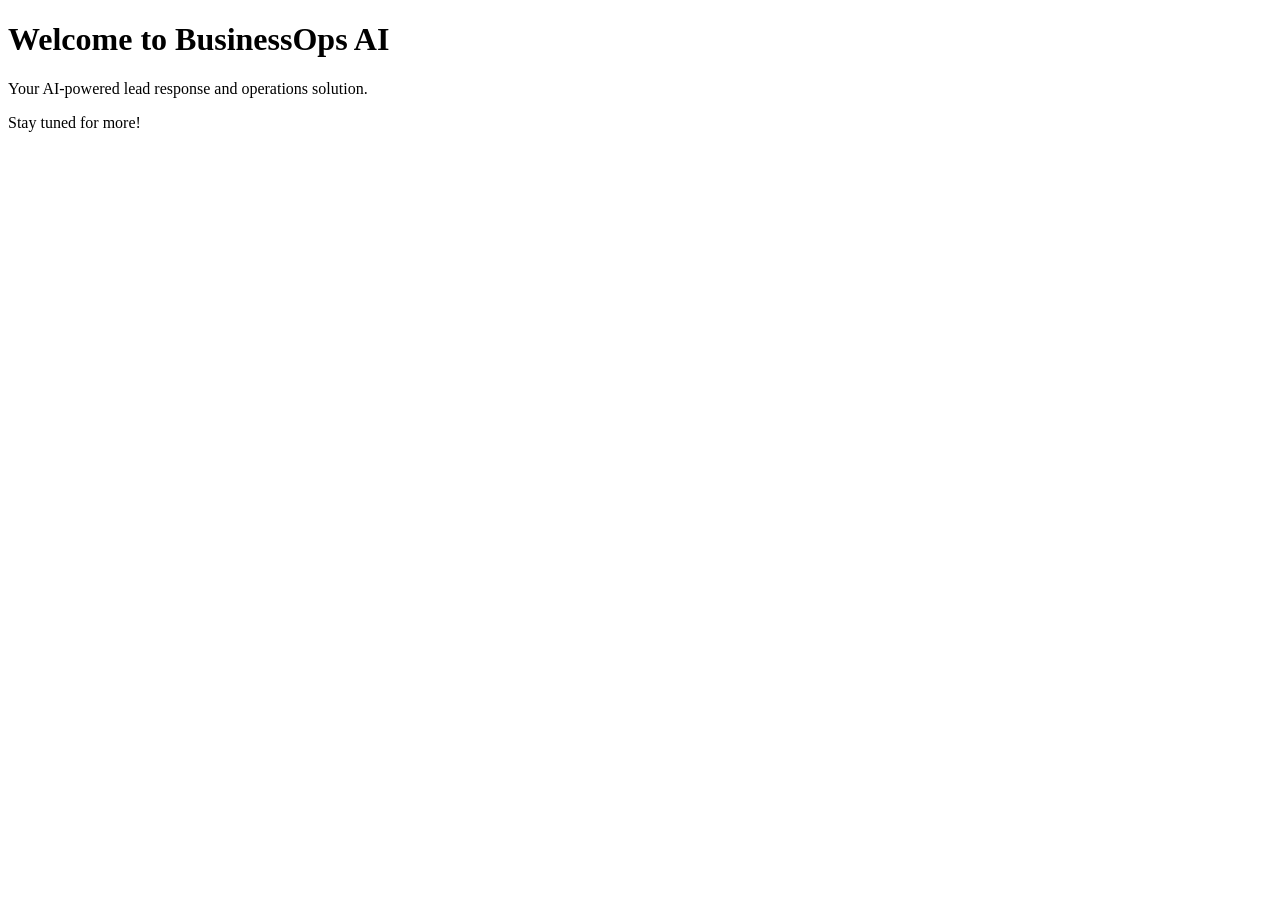
==== index.html @ fd1a95fb "Create index.html" ====
<!DOCTYPE html>
<html lang="en">
<head>
    <meta charset="UTF-8">
    <meta name="viewport" content="width=device-width, initial-scale=1.0">
    <title>BusinessOps AI</title>
</head>
<body>
    <h1>Welcome to BusinessOps AI</h1>
    <p>Your AI-powered lead response and operations solution.</p>
    <p>Stay tuned for more!</p>
</body>
</html>
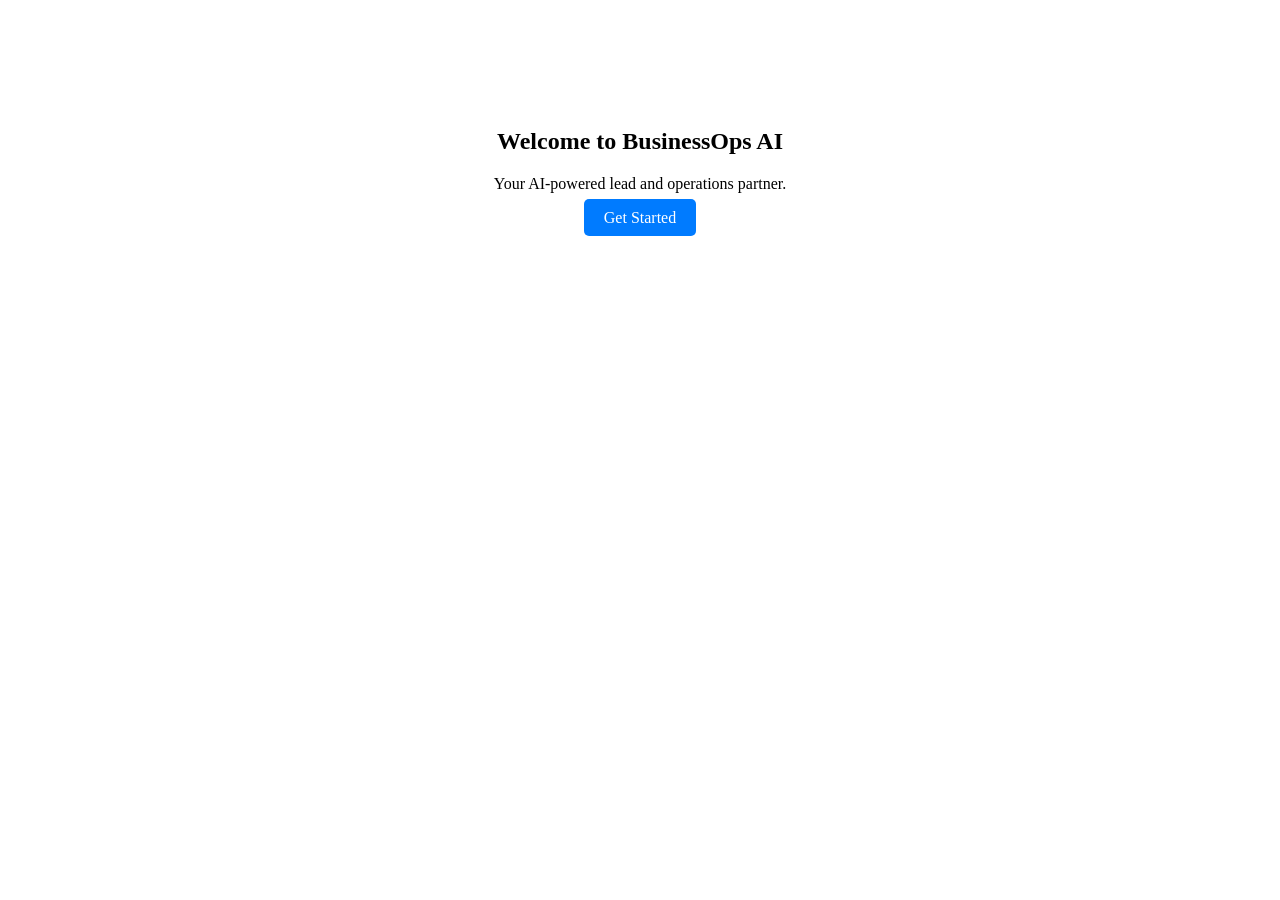
==== commit 65a1eb00: "Update index.html" ====
--- a/index.html
+++ b/index.html
@@ -6,8 +6,10 @@
     <title>BusinessOps AI</title>
 </head>
 <body>
-    <h1>Welcome to BusinessOps AI</h1>
-    <p>Your AI-powered lead response and operations solution.</p>
-    <p>Stay tuned for more!</p>
+<section style="text-align: center; padding: 100px 20px;">
+  <h1>Welcome to BusinessOps AI</h1>
+  <p>Your AI-powered lead and operations partner.</p>
+  <a href="#" style="padding: 10px 20px; background-color: #007BFF; color: #fff; text-decoration: none; border-radius: 5px;">Get Started</a>
+</section>    
 </body>
 </html>
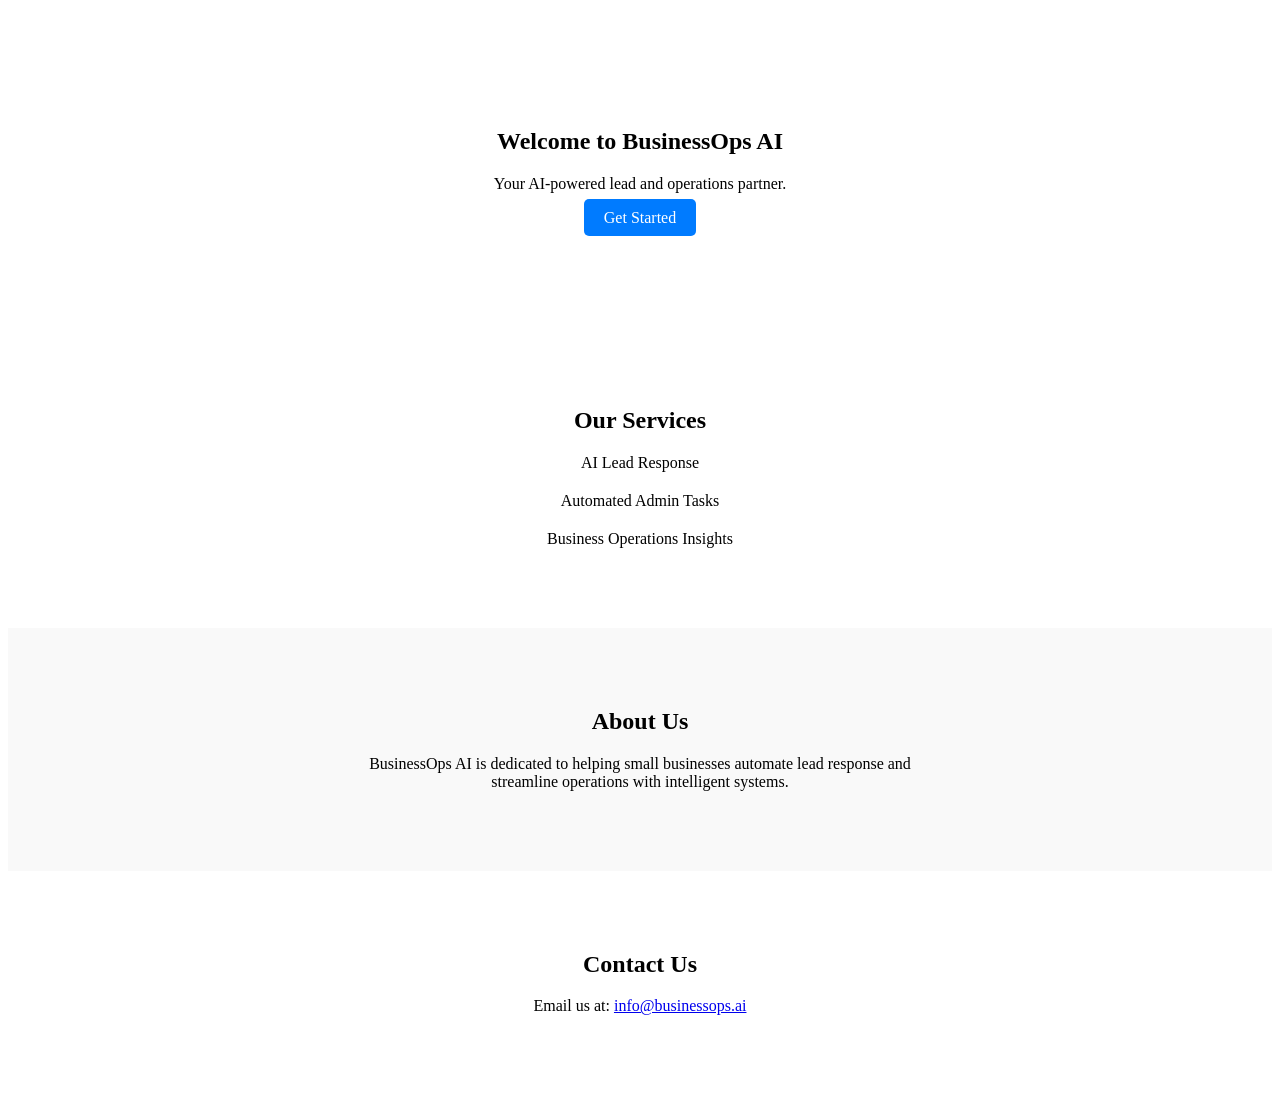
==== commit 9fcf5f99: "Update index.html" ====
--- a/index.html
+++ b/index.html
@@ -10,6 +10,24 @@
   <h1>Welcome to BusinessOps AI</h1>
   <p>Your AI-powered lead and operations partner.</p>
   <a href="#" style="padding: 10px 20px; background-color: #007BFF; color: #fff; text-decoration: none; border-radius: 5px;">Get Started</a>
-</section>    
+</section> 
+<section style="padding: 60px 20px;">
+  <h2 style="text-align: center;">Our Services</h2>
+  <ul style="list-style: none; padding: 0; text-align: center;">
+    <li style="margin: 20px 0;">AI Lead Response</li>
+    <li style="margin: 20px 0;">Automated Admin Tasks</li>
+    <li style="margin: 20px 0;">Business Operations Insights</li>
+  </ul>
+</section>
+<section style="padding: 60px 20px; background-color: #f9f9f9;">
+  <h2 style="text-align: center;">About Us</h2>
+  <p style="max-width: 600px; margin: 20px auto; text-align: center;">
+    BusinessOps AI is dedicated to helping small businesses automate lead response and streamline operations with intelligent systems.
+  </p>
+</section>
+<section style="padding: 60px 20px; text-align: center;">
+  <h2>Contact Us</h2>
+  <p>Email us at: <a href="mailto:info@businessops.ai">info@businessops.ai</a></p>
+</section>
 </body>
 </html>
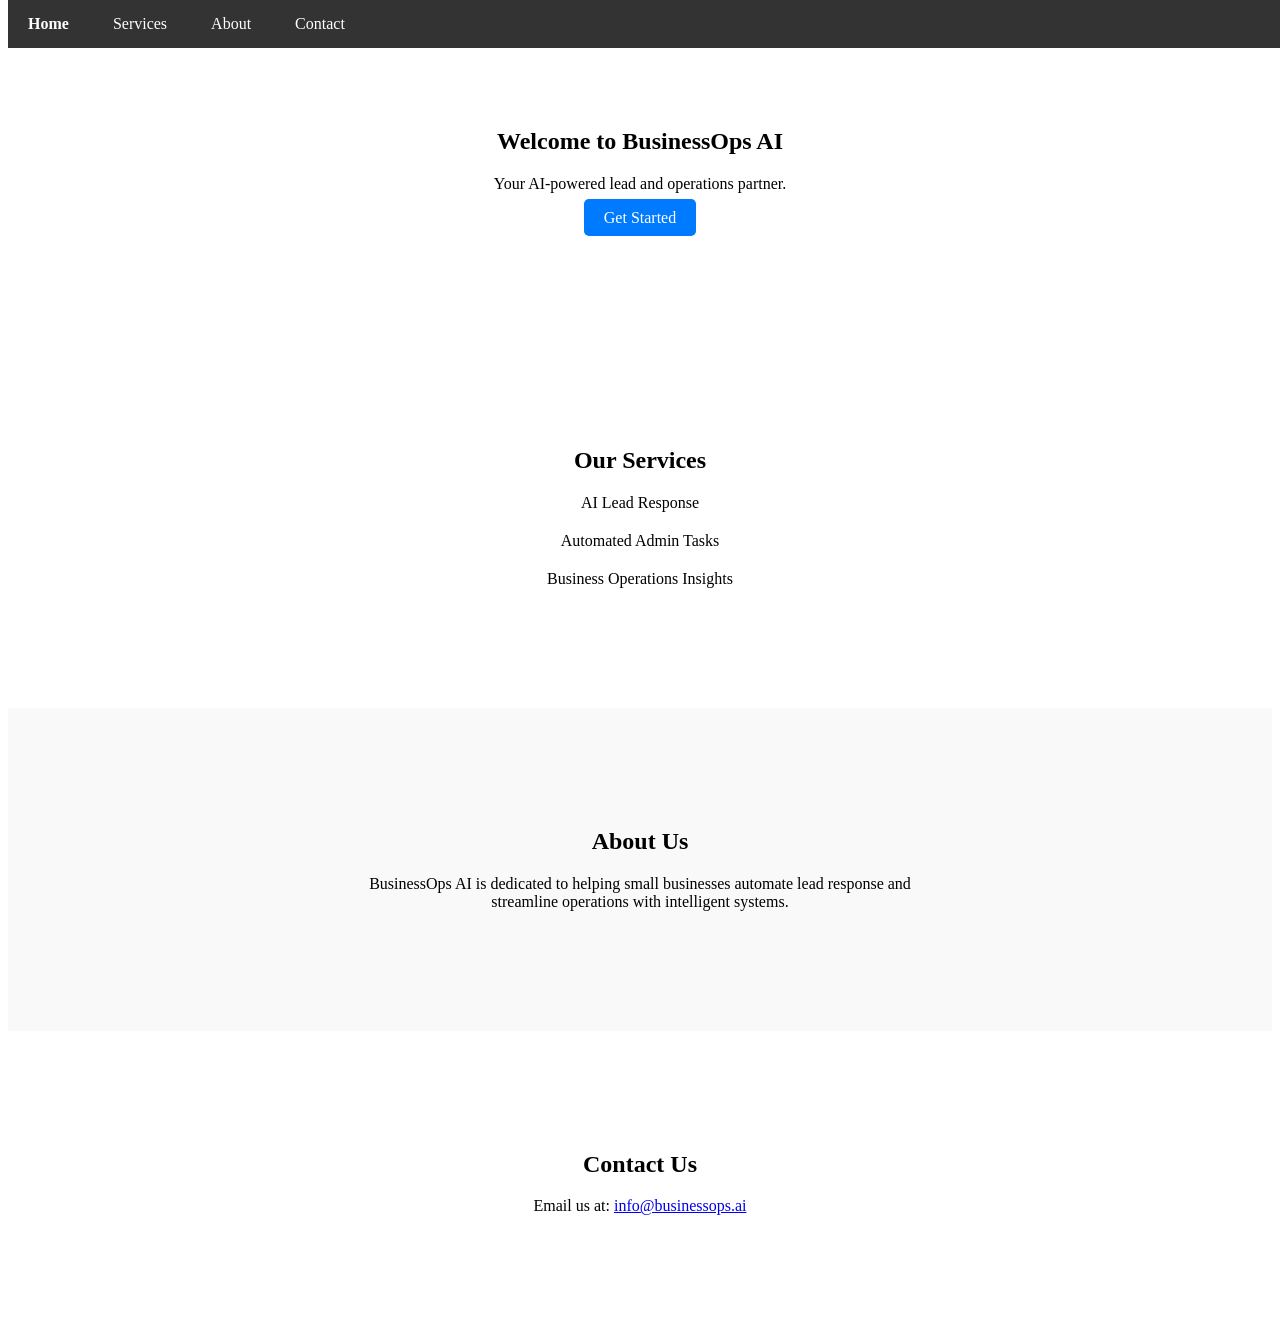
==== commit 4e56cbfb: "Update index.html" ====
--- a/index.html
+++ b/index.html
@@ -6,12 +6,18 @@
     <title>BusinessOps AI</title>
 </head>
 <body>
+<nav style="position: fixed; top: 0; width: 100%; background: #333; padding: 15px 0; z-index: 1000;">
+  <a href="#" style="color: white; margin: 0 20px; text-decoration: none; font-weight: bold;">Home</a>
+  <a href="#services" style="color: white; margin: 0 20px; text-decoration: none;">Services</a>
+  <a href="#about" style="color: white; margin: 0 20px; text-decoration: none;">About</a>
+  <a href="#contact" style="color: white; margin: 0 20px; text-decoration: none;">Contact</a>
+</nav>
 <section style="text-align: center; padding: 100px 20px;">
   <h1>Welcome to BusinessOps AI</h1>
   <p>Your AI-powered lead and operations partner.</p>
   <a href="#" style="padding: 10px 20px; background-color: #007BFF; color: #fff; text-decoration: none; border-radius: 5px;">Get Started</a>
 </section> 
-<section style="padding: 60px 20px;">
+<section id="services" style="padding: 100px 20px;">
   <h2 style="text-align: center;">Our Services</h2>
   <ul style="list-style: none; padding: 0; text-align: center;">
     <li style="margin: 20px 0;">AI Lead Response</li>
@@ -19,13 +25,13 @@
     <li style="margin: 20px 0;">Business Operations Insights</li>
   </ul>
 </section>
-<section style="padding: 60px 20px; background-color: #f9f9f9;">
+<section id="about" style="padding: 100px 20px; background-color: #f9f9f9;">
   <h2 style="text-align: center;">About Us</h2>
   <p style="max-width: 600px; margin: 20px auto; text-align: center;">
     BusinessOps AI is dedicated to helping small businesses automate lead response and streamline operations with intelligent systems.
   </p>
 </section>
-<section style="padding: 60px 20px; text-align: center;">
+<section id="contact" style="padding: 100px 20px; text-align: center;">
   <h2>Contact Us</h2>
   <p>Email us at: <a href="mailto:info@businessops.ai">info@businessops.ai</a></p>
 </section>
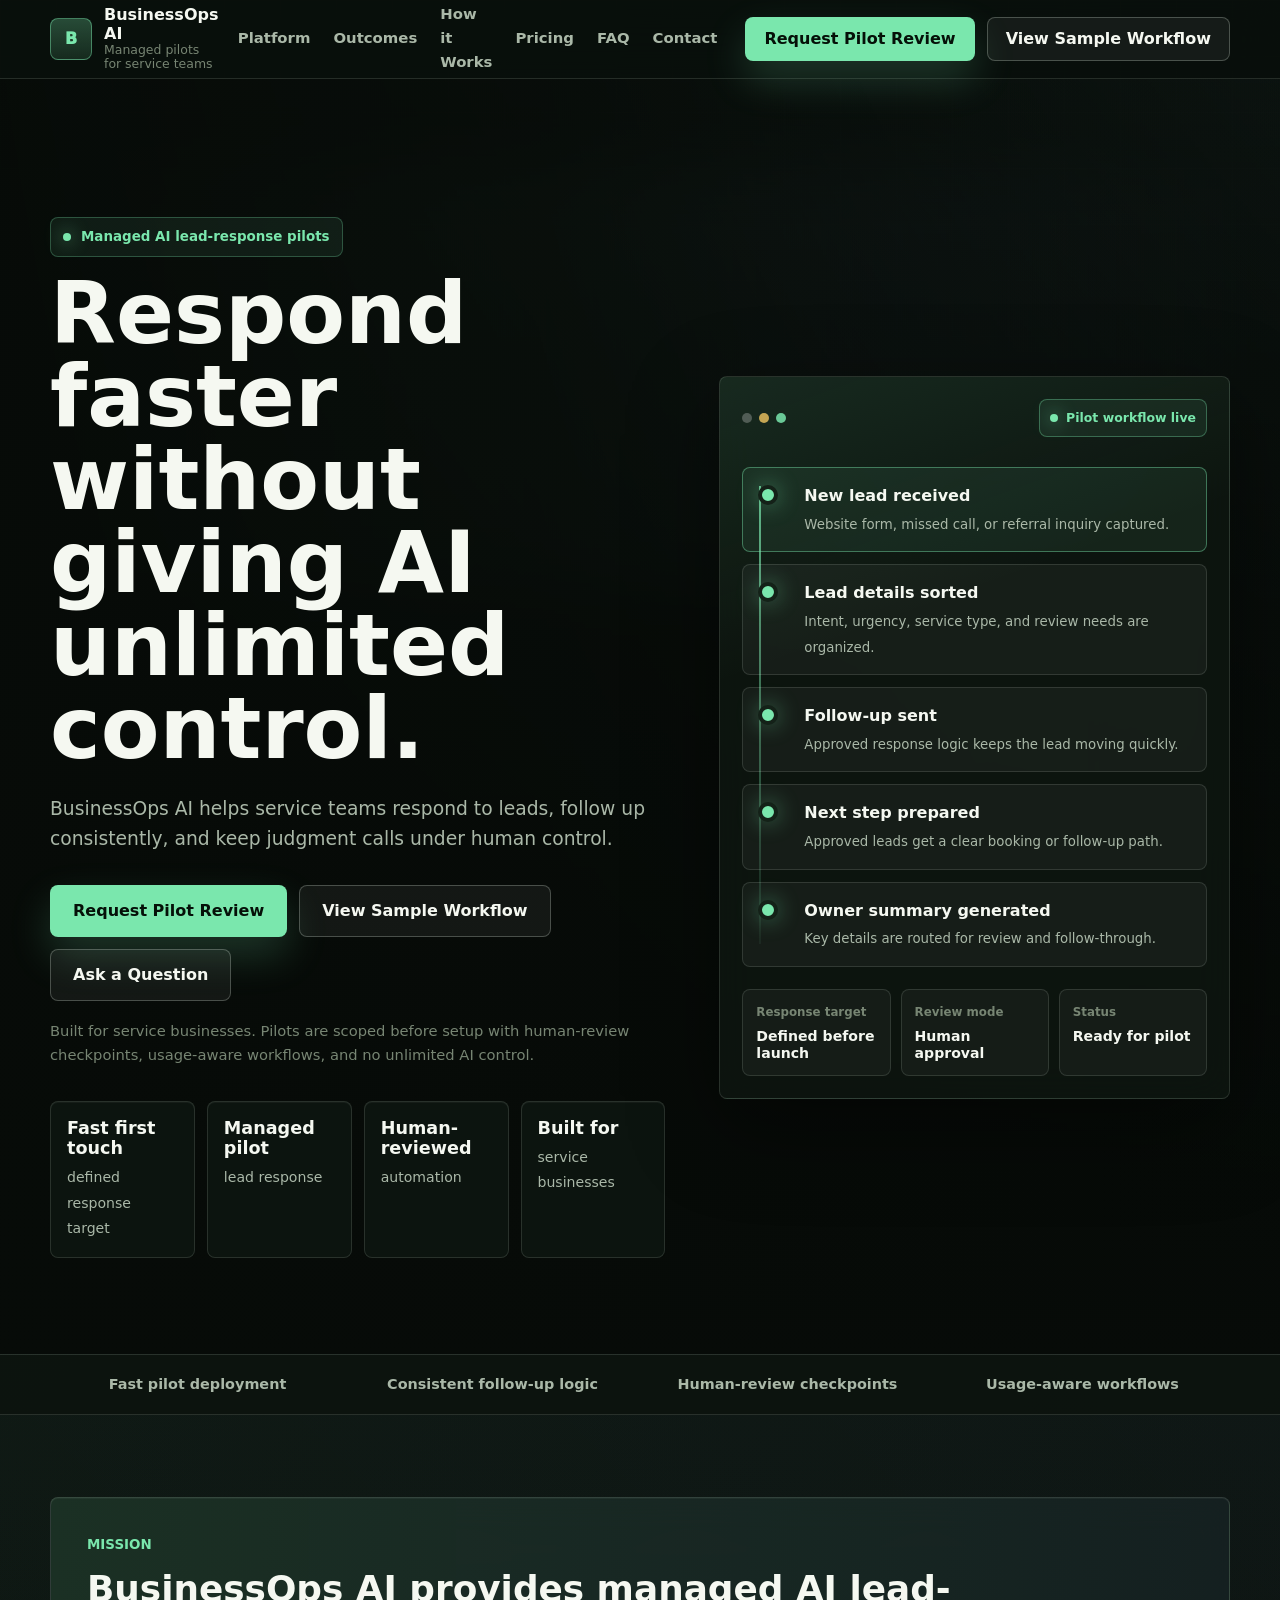
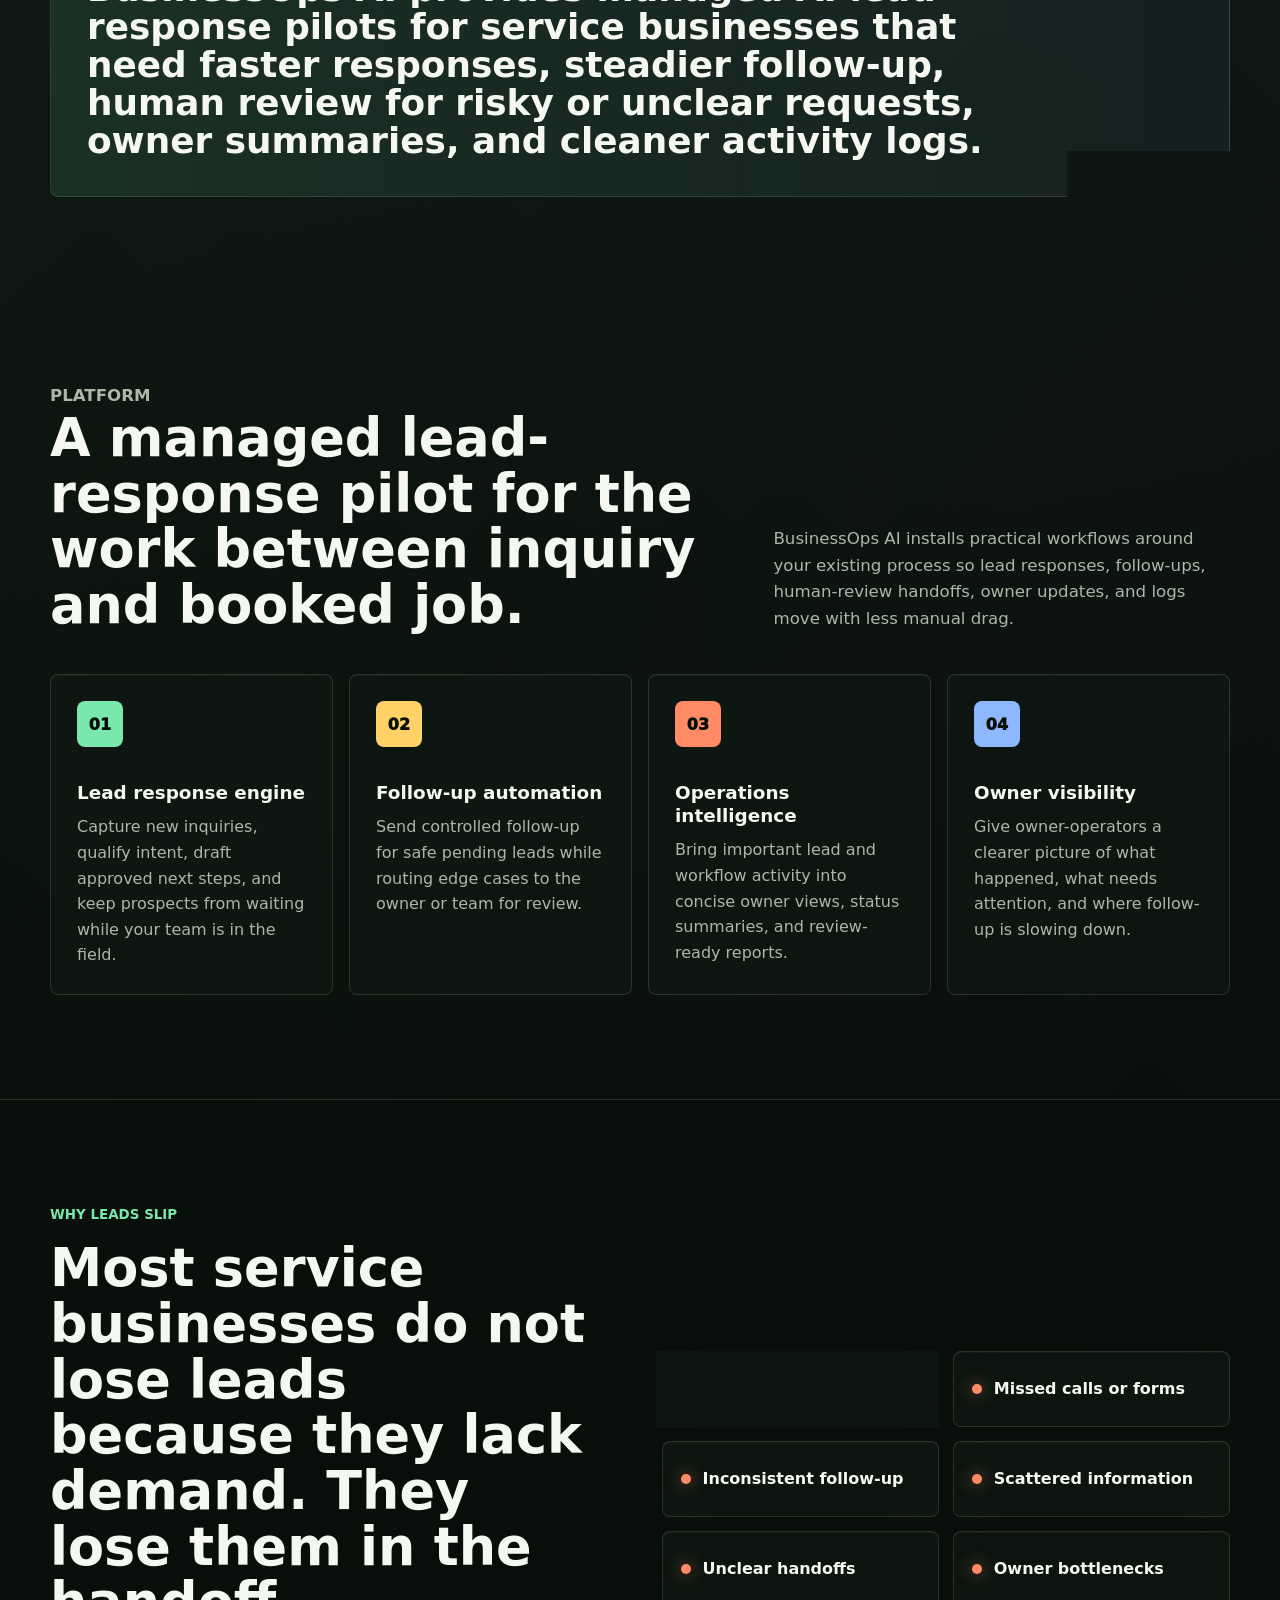
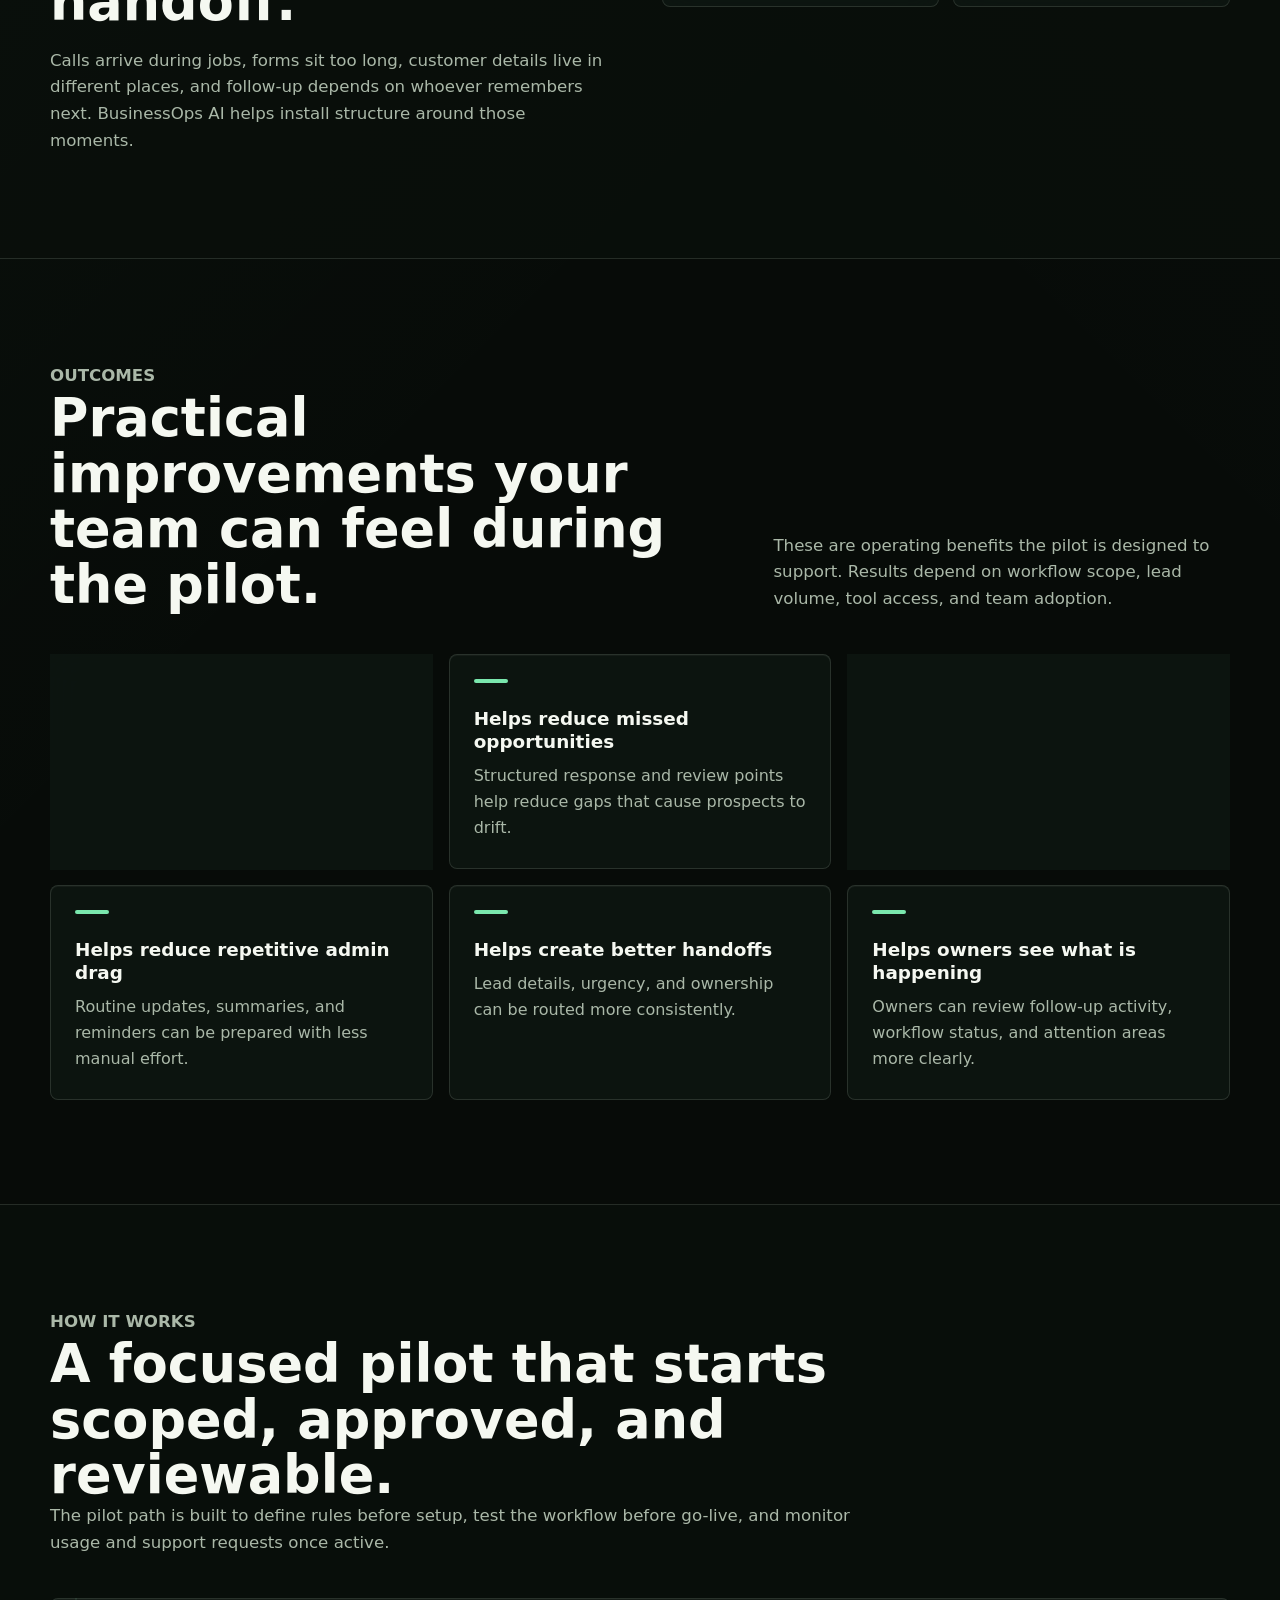
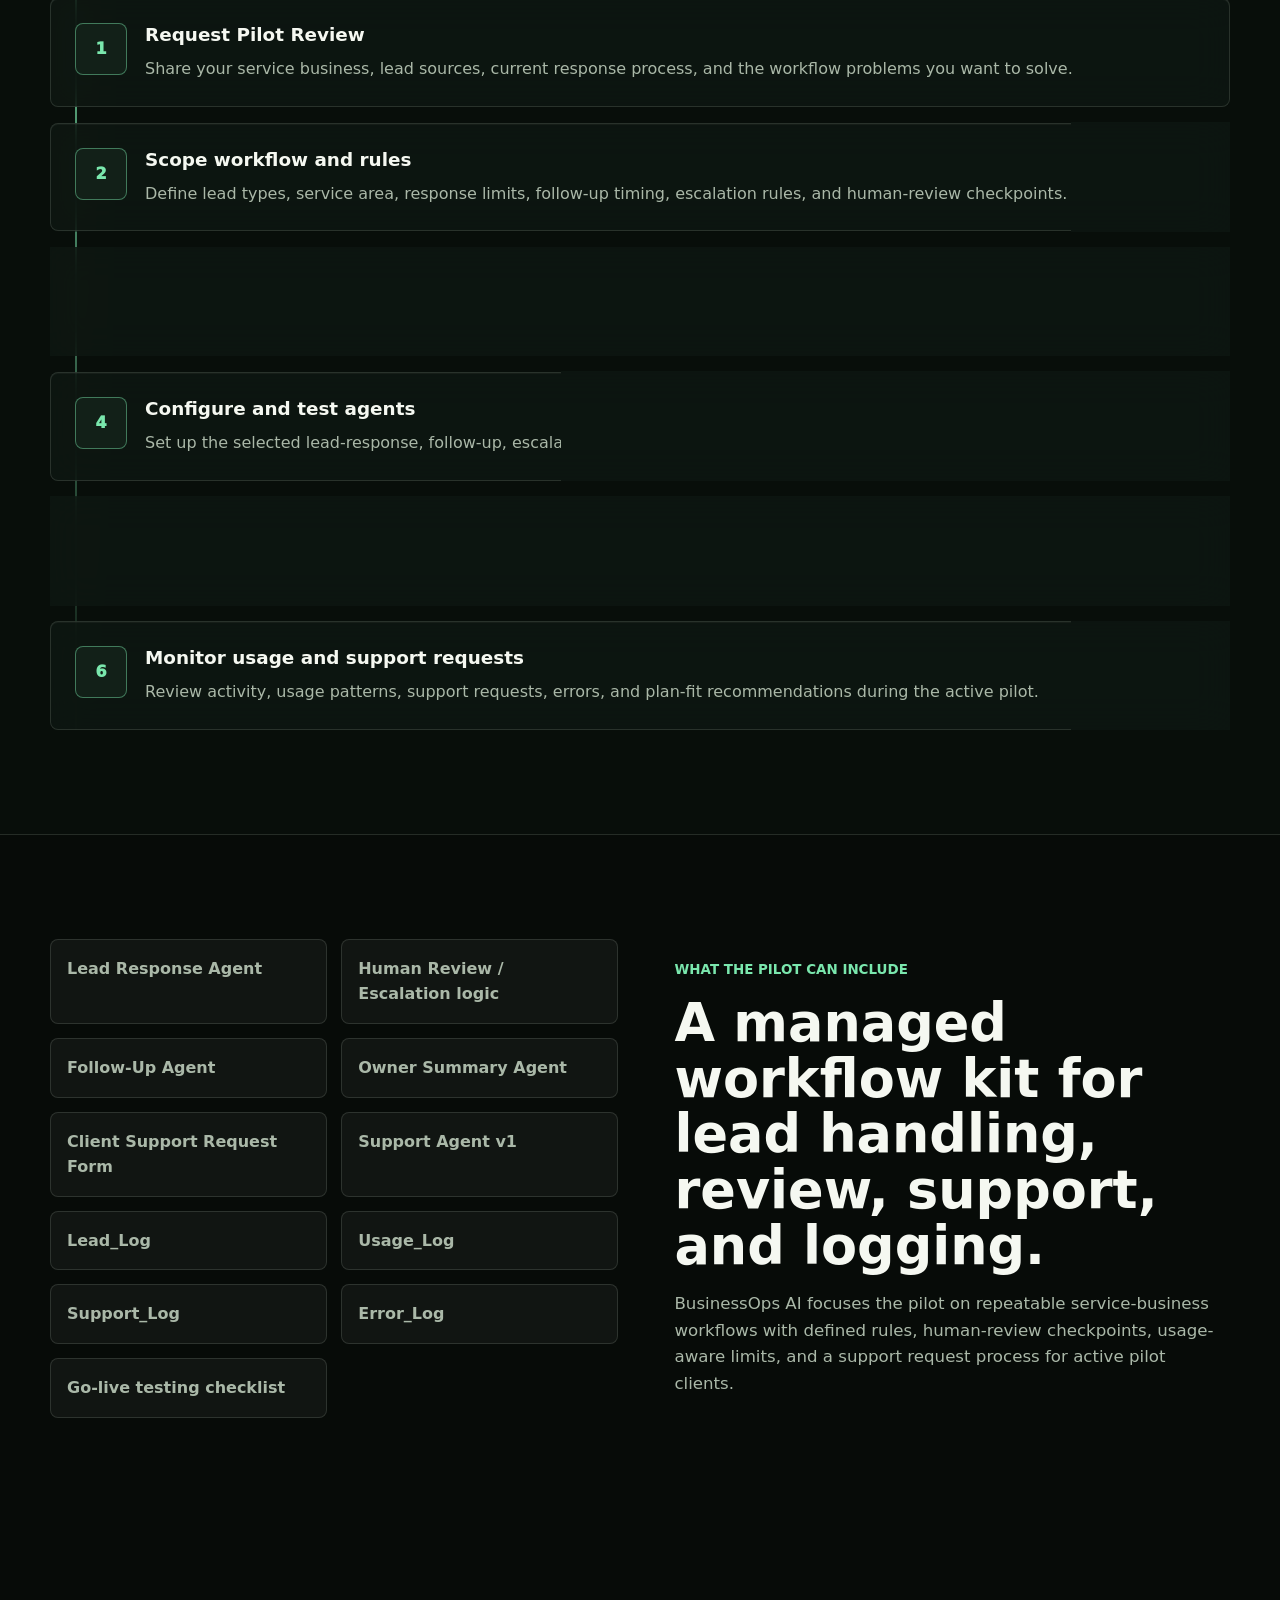
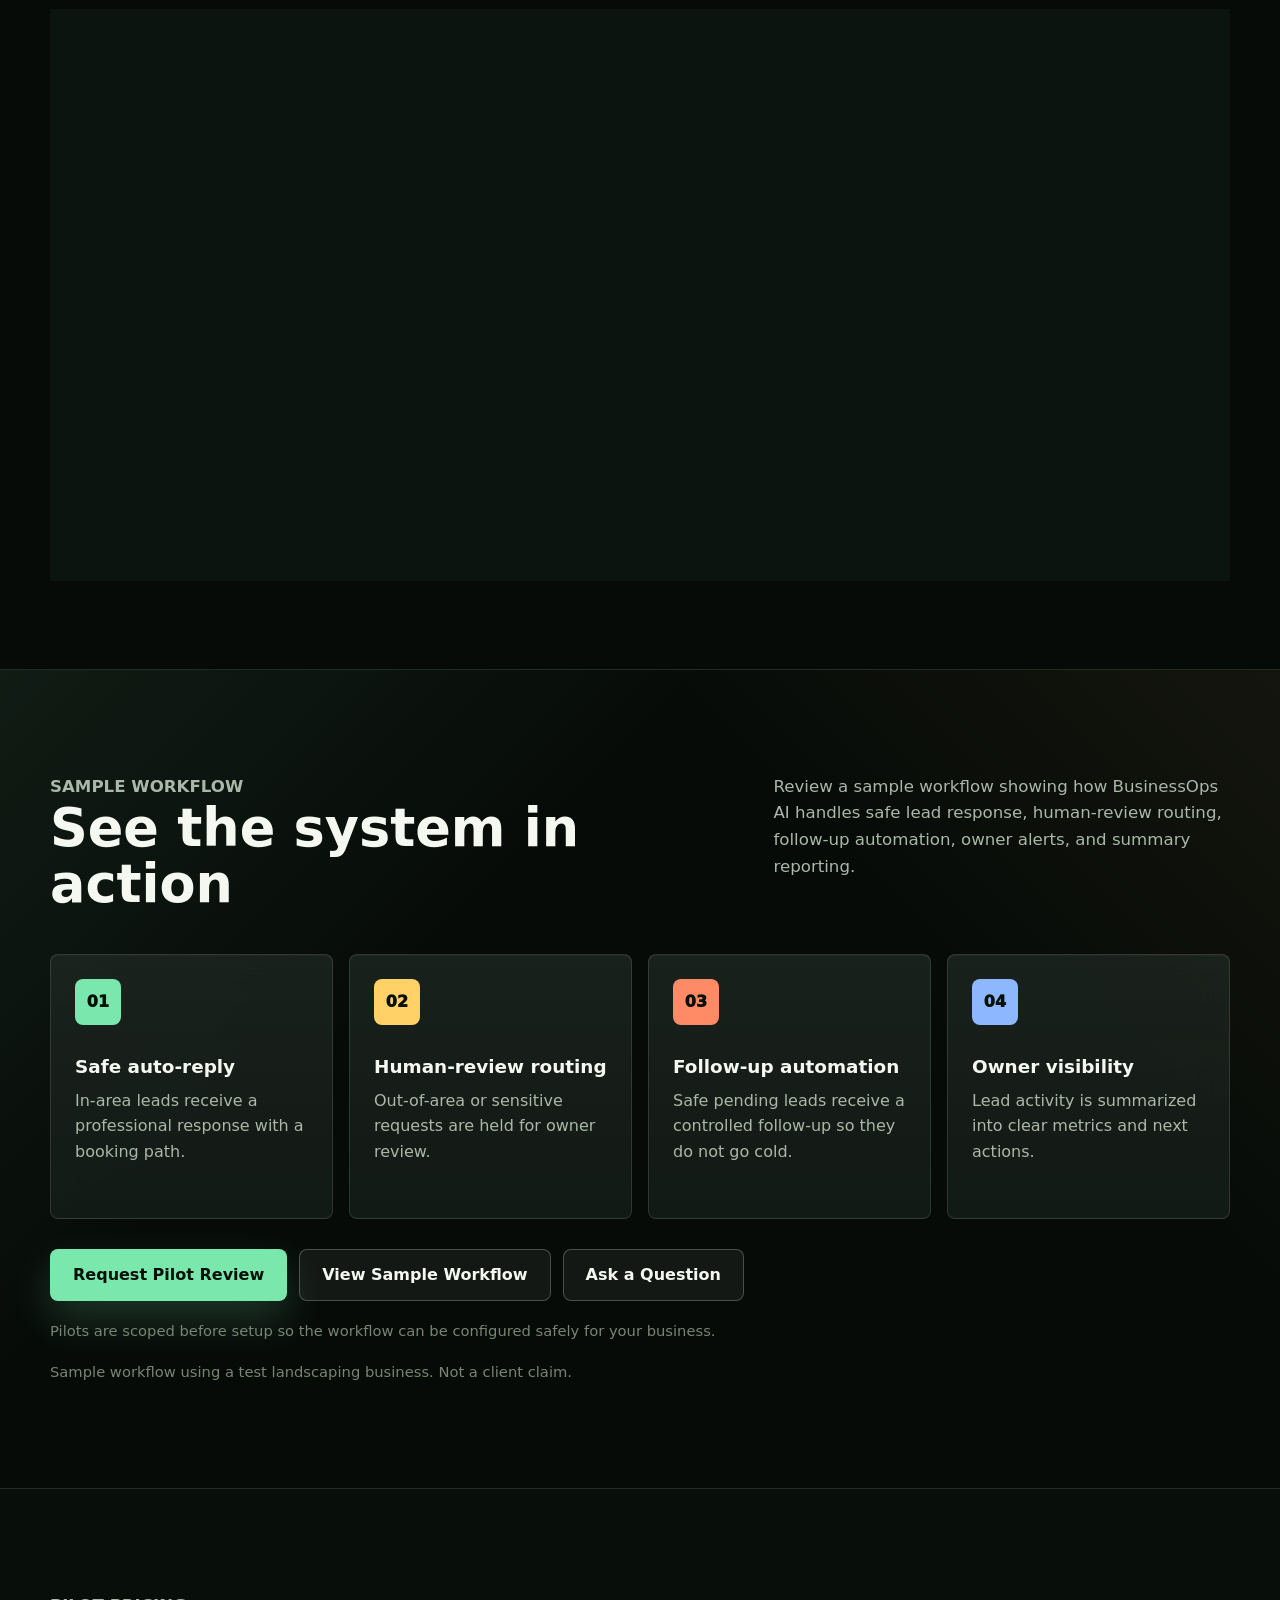
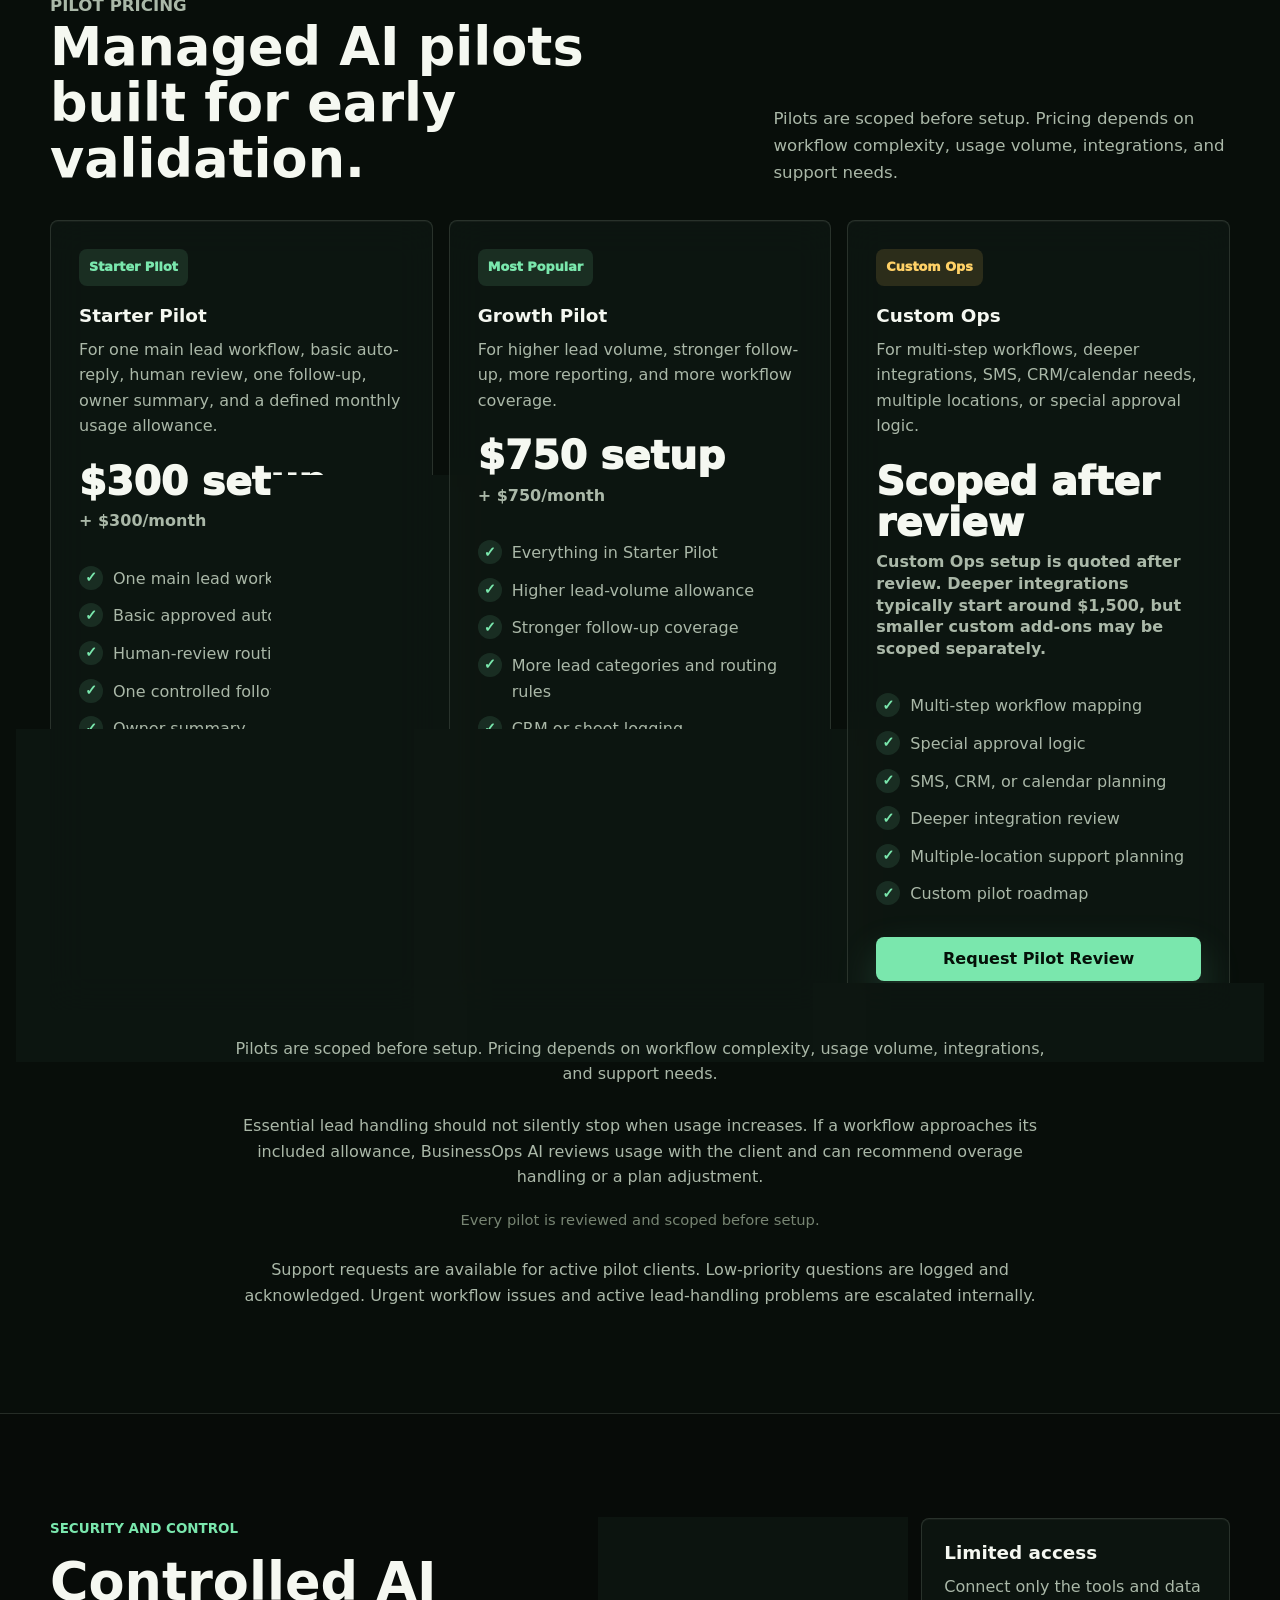
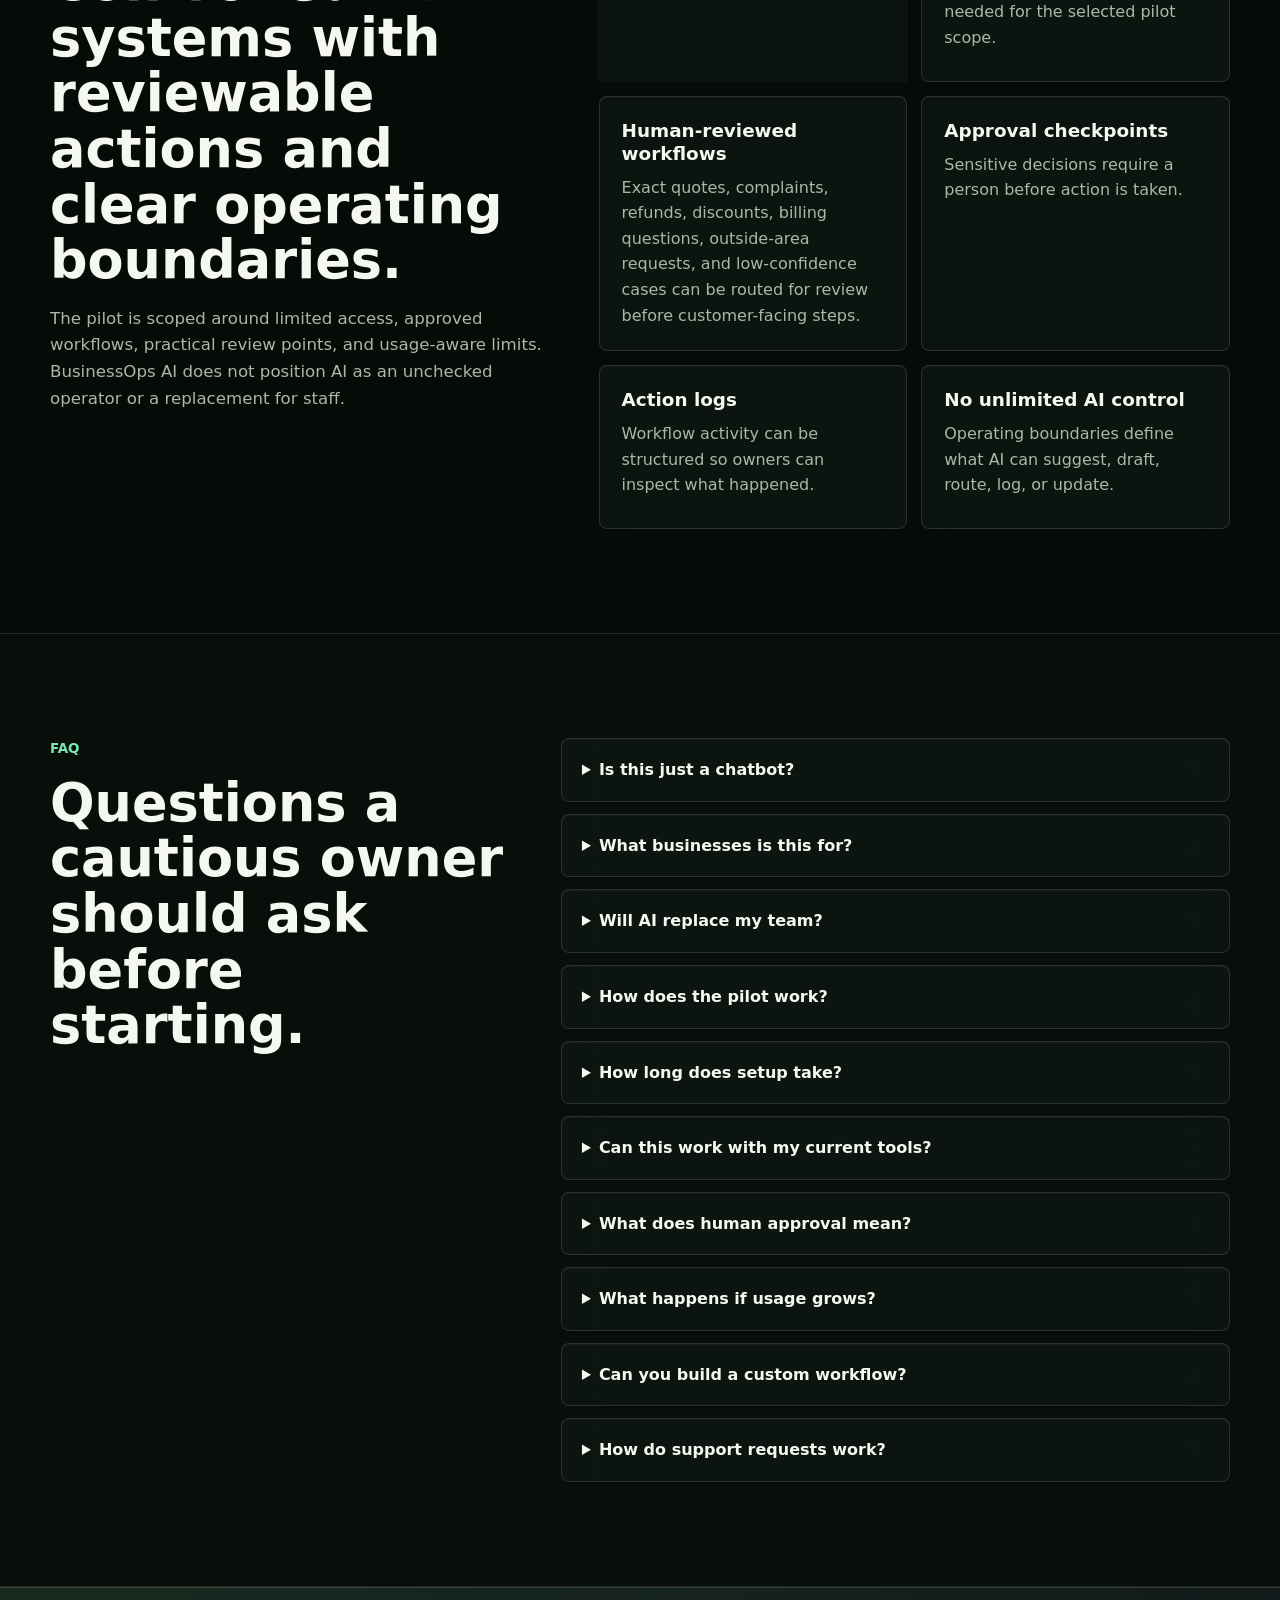
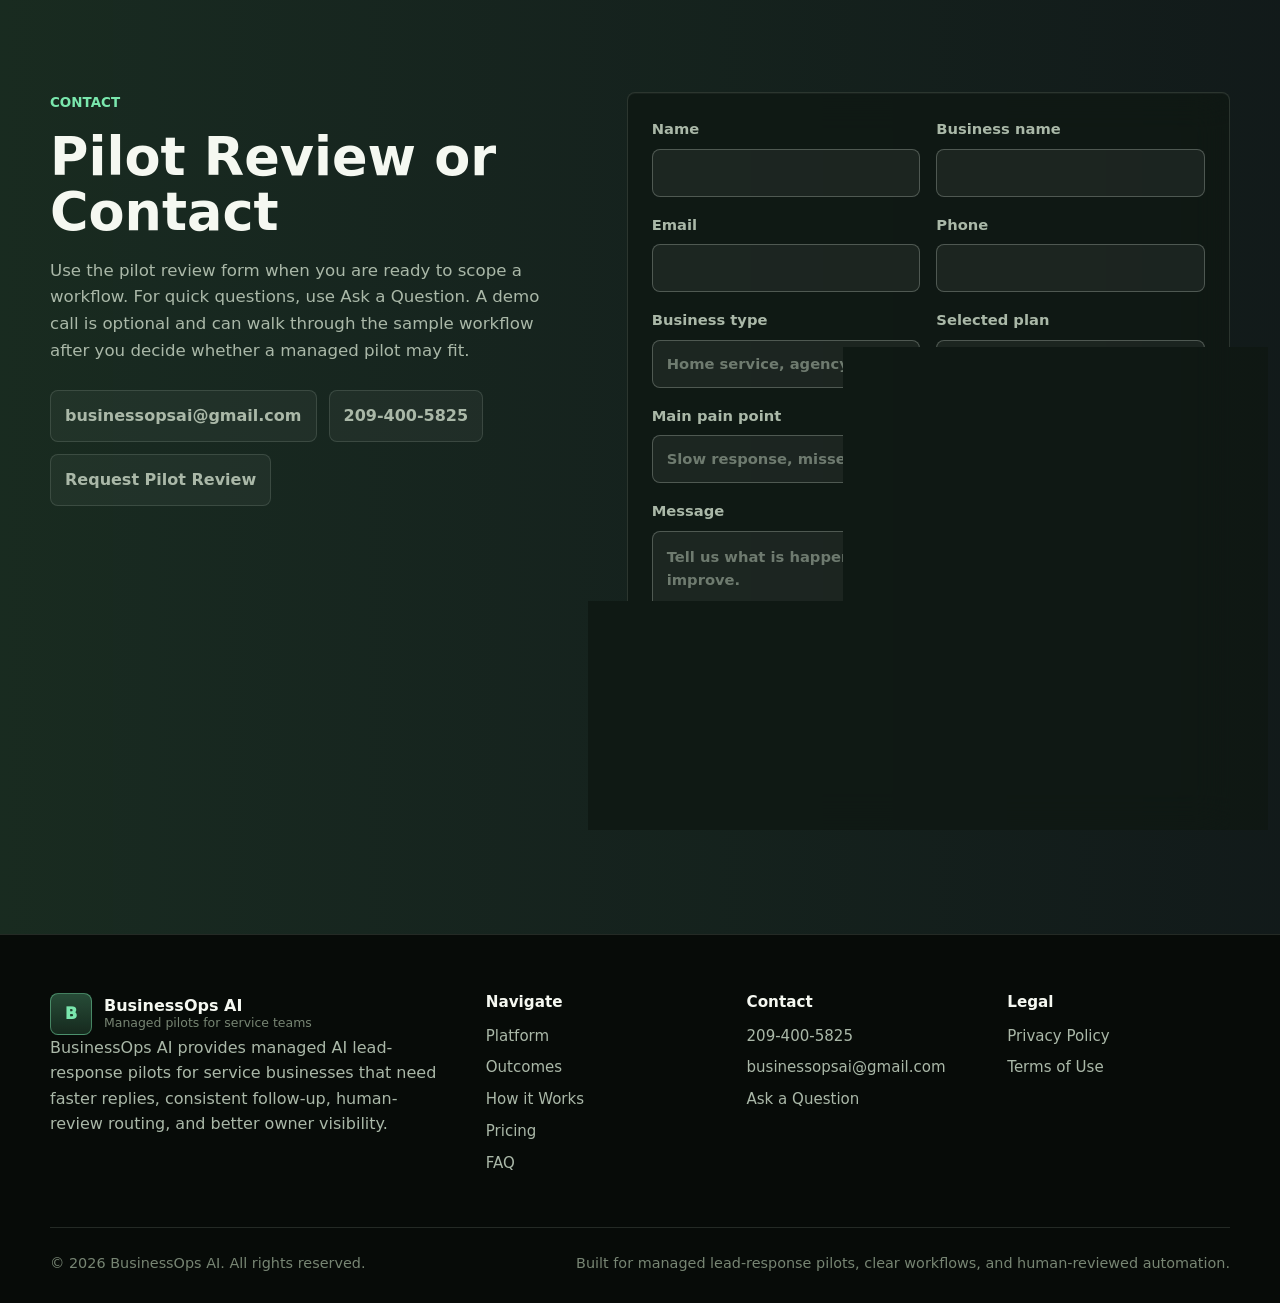
==== commit cb5f2879: "Update BusinessOps AI website for pilot launch" ====
--- a/index.html
+++ b/index.html
@@ -1,39 +1,682 @@
 <!DOCTYPE html>
 <html lang="en">
 <head>
-    <meta charset="UTF-8">
-    <meta name="viewport" content="width=device-width, initial-scale=1.0">
-    <title>BusinessOps AI</title>
+  <meta charset="UTF-8">
+  <meta name="viewport" content="width=device-width, initial-scale=1.0">
+  <meta name="description" content="BusinessOps AI provides managed AI lead-response pilots that help service businesses respond faster, follow up consistently, route sensitive cases to human review, and improve owner visibility.">
+  <meta name="theme-color" content="#070b08">
+  <title>BusinessOps AI | Managed AI Pilots for Service Teams</title>
+  <link rel="stylesheet" href="styles.css">
 </head>
 <body>
-<nav style="position: fixed; top: 0; width: 100%; background: #333; padding: 15px 0; z-index: 1000;">
-  <a href="#" style="color: white; margin: 0 20px; text-decoration: none; font-weight: bold;">Home</a>
-  <a href="#services" style="color: white; margin: 0 20px; text-decoration: none;">Services</a>
-  <a href="#about" style="color: white; margin: 0 20px; text-decoration: none;">About</a>
-  <a href="#contact" style="color: white; margin: 0 20px; text-decoration: none;">Contact</a>
-</nav>
-<section style="text-align: center; padding: 100px 20px;">
-  <h1>Welcome to BusinessOps AI</h1>
-  <p>Your AI-powered lead and operations partner.</p>
-  <a href="#" style="padding: 10px 20px; background-color: #007BFF; color: #fff; text-decoration: none; border-radius: 5px;">Get Started</a>
-</section> 
-<section id="services" style="padding: 100px 20px;">
-  <h2 style="text-align: center;">Our Services</h2>
-  <ul style="list-style: none; padding: 0; text-align: center;">
-    <li style="margin: 20px 0;">AI Lead Response</li>
-    <li style="margin: 20px 0;">Automated Admin Tasks</li>
-    <li style="margin: 20px 0;">Business Operations Insights</li>
-  </ul>
-</section>
-<section id="about" style="padding: 100px 20px; background-color: #f9f9f9;">
-  <h2 style="text-align: center;">About Us</h2>
-  <p style="max-width: 600px; margin: 20px auto; text-align: center;">
-    BusinessOps AI is dedicated to helping small businesses automate lead response and streamline operations with intelligent systems.
-  </p>
-</section>
-<section id="contact" style="padding: 100px 20px; text-align: center;">
-  <h2>Contact Us</h2>
-  <p>Email us at: <a href="mailto:info@businessops.ai">info@businessops.ai</a></p>
-</section>
+  <a class="skip-link" href="#main">Skip to content</a>
+
+  <header class="site-header" data-header>
+    <div class="container nav-shell">
+      <a class="brand" href="#top" aria-label="BusinessOps AI home">
+        <span class="brand-mark" aria-hidden="true">B</span>
+        <span class="brand-copy">
+          <strong>BusinessOps AI</strong>
+          <span>Managed pilots for service teams</span>
+        </span>
+      </a>
+
+      <button class="nav-toggle" type="button" aria-expanded="false" aria-controls="site-nav" data-nav-toggle>
+        <span></span>
+        <span></span>
+        <span></span>
+        <span class="sr-only">Toggle navigation</span>
+      </button>
+
+      <nav class="site-nav" id="site-nav" aria-label="Primary navigation" data-site-nav>
+        <a href="#platform">Platform</a>
+        <a href="#outcomes">Outcomes</a>
+        <a href="#how-it-works">How it Works</a>
+        <a href="#pricing">Pricing</a>
+        <a href="#faq">FAQ</a>
+        <a href="#contact">Contact</a>
+        <a class="mobile-nav-action" href="tel:2094005825">Call 209-400-5825</a>
+        <a class="mobile-nav-action" href="https://docs.google.com/forms/d/e/1FAIpQLSeqKImtUpdh73TtYJK3ei0pAv8Gd3QELmhtklItyLwb80i5EQ/viewform?usp=header" target="_blank" rel="noopener">Request Pilot Review</a>
+        <a class="mobile-nav-action" href="assets/businessops-ai-demo-proof-pack.pdf" target="_blank" rel="noopener">View Sample Workflow</a>
+      </nav>
+
+      <div class="nav-actions">
+        <a class="btn btn-primary" href="https://docs.google.com/forms/d/e/1FAIpQLSeqKImtUpdh73TtYJK3ei0pAv8Gd3QELmhtklItyLwb80i5EQ/viewform?usp=header" target="_blank" rel="noopener">Request Pilot Review</a>
+        <a class="btn btn-secondary" href="assets/businessops-ai-demo-proof-pack.pdf" target="_blank" rel="noopener">View Sample Workflow</a>
+      </div>
+    </div>
+  </header>
+
+  <main id="main">
+    <section class="hero" id="top" aria-labelledby="hero-title">
+      <div class="hero-glow" aria-hidden="true"></div>
+
+      <div class="container hero-grid">
+        <div class="hero-copy reveal">
+          <p class="eyebrow"><span></span>Managed AI lead-response pilots</p>
+          <h1 id="hero-title">Respond faster without giving AI unlimited control.</h1>
+          <p class="hero-subheadline">BusinessOps AI helps service teams respond to leads, follow up consistently, and keep judgment calls under human control.</p>
+
+          <div class="hero-actions">
+            <a class="btn btn-primary btn-large" href="https://docs.google.com/forms/d/e/1FAIpQLSeqKImtUpdh73TtYJK3ei0pAv8Gd3QELmhtklItyLwb80i5EQ/viewform?usp=header" target="_blank" rel="noopener">Request Pilot Review</a>
+            <a class="btn btn-secondary btn-large" href="assets/businessops-ai-demo-proof-pack.pdf" target="_blank" rel="noopener">View Sample Workflow</a>
+            <button class="btn btn-ghost btn-large" type="button" data-open-question>Ask a Question</button>
+          </div>
+          <p class="cta-note reveal">Built for service businesses. Pilots are scoped before setup with human-review checkpoints, usage-aware workflows, and no unlimited AI control.</p>
+
+          <div class="hero-stats" aria-label="BusinessOps AI pilot highlights">
+            <article>
+              <strong>Fast first touch</strong>
+              <span>defined response target</span>
+            </article>
+            <article>
+              <strong>Managed pilot</strong>
+              <span>lead response</span>
+            </article>
+            <article>
+              <strong>Human-reviewed</strong>
+              <span>automation</span>
+            </article>
+            <article>
+              <strong>Built for</strong>
+              <span>service businesses</span>
+            </article>
+          </div>
+        </div>
+
+        <div class="hero-visual reveal" aria-label="AI workflow preview">
+          <div class="dashboard-card">
+            <div class="dashboard-topbar">
+              <div class="window-dots" aria-hidden="true"><span></span><span></span><span></span></div>
+              <span class="live-pill"><span></span> Pilot workflow live</span>
+            </div>
+
+            <div class="workflow-preview">
+              <div class="workflow-track" aria-hidden="true"></div>
+              <article class="workflow-step active">
+                <span class="step-dot"></span>
+                <div>
+                  <p>New lead received</p>
+                  <small>Website form, missed call, or referral inquiry captured.</small>
+                </div>
+              </article>
+              <article class="workflow-step">
+                <span class="step-dot"></span>
+                <div>
+                  <p>Lead details sorted</p>
+                  <small>Intent, urgency, service type, and review needs are organized.</small>
+                </div>
+              </article>
+              <article class="workflow-step">
+                <span class="step-dot"></span>
+                <div>
+                  <p>Follow-up sent</p>
+                  <small>Approved response logic keeps the lead moving quickly.</small>
+                </div>
+              </article>
+              <article class="workflow-step">
+                <span class="step-dot"></span>
+                <div>
+                  <p>Next step prepared</p>
+                  <small>Approved leads get a clear booking or follow-up path.</small>
+                </div>
+              </article>
+              <article class="workflow-step">
+                <span class="step-dot"></span>
+                <div>
+                  <p>Owner summary generated</p>
+                  <small>Key details are routed for review and follow-through.</small>
+                </div>
+              </article>
+            </div>
+
+            <div class="dashboard-insights">
+              <div>
+                <span>Response target</span>
+                <strong>Defined before launch</strong>
+              </div>
+              <div>
+                <span>Review mode</span>
+                <strong>Human approval</strong>
+              </div>
+              <div>
+                <span>Status</span>
+                <strong>Ready for pilot</strong>
+              </div>
+            </div>
+          </div>
+        </div>
+      </div>
+    </section>
+
+    <section class="capability-strip" aria-label="BusinessOps AI operating strengths">
+      <div class="container capability-grid reveal">
+        <span>Fast pilot deployment</span>
+        <span>Consistent follow-up logic</span>
+        <span>Human-review checkpoints</span>
+        <span>Usage-aware workflows</span>
+      </div>
+    </section>
+
+    <section class="section mission-section" aria-labelledby="mission-title">
+      <div class="container mission-card reveal">
+        <p class="section-kicker">Mission</p>
+        <h2 id="mission-title">BusinessOps AI provides managed AI lead-response pilots for service businesses that need faster responses, steadier follow-up, human review for risky or unclear requests, owner summaries, and cleaner activity logs.</h2>
+      </div>
+    </section>
+
+    <section class="section" id="platform" aria-labelledby="platform-title">
+      <div class="container">
+        <div class="section-heading reveal">
+          <div>
+            <p class="section-kicker">Platform</p>
+            <h2 id="platform-title">A managed lead-response pilot for the work between inquiry and booked job.</h2>
+          </div>
+          <p>BusinessOps AI installs practical workflows around your existing process so lead responses, follow-ups, human-review handoffs, owner updates, and logs move with less manual drag.</p>
+        </div>
+
+        <div class="feature-grid">
+          <article class="feature-card reveal">
+            <span class="feature-icon">01</span>
+            <h3>Lead response engine</h3>
+            <p>Capture new inquiries, qualify intent, draft approved next steps, and keep prospects from waiting while your team is in the field.</p>
+          </article>
+          <article class="feature-card reveal">
+            <span class="feature-icon amber">02</span>
+            <h3>Follow-up automation</h3>
+            <p>Send controlled follow-up for safe pending leads while routing edge cases to the owner or team for review.</p>
+          </article>
+          <article class="feature-card reveal">
+            <span class="feature-icon coral">03</span>
+            <h3>Operations intelligence</h3>
+            <p>Bring important lead and workflow activity into concise owner views, status summaries, and review-ready reports.</p>
+          </article>
+          <article class="feature-card reveal">
+            <span class="feature-icon blue">04</span>
+            <h3>Owner visibility</h3>
+            <p>Give owner-operators a clearer picture of what happened, what needs attention, and where follow-up is slowing down.</p>
+          </article>
+        </div>
+      </div>
+    </section>
+
+    <section class="section section-contrast" id="lead-loss" aria-labelledby="lead-loss-title">
+      <div class="container split-layout">
+        <div class="reveal">
+          <p class="section-kicker">Why leads slip</p>
+          <h2 id="lead-loss-title">Most service businesses do not lose leads because they lack demand. They lose them in the handoff.</h2>
+          <p class="section-copy">Calls arrive during jobs, forms sit too long, customer details live in different places, and follow-up depends on whoever remembers next. BusinessOps AI helps install structure around those moments.</p>
+        </div>
+
+        <div class="problem-grid">
+          <article class="problem-card reveal"><span></span>Slow response</article>
+          <article class="problem-card reveal"><span></span>Missed calls or forms</article>
+          <article class="problem-card reveal"><span></span>Inconsistent follow-up</article>
+          <article class="problem-card reveal"><span></span>Scattered information</article>
+          <article class="problem-card reveal"><span></span>Unclear handoffs</article>
+          <article class="problem-card reveal"><span></span>Owner bottlenecks</article>
+        </div>
+      </div>
+    </section>
+
+    <section class="section" id="outcomes" aria-labelledby="outcomes-title">
+      <div class="container">
+        <div class="section-heading reveal">
+          <div>
+            <p class="section-kicker">Outcomes</p>
+            <h2 id="outcomes-title">Practical improvements your team can feel during the pilot.</h2>
+          </div>
+          <p>These are operating benefits the pilot is designed to support. Results depend on workflow scope, lead volume, tool access, and team adoption.</p>
+        </div>
+
+        <div class="outcome-grid">
+          <article class="outcome-card reveal">
+            <h3>Designed to improve response consistency</h3>
+            <p>New inquiries can follow a defined first-touch process instead of depending on whoever is available.</p>
+          </article>
+          <article class="outcome-card reveal">
+            <h3>Helps reduce missed opportunities</h3>
+            <p>Structured response and review points help reduce gaps that cause prospects to drift.</p>
+          </article>
+          <article class="outcome-card reveal">
+            <h3>Helps organize follow-up</h3>
+            <p>Approved sequences help reduce one-off messages, unclear next steps, and forgotten responses.</p>
+          </article>
+          <article class="outcome-card reveal">
+            <h3>Helps reduce repetitive admin drag</h3>
+            <p>Routine updates, summaries, and reminders can be prepared with less manual effort.</p>
+          </article>
+          <article class="outcome-card reveal">
+            <h3>Helps create better handoffs</h3>
+            <p>Lead details, urgency, and ownership can be routed more consistently.</p>
+          </article>
+          <article class="outcome-card reveal">
+            <h3>Helps owners see what is happening</h3>
+            <p>Owners can review follow-up activity, workflow status, and attention areas more clearly.</p>
+          </article>
+        </div>
+      </div>
+    </section>
+
+    <section class="section section-contrast" id="how-it-works" aria-labelledby="how-title">
+      <div class="container">
+        <div class="section-heading narrow reveal">
+          <p class="section-kicker">How it works</p>
+          <h2 id="how-title">A focused pilot that starts scoped, approved, and reviewable.</h2>
+          <p>The pilot path is built to define rules before setup, test the workflow before go-live, and monitor usage and support requests once active.</p>
+        </div>
+
+        <div class="timeline">
+          <article class="timeline-step reveal">
+            <span>1</span>
+            <div>
+              <h3>Request Pilot Review</h3>
+              <p>Share your service business, lead sources, current response process, and the workflow problems you want to solve.</p>
+            </div>
+          </article>
+          <article class="timeline-step reveal">
+            <span>2</span>
+            <div>
+              <h3>Scope workflow and rules</h3>
+              <p>Define lead types, service area, response limits, follow-up timing, escalation rules, and human-review checkpoints.</p>
+            </div>
+          </article>
+          <article class="timeline-step reveal">
+            <span>3</span>
+            <div>
+              <h3>Recommend pilot level</h3>
+              <p>Select the pilot level based on workflow complexity, expected usage volume, integrations, and support needs.</p>
+            </div>
+          </article>
+          <article class="timeline-step reveal">
+            <span>4</span>
+            <div>
+              <h3>Configure and test agents</h3>
+              <p>Set up the selected lead-response, follow-up, escalation, summary, support, and logging pieces for review.</p>
+            </div>
+          </article>
+          <article class="timeline-step reveal">
+            <span>5</span>
+            <div>
+              <h3>Go-live after approval</h3>
+              <p>Launch only after the workflow, response boundaries, support process, and testing checklist are approved.</p>
+            </div>
+          </article>
+          <article class="timeline-step reveal">
+            <span>6</span>
+            <div>
+              <h3>Monitor usage and support requests</h3>
+              <p>Review activity, usage patterns, support requests, errors, and plan-fit recommendations during the active pilot.</p>
+            </div>
+          </article>
+        </div>
+      </div>
+    </section>
+
+    <section class="section" id="ai-handles" aria-labelledby="handles-title">
+      <div class="container split-layout reverse">
+        <div class="reveal">
+          <p class="section-kicker">What the pilot can include</p>
+          <h2 id="handles-title">A managed workflow kit for lead handling, review, support, and logging.</h2>
+          <p class="section-copy">BusinessOps AI focuses the pilot on repeatable service-business workflows with defined rules, human-review checkpoints, usage-aware limits, and a support request process for active pilot clients.</p>
+        </div>
+
+        <div class="task-grid">
+          <span class="reveal">Lead Response Agent</span>
+          <span class="reveal">Human Review / Escalation logic</span>
+          <span class="reveal">Follow-Up Agent</span>
+          <span class="reveal">Owner Summary Agent</span>
+          <span class="reveal">Client Support Request Form</span>
+          <span class="reveal">Support Agent v1</span>
+          <span class="reveal">Lead_Log</span>
+          <span class="reveal">Usage_Log</span>
+          <span class="reveal">Support_Log</span>
+          <span class="reveal">Error_Log</span>
+          <span class="reveal">Go-live testing checklist</span>
+        </div>
+      </div>
+    </section>
+
+    <section class="section approval-section" id="approval" aria-labelledby="approval-title">
+      <div class="container approval-card reveal">
+        <div>
+          <p class="section-kicker">Human review</p>
+          <h2 id="approval-title">Risky, unclear, or sensitive requests stay inside clear review boundaries.</h2>
+          <p>The pilot can draft, sort, summarize, and route routine lead activity. It should route exact quote requests, services not offered, outside service area, refunds, discounts, billing questions, complaints, angry customers, damage, injury, legal issues, and low-confidence responses to human review.</p>
+        </div>
+        <div class="approval-list">
+          <span>Exact quote requests</span>
+          <span>Services not offered</span>
+          <span>Outside service area</span>
+          <span>Refunds, discounts, or billing questions</span>
+          <span>Complaints or angry customers</span>
+          <span>Damage, injury, or legal issues</span>
+          <span>Low-confidence responses</span>
+        </div>
+      </div>
+    </section>
+
+    <section class="section sample-workflow-section" id="sample-workflow" aria-labelledby="sample-workflow-title">
+      <div class="container">
+        <div class="section-heading sample-workflow-heading reveal">
+          <div>
+            <p class="section-kicker">Sample Workflow</p>
+            <h2 id="sample-workflow-title">See the system in action</h2>
+          </div>
+          <p>Review a sample workflow showing how BusinessOps AI handles safe lead response, human-review routing, follow-up automation, owner alerts, and summary reporting.</p>
+        </div>
+
+        <div class="proof-grid">
+          <article class="proof-card reveal">
+            <span class="proof-step">01</span>
+            <h3>Safe auto-reply</h3>
+            <p>In-area leads receive a professional response with a booking path.</p>
+          </article>
+          <article class="proof-card reveal">
+            <span class="proof-step amber">02</span>
+            <h3>Human-review routing</h3>
+            <p>Out-of-area or sensitive requests are held for owner review.</p>
+          </article>
+          <article class="proof-card reveal">
+            <span class="proof-step coral">03</span>
+            <h3>Follow-up automation</h3>
+            <p>Safe pending leads receive a controlled follow-up so they do not go cold.</p>
+          </article>
+          <article class="proof-card reveal">
+            <span class="proof-step blue">04</span>
+            <h3>Owner visibility</h3>
+            <p>Lead activity is summarized into clear metrics and next actions.</p>
+          </article>
+        </div>
+
+        <div class="sample-workflow-actions reveal">
+          <a class="btn btn-primary btn-large" href="https://docs.google.com/forms/d/e/1FAIpQLSeqKImtUpdh73TtYJK3ei0pAv8Gd3QELmhtklItyLwb80i5EQ/viewform?usp=header" target="_blank" rel="noopener">Request Pilot Review</a>
+          <a class="btn btn-secondary btn-large" href="assets/businessops-ai-demo-proof-pack.pdf" target="_blank" rel="noopener">View Sample Workflow</a>
+          <button class="btn btn-ghost btn-large" type="button" data-open-question>Ask a Question</button>
+        </div>
+
+        <p class="cta-note sample-cta-note reveal">Pilots are scoped before setup so the workflow can be configured safely for your business.</p>
+        <p class="sample-workflow-note reveal">Sample workflow using a test landscaping business. Not a client claim.</p>
+      </div>
+    </section>
+
+    <section class="section section-contrast" id="pricing" aria-labelledby="pricing-title">
+      <div class="container">
+        <div class="section-heading pricing-heading reveal">
+          <div>
+            <p class="section-kicker">Pilot pricing</p>
+            <h2 id="pricing-title">Managed AI pilots built for early validation.</h2>
+          </div>
+          <p>Pilots are scoped before setup. Pricing depends on workflow complexity, usage volume, integrations, and support needs.</p>
+        </div>
+
+        <div class="pricing-grid">
+          <article class="pricing-card reveal">
+            <span class="plan-badge">Starter Pilot</span>
+            <h3>Starter Pilot</h3>
+            <p>For one main lead workflow, basic auto-reply, human review, one follow-up, owner summary, and a defined monthly usage allowance.</p>
+            <div class="plan-price">$300 setup <small>+ $300/month</small></div>
+            <ul class="plan-list">
+              <li><span class="check" aria-hidden="true">&check;</span>One main lead workflow</li>
+              <li><span class="check" aria-hidden="true">&check;</span>Basic approved auto-reply</li>
+              <li><span class="check" aria-hidden="true">&check;</span>Human-review routing</li>
+              <li><span class="check" aria-hidden="true">&check;</span>One controlled follow-up</li>
+              <li><span class="check" aria-hidden="true">&check;</span>Owner summary</li>
+              <li><span class="check" aria-hidden="true">&check;</span>Defined monthly usage allowance</li>
+            </ul>
+            <a class="btn btn-primary" href="https://docs.google.com/forms/d/e/1FAIpQLSeqKImtUpdh73TtYJK3ei0pAv8Gd3QELmhtklItyLwb80i5EQ/viewform?usp=header" target="_blank" rel="noopener">Request Pilot Review</a>
+          </article>
+
+          <article class="pricing-card reveal">
+            <span class="plan-badge">Most Popular</span>
+            <h3>Growth Pilot</h3>
+            <p>For higher lead volume, stronger follow-up, more reporting, and more workflow coverage.</p>
+            <div class="plan-price">$750 setup <small>+ $750/month</small></div>
+            <ul class="plan-list">
+              <li><span class="check" aria-hidden="true">&check;</span>Everything in Starter Pilot</li>
+              <li><span class="check" aria-hidden="true">&check;</span>Higher lead-volume allowance</li>
+              <li><span class="check" aria-hidden="true">&check;</span>Stronger follow-up coverage</li>
+              <li><span class="check" aria-hidden="true">&check;</span>More lead categories and routing rules</li>
+              <li><span class="check" aria-hidden="true">&check;</span>CRM or sheet logging</li>
+              <li><span class="check" aria-hidden="true">&check;</span>Expanded owner reporting</li>
+              <li><span class="check" aria-hidden="true">&check;</span>Usage and workflow review</li>
+            </ul>
+            <a class="btn btn-primary" href="https://docs.google.com/forms/d/e/1FAIpQLSeqKImtUpdh73TtYJK3ei0pAv8Gd3QELmhtklItyLwb80i5EQ/viewform?usp=header" target="_blank" rel="noopener">Request Pilot Review</a>
+          </article>
+
+          <article class="pricing-card reveal">
+            <span class="plan-badge warm">Custom Ops</span>
+            <h3>Custom Ops</h3>
+            <p>For multi-step workflows, deeper integrations, SMS, CRM/calendar needs, multiple locations, or special approval logic.</p>
+            <div class="plan-price">Scoped after review <small>Custom Ops setup is quoted after review. Deeper integrations typically start around $1,500, but smaller custom add-ons may be scoped separately.</small></div>
+            <ul class="plan-list">
+              <li><span class="check" aria-hidden="true">&check;</span>Multi-step workflow mapping</li>
+              <li><span class="check" aria-hidden="true">&check;</span>Special approval logic</li>
+              <li><span class="check" aria-hidden="true">&check;</span>SMS, CRM, or calendar planning</li>
+              <li><span class="check" aria-hidden="true">&check;</span>Deeper integration review</li>
+              <li><span class="check" aria-hidden="true">&check;</span>Multiple-location support planning</li>
+              <li><span class="check" aria-hidden="true">&check;</span>Custom pilot roadmap</li>
+            </ul>
+            <a class="btn btn-primary" href="https://docs.google.com/forms/d/e/1FAIpQLSeqKImtUpdh73TtYJK3ei0pAv8Gd3QELmhtklItyLwb80i5EQ/viewform?usp=header" target="_blank" rel="noopener">Request Pilot Review</a>
+          </article>
+        </div>
+
+        <p class="pricing-note reveal">Pilots are scoped before setup. Pricing depends on workflow complexity, usage volume, integrations, and support needs.</p>
+        <p class="pricing-note reveal">Essential lead handling should not silently stop when usage increases. If a workflow approaches its included allowance, BusinessOps AI reviews usage with the client and can recommend overage handling or a plan adjustment.</p>
+        <p class="cta-note pricing-cta-note reveal">Every pilot is reviewed and scoped before setup.</p>
+        <p class="pricing-note reveal">Support requests are available for active pilot clients. Low-priority questions are logged and acknowledged. Urgent workflow issues and active lead-handling problems are escalated internally.</p>
+      </div>
+    </section>
+
+    <section class="section" id="security" aria-labelledby="security-title">
+      <div class="container security-layout">
+        <div class="reveal">
+          <p class="section-kicker">Security and control</p>
+          <h2 id="security-title">Controlled AI systems with reviewable actions and clear operating boundaries.</h2>
+          <p class="section-copy">The pilot is scoped around limited access, approved workflows, practical review points, and usage-aware limits. BusinessOps AI does not position AI as an unchecked operator or a replacement for staff.</p>
+        </div>
+        <div class="security-grid">
+          <article class="security-card reveal"><h3>Controlled rollout</h3><p>Start with a narrow workflow and expand only after review.</p></article>
+          <article class="security-card reveal"><h3>Limited access</h3><p>Connect only the tools and data needed for the selected pilot scope.</p></article>
+          <article class="security-card reveal"><h3>Human-reviewed workflows</h3><p>Exact quotes, complaints, refunds, discounts, billing questions, outside-area requests, and low-confidence cases can be routed for review before customer-facing steps.</p></article>
+          <article class="security-card reveal"><h3>Approval checkpoints</h3><p>Sensitive decisions require a person before action is taken.</p></article>
+          <article class="security-card reveal"><h3>Action logs</h3><p>Workflow activity can be structured so owners can inspect what happened.</p></article>
+          <article class="security-card reveal"><h3>No unlimited AI control</h3><p>Operating boundaries define what AI can suggest, draft, route, log, or update.</p></article>
+        </div>
+      </div>
+    </section>
+
+    <section class="section section-contrast" id="faq" aria-labelledby="faq-title">
+      <div class="container faq-layout">
+        <div class="reveal">
+          <p class="section-kicker">FAQ</p>
+          <h2 id="faq-title">Questions a cautious owner should ask before starting.</h2>
+        </div>
+
+        <div class="faq-list">
+          <details class="reveal">
+            <summary>Is this just a chatbot?</summary>
+            <p>No. BusinessOps AI focuses on managed lead-response pilots around first replies, follow-up, human-review routing, owner summaries, and operational visibility. Chat can be one part of the system, but the value is in the workflow design and oversight.</p>
+          </details>
+          <details class="reveal">
+            <summary>What businesses is this for?</summary>
+            <p>It is built for local service businesses, home service teams, field service teams, agencies, owner-operators, and small teams that miss leads or struggle with follow-up.</p>
+          </details>
+          <details class="reveal">
+            <summary>Will AI replace my team?</summary>
+            <p>No. The pilot is designed to support your team by handling repetitive lead-response work, preparing information, and routing sensitive cases for review. Human judgment remains important for exact quote requests, services not offered, outside-service-area requests, refunds, discounts, billing questions, complaints, angry customers, damage, injury, legal issues, and low-confidence responses.</p>
+          </details>
+          <details class="reveal">
+            <summary>How does the pilot work?</summary>
+            <p>BusinessOps AI starts with a pilot review, scopes workflow rules, recommends the pilot level, configures and tests agents, launches after approval, then monitors usage and support requests.</p>
+          </details>
+          <details class="reveal">
+            <summary>How long does setup take?</summary>
+            <p>Setup timing depends on workflow scope, lead sources, tool access, and integration complexity. Simple pilots are designed to move quickly after discovery and access are complete.</p>
+          </details>
+          <details class="reveal">
+            <summary>Can this work with my current tools?</summary>
+            <p>In many cases, yes. The pilot can be scoped around common tools such as email, forms, calendars, CRMs, spreadsheets, and task systems, depending on access and workflow requirements.</p>
+          </details>
+          <details class="reveal">
+            <summary>What does human approval mean?</summary>
+            <p>Human approval means certain actions are drafted, routed, or flagged for a person to review before they are finalized, especially exact quote requests, services not offered, outside service area, refunds, discounts, billing questions, complaints, angry customers, damage, injury, legal issues, and low-confidence responses.</p>
+          </details>
+          <details class="reveal">
+            <summary>What happens if usage grows?</summary>
+            <p>Plans include monthly usage allowances. Essential lead handling should not silently stop when usage increases; BusinessOps AI reviews usage with the client and can recommend overage handling or a plan adjustment.</p>
+          </details>
+          <details class="reveal">
+            <summary>Can you build a custom workflow?</summary>
+            <p>Yes. Custom Ops work is scoped after review. Deeper integrations typically start around $1,500, but smaller custom add-ons may be scoped separately.</p>
+          </details>
+          <details class="reveal">
+            <summary>How do support requests work?</summary>
+            <p>Support requests are available for active pilot clients. Low-priority questions are logged and acknowledged. Urgent workflow issues and active lead-handling problems are escalated internally.</p>
+          </details>
+        </div>
+      </div>
+    </section>
+
+    <section class="section contact-section" id="contact" aria-labelledby="contact-title">
+      <div class="container contact-layout">
+        <div class="contact-copy reveal">
+          <p class="section-kicker">Contact</p>
+          <h2 id="contact-title">Pilot Review or Contact</h2>
+          <p class="section-copy">Use the pilot review form when you are ready to scope a workflow. For quick questions, use Ask a Question. A demo call is optional and can walk through the sample workflow after you decide whether a managed pilot may fit.</p>
+          <div class="contact-methods">
+            <a href="mailto:businessopsai@gmail.com">businessopsai@gmail.com</a>
+            <a href="tel:2094005825">209-400-5825</a>
+            <a href="https://docs.google.com/forms/d/e/1FAIpQLSeqKImtUpdh73TtYJK3ei0pAv8Gd3QELmhtklItyLwb80i5EQ/viewform?usp=header" target="_blank" rel="noopener">Request Pilot Review</a>
+          </div>
+        </div>
+
+        <form class="contact-form reveal" id="pilot-form" novalidate>
+          <div class="form-grid">
+            <label>
+              Name
+              <input type="text" name="name" autocomplete="name" required>
+            </label>
+            <label>
+              Business name
+              <input type="text" name="businessName" autocomplete="organization" required>
+            </label>
+            <label>
+              Email
+              <input type="email" name="email" autocomplete="email" required>
+            </label>
+            <label>
+              Phone
+              <input type="tel" name="phone" autocomplete="tel" required>
+            </label>
+            <label>
+              Business type
+              <input type="text" name="businessType" placeholder="Home service, agency, field team..." required>
+            </label>
+            <label>
+              Selected plan
+              <select name="selectedPlan" required>
+                <option value="">Choose a plan</option>
+                <option>Starter Pilot</option>
+                <option>Growth Pilot</option>
+                <option>Custom Ops</option>
+                <option>Not sure yet</option>
+              </select>
+            </label>
+          </div>
+          <label>
+            Main pain point
+            <input type="text" name="painPoint" placeholder="Slow response, missed leads, admin follow-up..." required>
+          </label>
+          <label>
+            Message
+            <textarea name="message" rows="5" placeholder="Tell us what is happening today and what you want to improve."></textarea>
+          </label>
+          <button class="btn btn-primary btn-large" type="submit">Send Message</button>
+          <p class="form-note" id="pilot-form-note" role="status">Required fields are marked by the form labels. Your email app will open before anything is sent.</p>
+          <div class="fallback-message" id="pilot-fallback" hidden>
+            <div class="fallback-header">
+              <strong>Copyable request</strong>
+              <button type="button" class="copy-button" data-copy-target="pilot-fallback-text">Copy message</button>
+            </div>
+            <textarea id="pilot-fallback-text" rows="9" readonly aria-label="Copyable pilot request message"></textarea>
+          </div>
+        </form>
+      </div>
+    </section>
+  </main>
+
+  <div class="question-modal" id="question-modal" aria-hidden="true" inert>
+    <div class="modal-backdrop" data-close-question></div>
+    <section class="modal-panel" role="dialog" aria-modal="true" aria-labelledby="question-title" aria-describedby="question-description">
+      <button class="modal-close" type="button" aria-label="Close question form" data-close-question>&times;</button>
+      <p class="section-kicker">Ask a question</p>
+      <h2 id="question-title">Get a direct answer about your workflow.</h2>
+      <p id="question-description">Send the question you want answered before requesting a pilot.</p>
+      <form class="question-form" id="question-form" novalidate>
+        <label>
+          Name
+          <input type="text" name="questionName" autocomplete="name" required>
+        </label>
+        <label>
+          Email
+          <input type="email" name="questionEmail" autocomplete="email" required>
+        </label>
+        <label>
+          Question
+          <textarea name="question" rows="5" required></textarea>
+        </label>
+        <button class="btn btn-primary" type="submit">Send Question</button>
+        <p class="form-note" id="question-form-note" role="status">This opens your email app with a prepared question.</p>
+        <div class="fallback-message" id="question-fallback" hidden>
+          <div class="fallback-header">
+            <strong>Copyable question</strong>
+            <button type="button" class="copy-button" data-copy-target="question-fallback-text">Copy message</button>
+          </div>
+          <textarea id="question-fallback-text" rows="8" readonly aria-label="Copyable question message"></textarea>
+        </div>
+      </form>
+    </section>
+  </div>
+
+  <footer class="site-footer">
+    <div class="container footer-grid">
+      <div>
+        <a class="brand" href="#top" aria-label="BusinessOps AI home">
+          <span class="brand-mark" aria-hidden="true">B</span>
+          <span class="brand-copy">
+            <strong>BusinessOps AI</strong>
+            <span>Managed pilots for service teams</span>
+          </span>
+        </a>
+        <p>BusinessOps AI provides managed AI lead-response pilots for service businesses that need faster replies, consistent follow-up, human-review routing, and better owner visibility.</p>
+      </div>
+      <nav aria-label="Footer navigation">
+        <h3>Navigate</h3>
+        <a href="#platform">Platform</a>
+        <a href="#outcomes">Outcomes</a>
+        <a href="#how-it-works">How it Works</a>
+        <a href="#pricing">Pricing</a>
+        <a href="#faq">FAQ</a>
+      </nav>
+      <nav aria-label="Footer contact links">
+        <h3>Contact</h3>
+        <a href="tel:2094005825">209-400-5825</a>
+        <a href="mailto:businessopsai@gmail.com">businessopsai@gmail.com</a>
+        <button type="button" data-open-question>Ask a Question</button>
+      </nav>
+      <nav aria-label="Footer legal links">
+        <h3>Legal</h3>
+        <a href="privacy.html">Privacy Policy</a>
+        <a href="terms.html">Terms of Use</a>
+      </nav>
+    </div>
+    <div class="container footer-bottom">
+      <span>&copy; 2026 BusinessOps AI. All rights reserved.</span>
+      <span>Built for managed lead-response pilots, clear workflows, and human-reviewed automation.</span>
+    </div>
+  </footer>
+
+  <script src="app.js" defer></script>
 </body>
 </html>
--- a/styles.css
+++ b/styles.css
@@ -0,0 +1,1710 @@
+:root {
+  color-scheme: dark;
+  --bg: #070b08;
+  --bg-2: #0b110d;
+  --surface: rgba(15, 24, 18, 0.78);
+  --surface-solid: #101913;
+  --surface-strong: #16231a;
+  --glass: rgba(255, 255, 255, 0.055);
+  --line: rgba(231, 241, 232, 0.13);
+  --line-strong: rgba(231, 241, 232, 0.25);
+  --text: #f5f8f1;
+  --muted: #aab8a8;
+  --subtle: #778573;
+  --brand: #7ae7ad;
+  --brand-strong: #36c879;
+  --amber: #ffd166;
+  --coral: #ff8a65;
+  --blue: #8db7ff;
+  --ink: #051008;
+  --danger: #ff7a7a;
+  --radius: 8px;
+  --shadow: 0 28px 90px rgba(0, 0, 0, 0.44);
+  --container: 1180px;
+}
+
+* {
+  box-sizing: border-box;
+}
+
+html {
+  scroll-behavior: smooth;
+  scroll-padding-top: 92px;
+  overflow-x: hidden;
+}
+
+body {
+  margin: 0;
+  overflow-x: hidden;
+  background:
+    linear-gradient(135deg, rgba(122, 231, 173, 0.08), transparent 30%),
+    linear-gradient(225deg, rgba(141, 183, 255, 0.06), transparent 28%),
+    var(--bg);
+  color: var(--text);
+  font-family: Inter, ui-sans-serif, system-ui, -apple-system, BlinkMacSystemFont, "Segoe UI", sans-serif;
+  font-size: 16px;
+  line-height: 1.6;
+  letter-spacing: 0;
+  text-rendering: optimizeLegibility;
+}
+
+body::before {
+  content: "";
+  position: fixed;
+  inset: 0;
+  pointer-events: none;
+  z-index: -1;
+  background:
+    linear-gradient(rgba(255, 255, 255, 0.026) 1px, transparent 1px),
+    linear-gradient(90deg, rgba(255, 255, 255, 0.026) 1px, transparent 1px);
+  background-size: 56px 56px;
+  mask-image: linear-gradient(to bottom, rgba(0, 0, 0, 0.7), transparent 76%);
+}
+
+body.modal-open {
+  overflow: hidden;
+}
+
+a {
+  color: inherit;
+  text-decoration: none;
+}
+
+button,
+input,
+select,
+textarea {
+  font: inherit;
+}
+
+button {
+  color: inherit;
+}
+
+[hidden] {
+  display: none !important;
+}
+
+.container {
+  width: min(var(--container), calc(100% - 40px));
+  margin: 0 auto;
+}
+
+.skip-link {
+  position: fixed;
+  top: 14px;
+  left: 14px;
+  z-index: 120;
+  padding: 10px 14px;
+  border-radius: var(--radius);
+  background: var(--brand);
+  color: var(--ink);
+  font-weight: 850;
+  transform: translateY(-150%);
+}
+
+.skip-link:focus {
+  transform: translateY(0);
+}
+
+.sr-only {
+  position: absolute;
+  width: 1px;
+  height: 1px;
+  padding: 0;
+  margin: -1px;
+  overflow: hidden;
+  clip: rect(0, 0, 0, 0);
+  white-space: nowrap;
+  border: 0;
+}
+
+.site-header {
+  position: sticky;
+  top: 0;
+  z-index: 80;
+  border-bottom: 1px solid var(--line);
+  background: rgba(7, 11, 8, 0.82);
+  backdrop-filter: blur(18px);
+}
+
+.site-header.is-scrolled {
+  box-shadow: 0 16px 50px rgba(0, 0, 0, 0.22);
+}
+
+.nav-shell {
+  display: grid;
+  grid-template-columns: auto 1fr auto;
+  align-items: center;
+  gap: 28px;
+  min-height: 78px;
+}
+
+.brand {
+  display: inline-flex;
+  align-items: center;
+  gap: 12px;
+  min-width: 0;
+}
+
+.brand-mark {
+  display: grid;
+  place-items: center;
+  width: 42px;
+  height: 42px;
+  flex: 0 0 42px;
+  border: 1px solid rgba(122, 231, 173, 0.45);
+  border-radius: var(--radius);
+  background:
+    linear-gradient(180deg, rgba(122, 231, 173, 0.24), rgba(122, 231, 173, 0.08)),
+    #0d1a12;
+  color: var(--brand);
+  font-weight: 950;
+}
+
+.brand-copy {
+  display: grid;
+  line-height: 1.15;
+}
+
+.brand-copy strong {
+  font-size: 1rem;
+  font-weight: 900;
+}
+
+.brand-copy span {
+  color: var(--subtle);
+  font-size: 0.78rem;
+}
+
+.site-nav {
+  display: flex;
+  justify-content: center;
+  align-items: center;
+  gap: 23px;
+  color: var(--muted);
+  font-size: 0.93rem;
+  font-weight: 700;
+}
+
+.site-nav a,
+.site-footer a,
+.contact-methods a {
+  transition: color 180ms ease, border-color 180ms ease, background 180ms ease;
+}
+
+.site-nav a:hover,
+.site-footer a:hover,
+.contact-methods a:hover {
+  color: var(--text);
+}
+
+.site-footer a,
+.contact-methods a,
+.legal-card a {
+  overflow-wrap: anywhere;
+}
+
+.mobile-nav-action {
+  display: none;
+}
+
+.nav-actions,
+.hero-actions,
+.sample-workflow-actions,
+.contact-methods {
+  display: flex;
+  align-items: center;
+  gap: 12px;
+}
+
+.nav-toggle {
+  display: none;
+  width: 44px;
+  height: 44px;
+  padding: 0;
+  border: 1px solid var(--line-strong);
+  border-radius: var(--radius);
+  background: var(--glass);
+  cursor: pointer;
+}
+
+.nav-toggle span:not(.sr-only) {
+  display: block;
+  width: 18px;
+  height: 2px;
+  margin: 4px auto;
+  border-radius: 99px;
+  background: var(--text);
+}
+
+.btn {
+  display: inline-flex;
+  align-items: center;
+  justify-content: center;
+  min-height: 44px;
+  padding: 0 18px;
+  border: 1px solid transparent;
+  border-radius: var(--radius);
+  cursor: pointer;
+  font-weight: 850;
+  line-height: 1;
+  letter-spacing: 0;
+  text-align: center;
+  white-space: nowrap;
+  transition: transform 180ms ease, border-color 180ms ease, background 180ms ease, box-shadow 180ms ease;
+}
+
+.btn:hover {
+  transform: translateY(-2px);
+}
+
+.btn:focus-visible,
+a:focus-visible,
+button:focus-visible,
+input:focus-visible,
+select:focus-visible,
+textarea:focus-visible,
+summary:focus-visible {
+  outline: 3px solid rgba(122, 231, 173, 0.45);
+  outline-offset: 3px;
+}
+
+.btn-primary {
+  background: var(--brand);
+  color: var(--ink);
+  box-shadow: 0 18px 42px rgba(122, 231, 173, 0.2);
+}
+
+.btn-primary:hover {
+  background: #9bf0c2;
+  box-shadow: 0 20px 54px rgba(122, 231, 173, 0.26);
+}
+
+.btn-secondary,
+.btn-ghost {
+  border-color: var(--line-strong);
+  background: rgba(255, 255, 255, 0.055);
+  color: var(--text);
+}
+
+.btn-secondary:hover,
+.btn-ghost:hover {
+  border-color: rgba(122, 231, 173, 0.52);
+  background: rgba(122, 231, 173, 0.09);
+}
+
+.btn-large {
+  min-height: 52px;
+  padding: 0 22px;
+}
+
+.hero {
+  position: relative;
+  min-height: 850px;
+  display: grid;
+  align-items: center;
+  overflow: hidden;
+  border-bottom: 1px solid var(--line);
+  background: linear-gradient(180deg, rgba(8, 14, 10, 0.4), var(--bg) 95%);
+}
+
+.hero::before {
+  content: "";
+  position: absolute;
+  inset: 0;
+  background:
+    linear-gradient(90deg, rgba(7, 11, 8, 0.96) 0%, rgba(7, 11, 8, 0.84) 42%, rgba(7, 11, 8, 0.38) 100%),
+    linear-gradient(180deg, rgba(7, 11, 8, 0.08), rgba(7, 11, 8, 1) 100%);
+  z-index: 1;
+}
+
+.hero-glow {
+  position: absolute;
+  inset: 7% 0 auto;
+  height: 420px;
+  background:
+    linear-gradient(90deg, transparent, rgba(122, 231, 173, 0.14), rgba(141, 183, 255, 0.08), transparent);
+  filter: blur(32px);
+  opacity: 0.8;
+}
+
+.hero-grid {
+  position: relative;
+  z-index: 2;
+  display: grid;
+  grid-template-columns: minmax(0, 0.94fr) minmax(420px, 0.78fr);
+  gap: 54px;
+  align-items: center;
+  padding: 138px 0 96px;
+}
+
+.eyebrow,
+.section-kicker {
+  margin: 0 0 15px;
+  color: var(--brand);
+  font-size: 0.84rem;
+  font-weight: 900;
+  letter-spacing: 0;
+  text-transform: uppercase;
+}
+
+.eyebrow {
+  display: inline-flex;
+  align-items: center;
+  gap: 10px;
+  padding: 8px 12px;
+  border: 1px solid rgba(122, 231, 173, 0.28);
+  border-radius: var(--radius);
+  background: rgba(122, 231, 173, 0.08);
+  text-transform: none;
+}
+
+.eyebrow span,
+.live-pill span {
+  width: 8px;
+  height: 8px;
+  border-radius: 50%;
+  background: var(--brand);
+  box-shadow: 0 0 18px rgba(122, 231, 173, 0.85);
+  animation: pulse 1.8s ease-in-out infinite;
+}
+
+h1,
+h2,
+h3,
+p {
+  margin-top: 0;
+}
+
+h1 {
+  max-width: 780px;
+  margin-bottom: 24px;
+  font-size: 5.35rem;
+  line-height: 0.97;
+  letter-spacing: 0;
+}
+
+h2 {
+  margin-bottom: 18px;
+  font-size: 3.28rem;
+  line-height: 1.06;
+  letter-spacing: 0;
+}
+
+h3 {
+  margin-bottom: 10px;
+  font-size: 1.15rem;
+  line-height: 1.25;
+}
+
+.hero-subheadline {
+  max-width: 700px;
+  margin-bottom: 32px;
+  color: var(--muted);
+  font-size: 1.17rem;
+}
+
+.hero-actions {
+  flex-wrap: wrap;
+  margin-bottom: 40px;
+}
+
+.cta-note {
+  max-width: 680px;
+  margin: -22px 0 34px;
+  color: var(--subtle);
+  font-size: 0.92rem;
+}
+
+.hero-stats {
+  display: grid;
+  grid-template-columns: repeat(4, minmax(0, 1fr));
+  gap: 12px;
+  max-width: 780px;
+}
+
+.hero-stats article,
+.dashboard-card,
+.feature-card,
+.problem-card,
+.outcome-card,
+.proof-card,
+.timeline-step,
+.pricing-card,
+.security-card,
+.mission-card,
+.approval-card,
+.contact-form,
+.modal-panel,
+.faq-list details {
+  border: 1px solid var(--line);
+  border-radius: var(--radius);
+  background: var(--surface);
+  backdrop-filter: blur(18px);
+  box-shadow: 0 1px 0 rgba(255, 255, 255, 0.04) inset;
+}
+
+.hero-stats article {
+  min-height: 114px;
+  padding: 16px;
+}
+
+.hero-stats strong {
+  display: block;
+  margin-bottom: 6px;
+  font-size: 1.1rem;
+  line-height: 1.15;
+}
+
+.hero-stats span {
+  color: var(--muted);
+  font-size: 0.88rem;
+}
+
+.hero-visual {
+  position: relative;
+}
+
+.dashboard-card {
+  position: relative;
+  overflow: hidden;
+  padding: 22px;
+  background:
+    linear-gradient(160deg, rgba(122, 231, 173, 0.1), transparent 34%),
+    rgba(14, 23, 17, 0.82);
+  box-shadow: var(--shadow);
+}
+
+.dashboard-card::before {
+  content: "";
+  position: absolute;
+  inset: 0;
+  pointer-events: none;
+  border-radius: inherit;
+  background: linear-gradient(120deg, transparent, rgba(255, 255, 255, 0.11), transparent);
+  transform: translateX(-120%);
+  animation: sheen 7s ease-in-out infinite;
+}
+
+.dashboard-topbar {
+  display: flex;
+  justify-content: space-between;
+  gap: 16px;
+  align-items: center;
+  margin-bottom: 22px;
+}
+
+.window-dots {
+  display: flex;
+  gap: 7px;
+}
+
+.window-dots span {
+  width: 10px;
+  height: 10px;
+  border-radius: 50%;
+  background: rgba(255, 255, 255, 0.25);
+}
+
+.window-dots span:nth-child(2) {
+  background: rgba(255, 209, 102, 0.75);
+}
+
+.window-dots span:nth-child(3) {
+  background: rgba(122, 231, 173, 0.85);
+}
+
+.live-pill {
+  display: inline-flex;
+  align-items: center;
+  gap: 8px;
+  padding: 8px 10px;
+  border: 1px solid rgba(122, 231, 173, 0.34);
+  border-radius: var(--radius);
+  background: rgba(122, 231, 173, 0.08);
+  color: var(--brand);
+  font-size: 0.78rem;
+  font-weight: 900;
+}
+
+.workflow-preview {
+  position: relative;
+  display: grid;
+  gap: 12px;
+  padding: 8px 0 4px;
+}
+
+.workflow-track {
+  position: absolute;
+  top: 27px;
+  bottom: 27px;
+  left: 17px;
+  width: 2px;
+  background: linear-gradient(180deg, rgba(122, 231, 173, 0.75), rgba(122, 231, 173, 0.06));
+}
+
+.workflow-step {
+  position: relative;
+  display: grid;
+  grid-template-columns: 34px 1fr;
+  gap: 12px;
+  align-items: start;
+  padding: 15px;
+  border: 1px solid var(--line);
+  border-radius: var(--radius);
+  background: rgba(255, 255, 255, 0.045);
+  animation: liftStep 10s ease-in-out infinite;
+}
+
+.workflow-step:nth-child(3) {
+  animation-delay: 1s;
+}
+
+.workflow-step:nth-child(4) {
+  animation-delay: 2s;
+}
+
+.workflow-step:nth-child(5) {
+  animation-delay: 3s;
+}
+
+.workflow-step:nth-child(6) {
+  animation-delay: 4s;
+}
+
+.workflow-step.active {
+  border-color: rgba(122, 231, 173, 0.42);
+  background: rgba(122, 231, 173, 0.08);
+}
+
+.step-dot {
+  position: relative;
+  z-index: 1;
+  display: grid;
+  place-items: center;
+  width: 20px;
+  height: 20px;
+  margin-top: 2px;
+  border: 4px solid #142118;
+  border-radius: 50%;
+  background: var(--brand);
+  box-shadow: 0 0 22px rgba(122, 231, 173, 0.45);
+}
+
+.workflow-step p {
+  margin-bottom: 2px;
+  font-weight: 900;
+}
+
+.workflow-step small {
+  color: var(--muted);
+}
+
+.dashboard-insights {
+  display: grid;
+  grid-template-columns: repeat(3, 1fr);
+  gap: 10px;
+  margin-top: 18px;
+}
+
+.dashboard-insights div {
+  padding: 13px;
+  border: 1px solid var(--line);
+  border-radius: var(--radius);
+  background: rgba(255, 255, 255, 0.04);
+}
+
+.dashboard-insights span {
+  display: block;
+  margin-bottom: 6px;
+  color: var(--subtle);
+  font-size: 0.74rem;
+  font-weight: 800;
+}
+
+.dashboard-insights strong {
+  display: block;
+  font-size: 0.88rem;
+  line-height: 1.2;
+}
+
+.capability-strip {
+  border-bottom: 1px solid var(--line);
+  background: rgba(12, 18, 14, 0.78);
+}
+
+.capability-grid {
+  display: grid;
+  grid-template-columns: repeat(4, 1fr);
+}
+
+.capability-grid span {
+  padding: 18px 14px;
+  color: var(--muted);
+  text-align: center;
+  font-size: 0.9rem;
+  font-weight: 850;
+}
+
+.section {
+  position: relative;
+  padding: 104px 0;
+}
+
+.section-contrast {
+  border-top: 1px solid var(--line);
+  border-bottom: 1px solid var(--line);
+  background: rgba(10, 16, 12, 0.72);
+}
+
+.section-heading {
+  display: grid;
+  grid-template-columns: minmax(0, 0.92fr) minmax(320px, 0.62fr);
+  gap: 46px;
+  align-items: end;
+  margin-bottom: 42px;
+}
+
+.section-heading.narrow {
+  display: block;
+  max-width: 820px;
+}
+
+.section-heading h2 {
+  margin-bottom: 0;
+}
+
+.section-heading p,
+.section-copy {
+  margin-bottom: 0;
+  color: var(--muted);
+  font-size: 1.04rem;
+}
+
+.mission-section {
+  padding: 82px 0;
+}
+
+.mission-card {
+  padding: 36px;
+  background:
+    linear-gradient(90deg, rgba(122, 231, 173, 0.12), rgba(141, 183, 255, 0.06)),
+    var(--surface);
+}
+
+.mission-card h2 {
+  max-width: 980px;
+  margin-bottom: 0;
+  font-size: 2.24rem;
+}
+
+.feature-grid {
+  display: grid;
+  grid-template-columns: repeat(4, 1fr);
+  gap: 16px;
+}
+
+.feature-card {
+  min-height: 315px;
+  padding: 26px;
+  transition: transform 180ms ease, border-color 180ms ease, background 180ms ease;
+}
+
+.feature-card:hover,
+.outcome-card:hover,
+.proof-card:hover,
+.pricing-card:hover,
+.security-card:hover,
+.problem-card:hover {
+  transform: translateY(-4px);
+  border-color: rgba(122, 231, 173, 0.35);
+  background: rgba(20, 32, 24, 0.88);
+}
+
+.feature-icon {
+  display: grid;
+  place-items: center;
+  width: 46px;
+  height: 46px;
+  margin-bottom: 34px;
+  border-radius: var(--radius);
+  background: var(--brand);
+  color: var(--ink);
+  font-weight: 950;
+}
+
+.feature-icon.amber {
+  background: var(--amber);
+}
+
+.feature-icon.coral {
+  background: var(--coral);
+}
+
+.feature-icon.blue {
+  background: var(--blue);
+}
+
+.feature-card p,
+.outcome-card p,
+.timeline-step p,
+.pricing-card p,
+.security-card p,
+.faq-list p,
+.site-footer p,
+.modal-panel p,
+.approval-card p {
+  margin-bottom: 0;
+  color: var(--muted);
+}
+
+.split-layout {
+  display: grid;
+  grid-template-columns: minmax(0, 0.86fr) minmax(430px, 0.88fr);
+  gap: 56px;
+  align-items: center;
+}
+
+.split-layout.reverse {
+  grid-template-columns: minmax(430px, 0.88fr) minmax(0, 0.86fr);
+}
+
+.split-layout.reverse > div:first-child {
+  order: 2;
+}
+
+.problem-grid,
+.task-grid {
+  display: grid;
+  grid-template-columns: repeat(2, 1fr);
+  gap: 14px;
+}
+
+.problem-card {
+  display: flex;
+  align-items: center;
+  gap: 12px;
+  min-height: 76px;
+  padding: 18px;
+  color: var(--text);
+  font-weight: 850;
+}
+
+.problem-card span {
+  width: 10px;
+  height: 10px;
+  border-radius: 50%;
+  background: var(--coral);
+  box-shadow: 0 0 16px rgba(255, 138, 101, 0.6);
+}
+
+.outcome-grid {
+  display: grid;
+  grid-template-columns: repeat(3, 1fr);
+  gap: 16px;
+}
+
+.outcome-card {
+  min-height: 215px;
+  padding: 24px;
+  transition: transform 180ms ease, border-color 180ms ease, background 180ms ease;
+}
+
+.outcome-card h3::before {
+  content: "";
+  display: block;
+  width: 34px;
+  height: 4px;
+  margin-bottom: 24px;
+  border-radius: 999px;
+  background: var(--brand);
+}
+
+.timeline {
+  position: relative;
+  display: grid;
+  gap: 16px;
+  margin-top: 42px;
+}
+
+.timeline::before {
+  content: "";
+  position: absolute;
+  top: 0;
+  bottom: 0;
+  left: 25px;
+  width: 2px;
+  background: linear-gradient(180deg, rgba(122, 231, 173, 0.75), rgba(122, 231, 173, 0.05));
+}
+
+.timeline-step {
+  position: relative;
+  display: grid;
+  grid-template-columns: 52px 1fr;
+  gap: 18px;
+  padding: 24px;
+}
+
+.timeline-step span {
+  position: relative;
+  z-index: 1;
+  display: grid;
+  place-items: center;
+  width: 52px;
+  height: 52px;
+  border: 1px solid rgba(122, 231, 173, 0.45);
+  border-radius: var(--radius);
+  background: #122018;
+  color: var(--brand);
+  font-weight: 950;
+}
+
+.task-grid span {
+  min-height: 58px;
+  padding: 16px;
+  border: 1px solid var(--line);
+  border-radius: var(--radius);
+  background: rgba(255, 255, 255, 0.045);
+  color: var(--muted);
+  font-weight: 800;
+}
+
+.approval-section {
+  padding: 88px 0;
+}
+
+.approval-card {
+  display: grid;
+  grid-template-columns: minmax(0, 0.84fr) minmax(420px, 0.94fr);
+  gap: 42px;
+  align-items: center;
+  padding: 34px;
+  background:
+    linear-gradient(110deg, rgba(122, 231, 173, 0.1), rgba(255, 209, 102, 0.055)),
+    var(--surface);
+}
+
+.approval-list {
+  display: grid;
+  grid-template-columns: repeat(2, 1fr);
+  gap: 10px;
+}
+
+.approval-list span {
+  padding: 12px 13px;
+  border: 1px solid var(--line);
+  border-radius: var(--radius);
+  background: rgba(0, 0, 0, 0.16);
+  color: var(--muted);
+  font-weight: 780;
+}
+
+.sample-workflow-section {
+  overflow: hidden;
+  border-top: 1px solid var(--line);
+  background:
+    linear-gradient(135deg, rgba(122, 231, 173, 0.08), transparent 34%),
+    linear-gradient(225deg, rgba(255, 209, 102, 0.05), transparent 30%),
+    var(--bg);
+}
+
+.sample-workflow-heading {
+  align-items: start;
+}
+
+.proof-grid {
+  display: grid;
+  grid-template-columns: repeat(4, 1fr);
+  gap: 16px;
+}
+
+.proof-card {
+  min-height: 265px;
+  padding: 24px;
+  background:
+    linear-gradient(180deg, rgba(255, 255, 255, 0.055), rgba(255, 255, 255, 0.025)),
+    var(--surface);
+  transition: transform 180ms ease, border-color 180ms ease, background 180ms ease;
+}
+
+.proof-step {
+  display: grid;
+  place-items: center;
+  width: 46px;
+  height: 46px;
+  margin-bottom: 30px;
+  border-radius: var(--radius);
+  background: var(--brand);
+  color: var(--ink);
+  font-weight: 950;
+}
+
+.proof-step.amber {
+  background: var(--amber);
+}
+
+.proof-step.coral {
+  background: var(--coral);
+}
+
+.proof-step.blue {
+  background: var(--blue);
+}
+
+.proof-card p {
+  margin-bottom: 0;
+  color: var(--muted);
+}
+
+.sample-workflow-actions {
+  flex-wrap: wrap;
+  margin-top: 30px;
+}
+
+.sample-workflow-note {
+  max-width: 720px;
+  margin: 18px 0 0;
+  color: var(--subtle);
+  font-size: 0.92rem;
+}
+
+.sample-cta-note,
+.pricing-cta-note {
+  margin: 18px 0 0;
+}
+
+.pricing-cta-note {
+  max-width: 840px;
+  margin-right: auto;
+  margin-left: auto;
+  text-align: center;
+}
+
+.pricing-heading {
+  margin-bottom: 34px;
+}
+
+.pricing-grid {
+  display: grid;
+  grid-template-columns: repeat(3, 1fr);
+  gap: 16px;
+}
+
+.pricing-card {
+  display: flex;
+  flex-direction: column;
+  min-height: 625px;
+  padding: 28px;
+  transition: transform 180ms ease, border-color 180ms ease, background 180ms ease;
+}
+
+.plan-badge {
+  align-self: flex-start;
+  margin-bottom: 18px;
+  padding: 8px 10px;
+  border-radius: var(--radius);
+  background: rgba(122, 231, 173, 0.12);
+  color: var(--brand);
+  font-size: 0.8rem;
+  font-weight: 950;
+}
+
+.plan-badge.warm {
+  background: rgba(255, 209, 102, 0.13);
+  color: var(--amber);
+}
+
+.plan-price {
+  margin: 22px 0 8px;
+  font-size: 2.45rem;
+  line-height: 1.05;
+  font-weight: 950;
+}
+
+.plan-price small {
+  display: block;
+  margin-top: 8px;
+  color: var(--muted);
+  font-size: 1rem;
+  line-height: 1.35;
+  font-weight: 800;
+}
+
+.plan-list {
+  display: grid;
+  gap: 12px;
+  margin: 26px 0 30px;
+  padding: 0;
+  color: var(--muted);
+  list-style: none;
+}
+
+.plan-list li {
+  display: grid;
+  grid-template-columns: 24px 1fr;
+  gap: 10px;
+  align-items: start;
+}
+
+.check {
+  display: inline-grid;
+  place-items: center;
+  width: 24px;
+  height: 24px;
+  border-radius: 50%;
+  background: rgba(122, 231, 173, 0.12);
+  color: var(--brand);
+  font-size: 0.9rem;
+  font-weight: 950;
+}
+
+.pricing-card .btn {
+  width: 100%;
+  margin-top: auto;
+}
+
+.pricing-note {
+  max-width: 840px;
+  margin: 26px auto 0;
+  color: var(--muted);
+  text-align: center;
+}
+
+.security-layout {
+  display: grid;
+  grid-template-columns: minmax(0, 0.78fr) minmax(480px, 1fr);
+  gap: 56px;
+  align-items: start;
+}
+
+.security-grid {
+  display: grid;
+  grid-template-columns: repeat(2, 1fr);
+  gap: 14px;
+}
+
+.security-card {
+  min-height: 164px;
+  padding: 22px;
+  transition: transform 180ms ease, border-color 180ms ease, background 180ms ease;
+}
+
+.faq-layout {
+  display: grid;
+  grid-template-columns: minmax(0, 0.68fr) minmax(520px, 1fr);
+  gap: 56px;
+  align-items: start;
+}
+
+.faq-list {
+  display: grid;
+  gap: 12px;
+}
+
+.faq-list details {
+  padding: 18px 20px;
+}
+
+.faq-list summary {
+  cursor: pointer;
+  color: var(--text);
+  font-weight: 900;
+}
+
+.faq-list p {
+  padding-top: 14px;
+}
+
+.contact-section {
+  background:
+    linear-gradient(90deg, rgba(122, 231, 173, 0.12), rgba(141, 183, 255, 0.055)),
+    var(--bg-2);
+  border-top: 1px solid var(--line);
+}
+
+.contact-layout {
+  display: grid;
+  grid-template-columns: minmax(0, 0.82fr) minmax(500px, 0.95fr);
+  gap: 56px;
+  align-items: start;
+}
+
+.contact-methods {
+  flex-wrap: wrap;
+  margin-top: 26px;
+}
+
+.contact-methods a {
+  padding: 12px 14px;
+  border: 1px solid var(--line);
+  border-radius: var(--radius);
+  background: rgba(255, 255, 255, 0.045);
+  color: var(--muted);
+  font-weight: 850;
+}
+
+.contact-form,
+.question-form {
+  display: grid;
+  gap: 16px;
+}
+
+.contact-form {
+  padding: 24px;
+}
+
+.form-grid {
+  display: grid;
+  grid-template-columns: repeat(2, 1fr);
+  gap: 16px;
+}
+
+label {
+  display: grid;
+  gap: 8px;
+  color: var(--muted);
+  font-size: 0.92rem;
+  font-weight: 850;
+}
+
+input,
+select,
+textarea {
+  width: 100%;
+  border: 1px solid var(--line-strong);
+  border-radius: var(--radius);
+  background: rgba(255, 255, 255, 0.055);
+  color: var(--text);
+  transition: border-color 160ms ease, background 160ms ease, box-shadow 160ms ease;
+}
+
+input,
+select {
+  min-height: 48px;
+  padding: 0 14px;
+}
+
+select {
+  color: var(--text);
+}
+
+select option {
+  background: #101913;
+  color: var(--text);
+}
+
+textarea {
+  min-height: 130px;
+  padding: 13px 14px;
+  resize: vertical;
+}
+
+input::placeholder,
+textarea::placeholder {
+  color: rgba(170, 184, 168, 0.58);
+}
+
+input.is-invalid,
+select.is-invalid,
+textarea.is-invalid {
+  border-color: rgba(255, 122, 122, 0.82);
+  box-shadow: 0 0 0 3px rgba(255, 122, 122, 0.12);
+}
+
+.form-note {
+  margin: -2px 0 0;
+  color: var(--subtle);
+  font-size: 0.9rem;
+}
+
+.form-note.error {
+  color: var(--danger);
+}
+
+.form-note.success {
+  color: var(--brand);
+}
+
+.fallback-message {
+  display: grid;
+  gap: 12px;
+  margin-top: 4px;
+  padding: 14px;
+  border: 1px solid rgba(122, 231, 173, 0.26);
+  border-radius: var(--radius);
+  background: rgba(122, 231, 173, 0.07);
+}
+
+.fallback-header {
+  display: flex;
+  justify-content: space-between;
+  gap: 12px;
+  align-items: center;
+}
+
+.fallback-header strong {
+  font-size: 0.92rem;
+}
+
+.copy-button {
+  min-height: 36px;
+  padding: 0 12px;
+  border: 1px solid var(--line-strong);
+  border-radius: var(--radius);
+  background: rgba(255, 255, 255, 0.06);
+  color: var(--text);
+  cursor: pointer;
+  font-weight: 850;
+}
+
+.copy-button:hover {
+  border-color: rgba(122, 231, 173, 0.46);
+}
+
+.fallback-message textarea {
+  min-height: 170px;
+  font-size: 0.9rem;
+}
+
+.question-modal {
+  position: fixed;
+  inset: 0;
+  z-index: 100;
+  display: grid;
+  place-items: center;
+  padding: 20px;
+  opacity: 0;
+  pointer-events: none;
+  transition: opacity 180ms ease;
+}
+
+.question-modal.is-open {
+  opacity: 1;
+  pointer-events: auto;
+}
+
+.modal-backdrop {
+  position: absolute;
+  inset: 0;
+  background: rgba(0, 0, 0, 0.68);
+  backdrop-filter: blur(8px);
+}
+
+.modal-panel {
+  position: relative;
+  width: min(560px, 100%);
+  max-height: calc(100vh - 40px);
+  overflow: auto;
+  padding: 28px;
+  background:
+    linear-gradient(150deg, rgba(122, 231, 173, 0.12), transparent 38%),
+    rgba(14, 23, 17, 0.96);
+  box-shadow: var(--shadow);
+  transform: translateY(14px) scale(0.98);
+  transition: transform 180ms ease;
+}
+
+.question-modal.is-open .modal-panel {
+  transform: translateY(0) scale(1);
+}
+
+.modal-close {
+  position: absolute;
+  top: 16px;
+  right: 16px;
+  display: grid;
+  place-items: center;
+  width: 38px;
+  height: 38px;
+  border: 1px solid var(--line);
+  border-radius: var(--radius);
+  background: rgba(255, 255, 255, 0.055);
+  cursor: pointer;
+  font-size: 1.5rem;
+  line-height: 1;
+}
+
+.modal-panel h2 {
+  max-width: 420px;
+  font-size: 2.2rem;
+}
+
+.question-form {
+  margin-top: 22px;
+}
+
+.site-footer {
+  padding: 58px 0 28px;
+  border-top: 1px solid var(--line);
+  background: var(--bg);
+}
+
+.footer-grid {
+  display: grid;
+  grid-template-columns: 1.25fr 0.7fr 0.7fr 0.7fr;
+  gap: 38px;
+  padding-bottom: 42px;
+  border-bottom: 1px solid var(--line);
+}
+
+.site-footer h3 {
+  margin-bottom: 14px;
+  font-size: 0.95rem;
+}
+
+.site-footer a:not(.brand),
+.site-footer button {
+  display: block;
+  margin: 0 0 10px;
+  padding: 0;
+  border: 0;
+  background: transparent;
+  color: var(--muted);
+  cursor: pointer;
+  font-size: 0.94rem;
+  line-height: 1.45;
+  text-align: left;
+}
+
+.site-footer button:hover {
+  color: var(--text);
+}
+
+.footer-bottom {
+  display: flex;
+  justify-content: space-between;
+  gap: 20px;
+  padding-top: 24px;
+  color: var(--subtle);
+  font-size: 0.9rem;
+}
+
+.legal-page {
+  padding: 88px 0 110px;
+}
+
+.legal-card {
+  max-width: 900px;
+  padding: 34px;
+  border: 1px solid var(--line);
+  border-radius: var(--radius);
+  background: var(--surface);
+  backdrop-filter: blur(18px);
+}
+
+.legal-card h1 {
+  font-size: 3.2rem;
+}
+
+.legal-card h2 {
+  margin-top: 30px;
+  font-size: 1.55rem;
+}
+
+.legal-card p,
+.legal-card li {
+  color: var(--muted);
+}
+
+.legal-card a {
+  color: var(--brand);
+}
+
+.reveal {
+  opacity: 0;
+  transform: translateY(18px);
+  transition: opacity 520ms ease, transform 520ms ease;
+}
+
+.reveal.is-visible {
+  opacity: 1;
+  transform: translateY(0);
+}
+
+@keyframes pulse {
+  0%,
+  100% {
+    opacity: 0.72;
+    transform: scale(1);
+  }
+  50% {
+    opacity: 1;
+    transform: scale(1.28);
+  }
+}
+
+@keyframes sheen {
+  0%,
+  55% {
+    transform: translateX(-120%);
+  }
+  78%,
+  100% {
+    transform: translateX(120%);
+  }
+}
+
+@keyframes liftStep {
+  0%,
+  100% {
+    transform: translateX(0);
+  }
+  50% {
+    transform: translateX(4px);
+  }
+}
+
+@media (max-width: 1120px) {
+  .nav-shell {
+    grid-template-columns: auto auto;
+  }
+
+  .nav-toggle {
+    display: block;
+    justify-self: end;
+  }
+
+  .site-nav {
+    position: absolute;
+    top: 78px;
+    left: 20px;
+    right: 20px;
+    display: none;
+    flex-direction: column;
+    align-items: stretch;
+    gap: 0;
+    padding: 10px;
+    border: 1px solid var(--line);
+    border-radius: var(--radius);
+    background: rgba(12, 18, 14, 0.98);
+    box-shadow: var(--shadow);
+  }
+
+  .site-nav.is-open {
+    display: flex;
+  }
+
+  .site-nav a {
+    padding: 14px;
+    border-radius: 6px;
+  }
+
+  .site-nav a:hover {
+    background: rgba(255, 255, 255, 0.04);
+  }
+
+  .mobile-nav-action {
+    display: block;
+    border: 1px solid var(--line);
+    background: rgba(122, 231, 173, 0.07);
+    color: var(--text);
+    font-weight: 900;
+  }
+
+  .nav-actions {
+    display: none;
+  }
+
+  .hero-grid,
+  .section-heading,
+  .split-layout,
+  .split-layout.reverse,
+  .approval-card,
+  .security-layout,
+  .faq-layout,
+  .contact-layout,
+  .footer-grid {
+    grid-template-columns: 1fr;
+  }
+
+  .split-layout.reverse > div:first-child {
+    order: 0;
+  }
+
+  .hero-grid {
+    padding-top: 120px;
+  }
+
+  h1 {
+    font-size: 4.35rem;
+  }
+
+  h2 {
+    font-size: 2.72rem;
+  }
+
+  .feature-grid,
+  .proof-grid,
+  .pricing-grid {
+    grid-template-columns: repeat(2, 1fr);
+  }
+
+  .pricing-card {
+    min-height: auto;
+  }
+}
+
+@media (max-width: 820px) {
+  html {
+    scroll-padding-top: 74px;
+  }
+
+  .container {
+    width: min(100% - 28px, var(--container));
+  }
+
+  .nav-shell {
+    min-height: 68px;
+  }
+
+  .site-nav {
+    top: 68px;
+    left: 14px;
+    right: 14px;
+  }
+
+  .brand-copy span {
+    display: none;
+  }
+
+  .hero {
+    min-height: auto;
+  }
+
+  .hero-grid {
+    gap: 34px;
+    padding: 96px 0 70px;
+  }
+
+  h1 {
+    font-size: 3.05rem;
+  }
+
+  h2,
+  .mission-card h2 {
+    font-size: 2.12rem;
+  }
+
+  .hero-subheadline,
+  .section-heading p,
+  .section-copy {
+    font-size: 1rem;
+  }
+
+  .hero-actions,
+  .sample-workflow-actions,
+  .contact-methods {
+    flex-direction: column;
+    align-items: stretch;
+  }
+
+  .btn {
+    width: 100%;
+    white-space: normal;
+  }
+
+  .hero-stats,
+  .capability-grid,
+  .feature-grid,
+  .problem-grid,
+  .outcome-grid,
+  .proof-grid,
+  .task-grid,
+  .approval-list,
+  .pricing-grid,
+  .security-grid,
+  .form-grid,
+  .dashboard-insights {
+    grid-template-columns: 1fr;
+  }
+
+  .section,
+  .mission-section,
+  .approval-section {
+    padding: 72px 0;
+  }
+
+  .dashboard-card,
+  .feature-card,
+  .proof-card,
+  .mission-card,
+  .approval-card,
+  .pricing-card,
+  .contact-form,
+  .modal-panel,
+  .legal-card {
+    padding: 22px;
+  }
+
+  .proof-card {
+    min-height: auto;
+  }
+
+  .timeline::before {
+    left: 21px;
+  }
+
+  .timeline-step {
+    grid-template-columns: 44px 1fr;
+    padding: 20px;
+  }
+
+  .timeline-step span {
+    width: 44px;
+    height: 44px;
+  }
+
+  .plan-price {
+    font-size: 2rem;
+  }
+
+  .footer-bottom {
+    flex-direction: column;
+  }
+
+  .fallback-header {
+    align-items: stretch;
+    flex-direction: column;
+  }
+
+  .copy-button {
+    width: 100%;
+  }
+
+  .legal-card h1 {
+    font-size: 2.45rem;
+  }
+}
+
+@media (max-width: 460px) {
+  h1 {
+    font-size: 2.55rem;
+  }
+
+  h2,
+  .mission-card h2,
+  .modal-panel h2 {
+    font-size: 1.85rem;
+  }
+
+  .workflow-step {
+    grid-template-columns: 26px 1fr;
+    padding: 13px;
+  }
+
+  .workflow-track {
+    left: 12px;
+  }
+}
+
+@media (prefers-reduced-motion: reduce) {
+  *,
+  *::before,
+  *::after {
+    scroll-behavior: auto !important;
+    transition-duration: 0.01ms !important;
+    animation-duration: 0.01ms !important;
+    animation-iteration-count: 1 !important;
+  }
+}
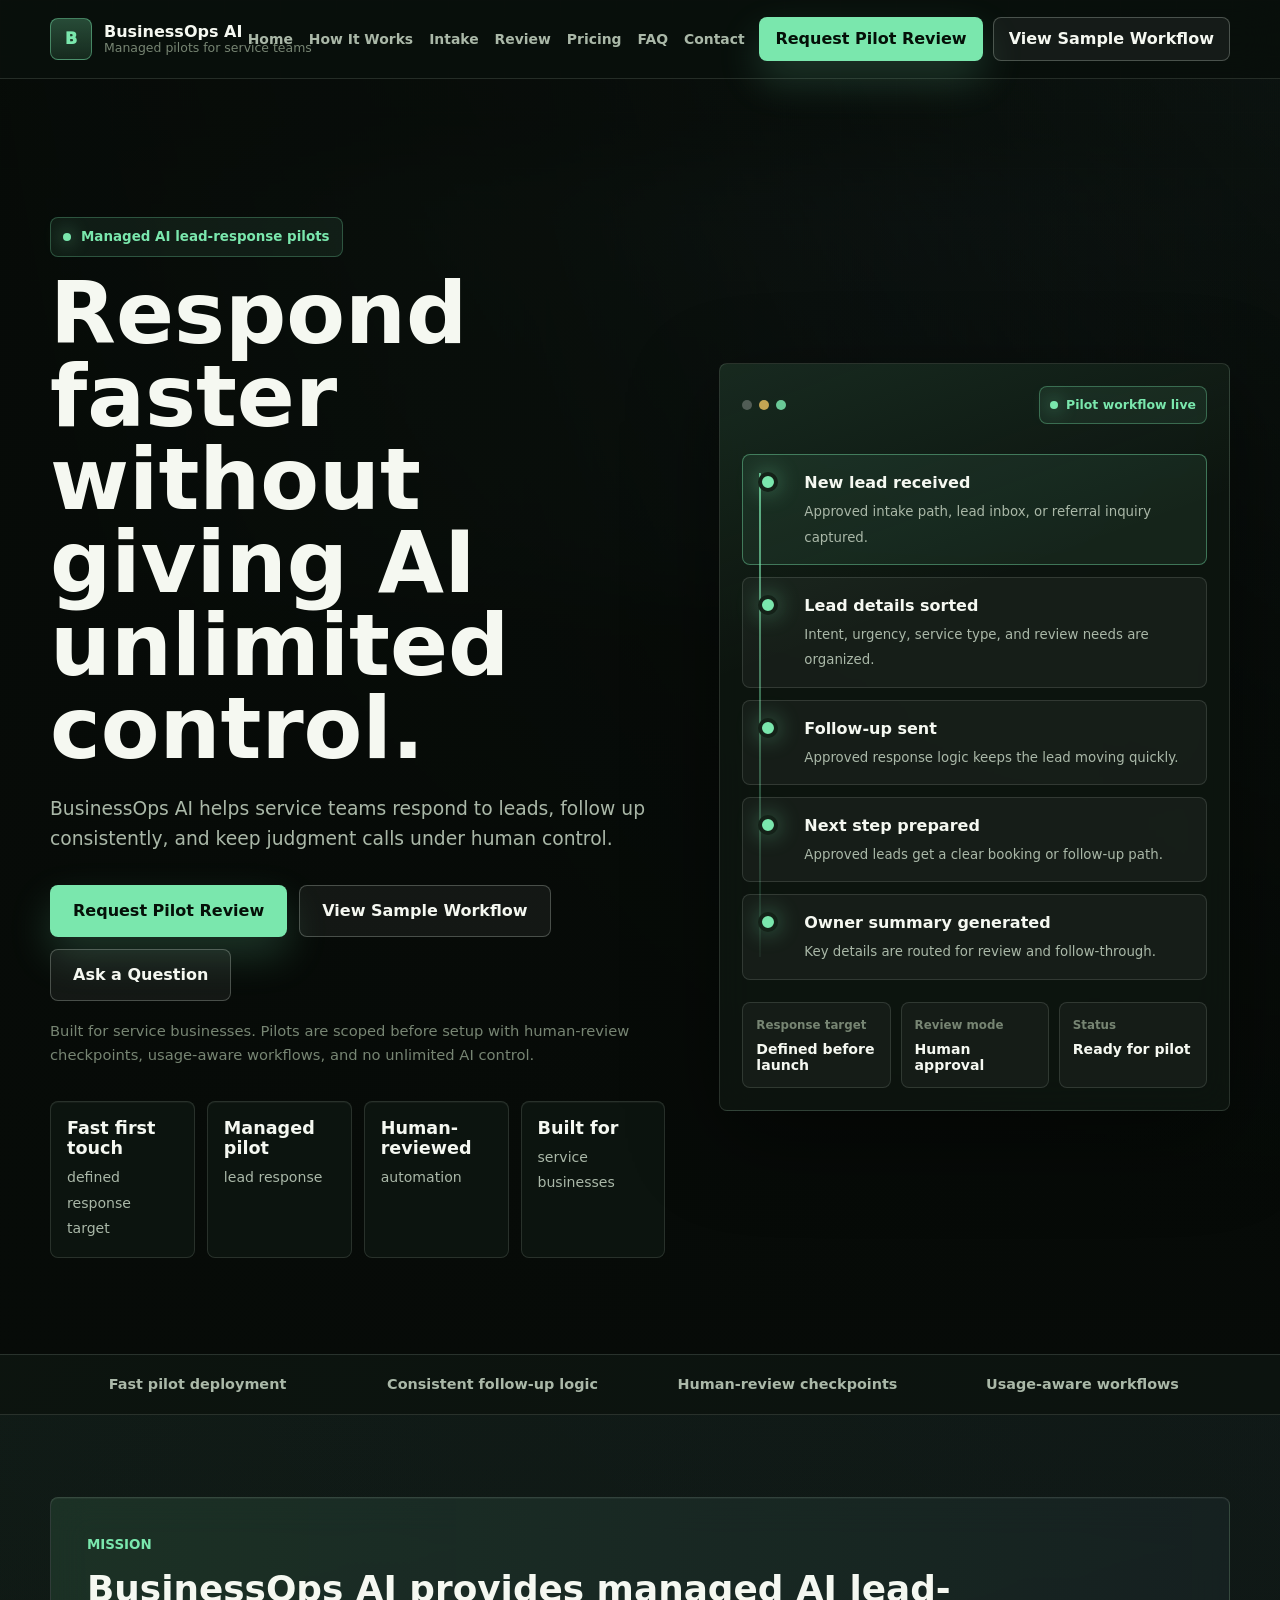
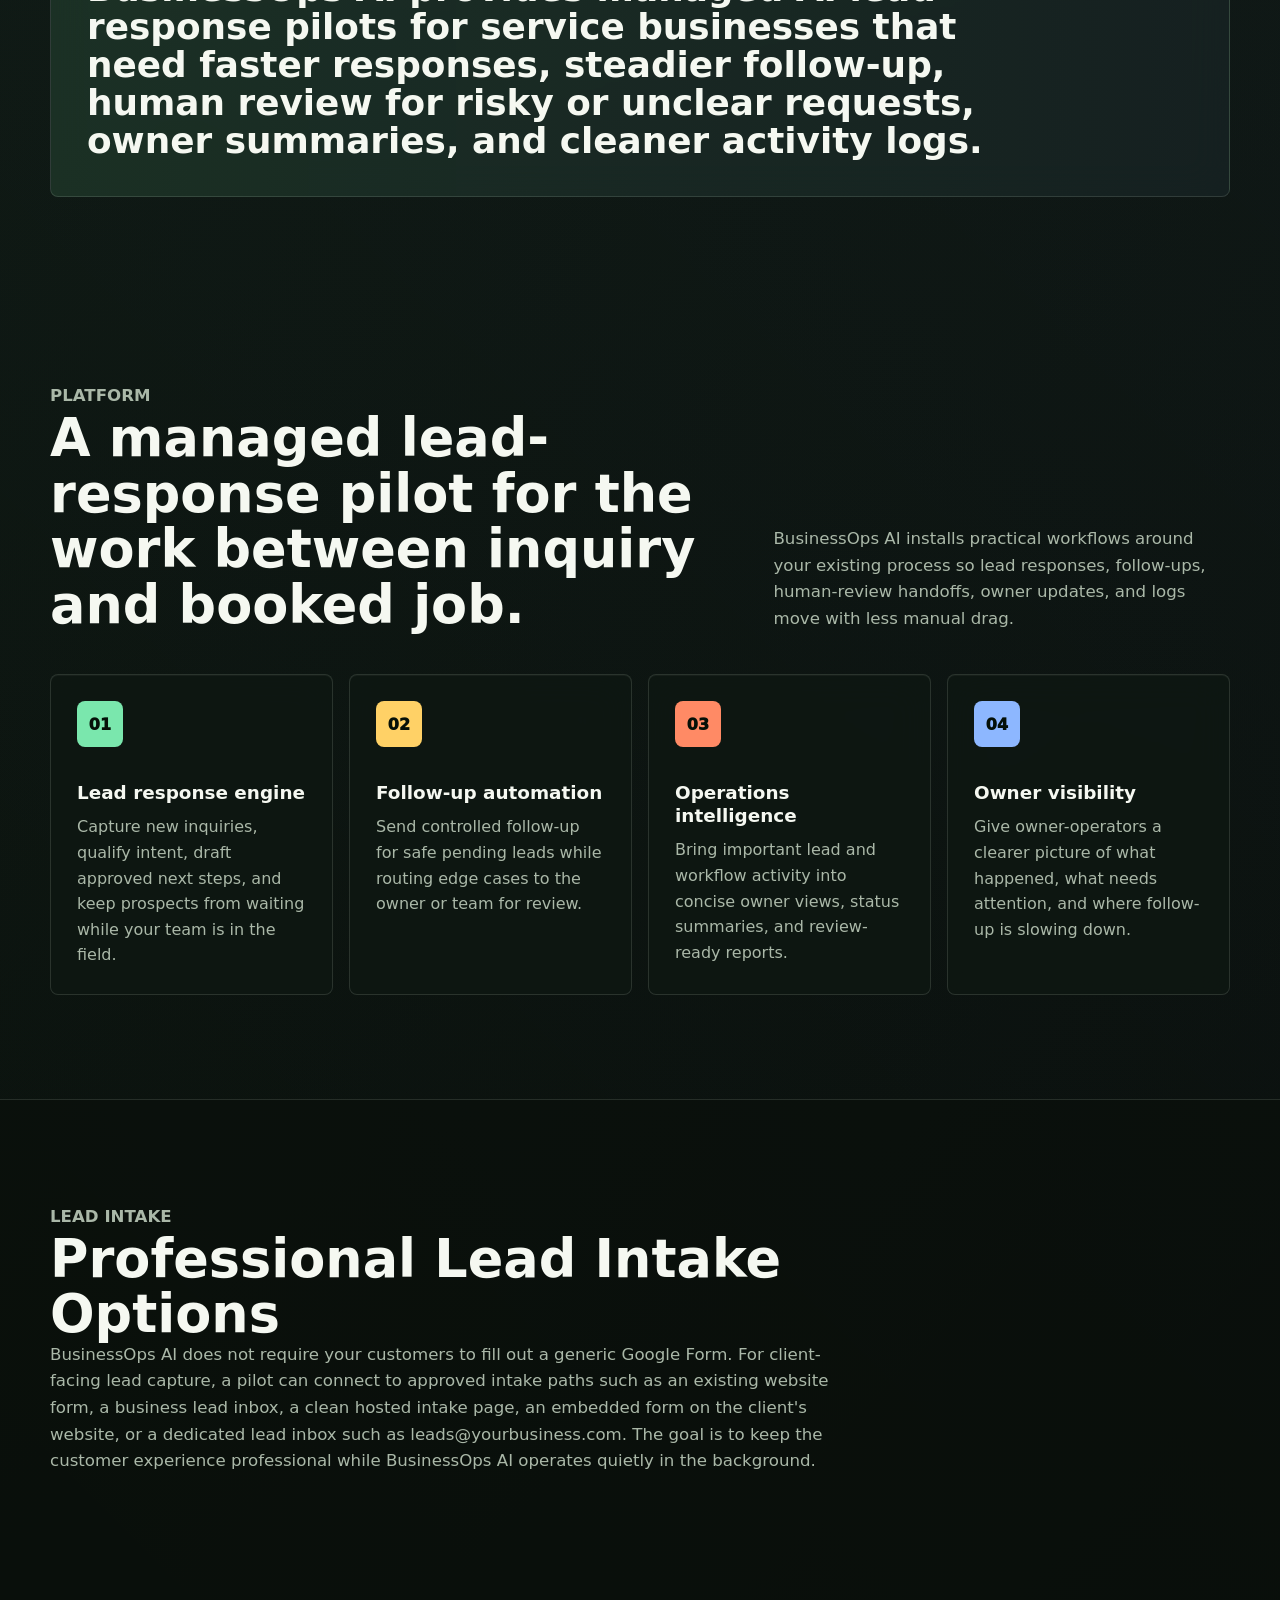
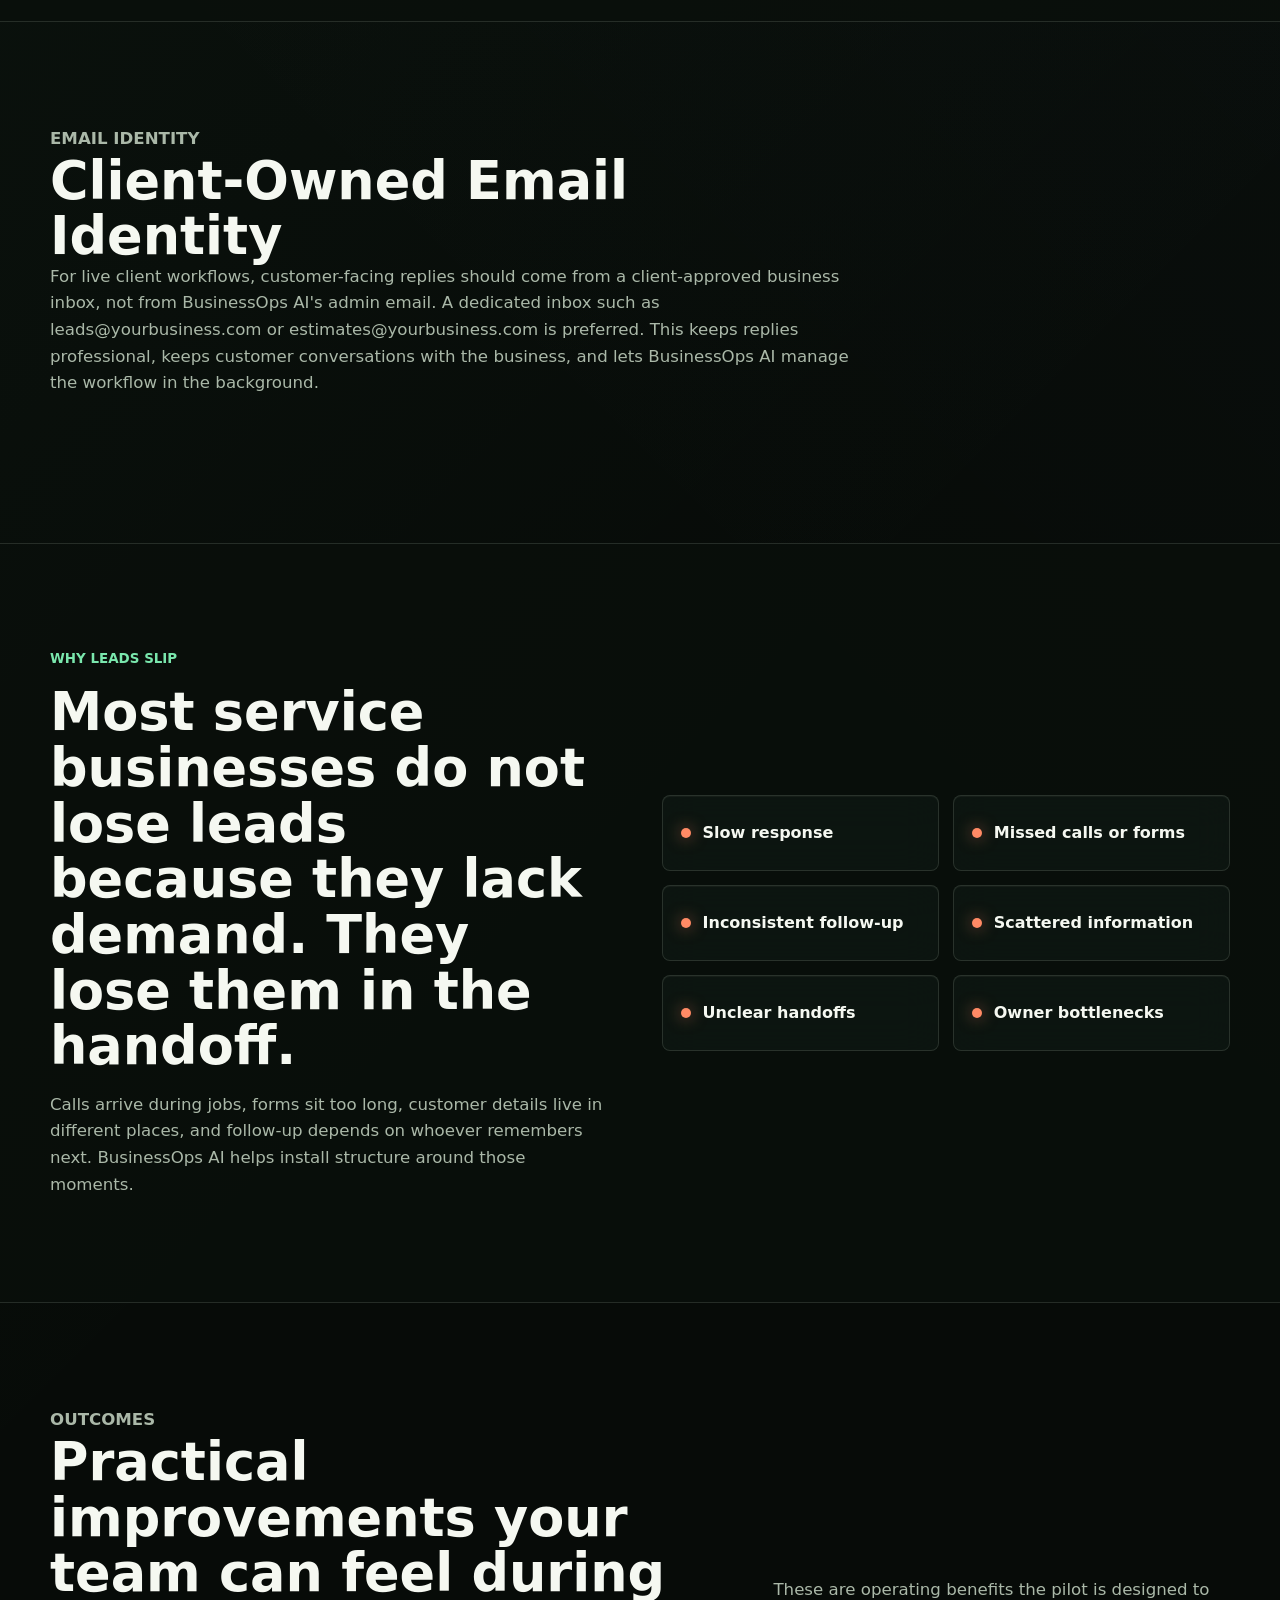
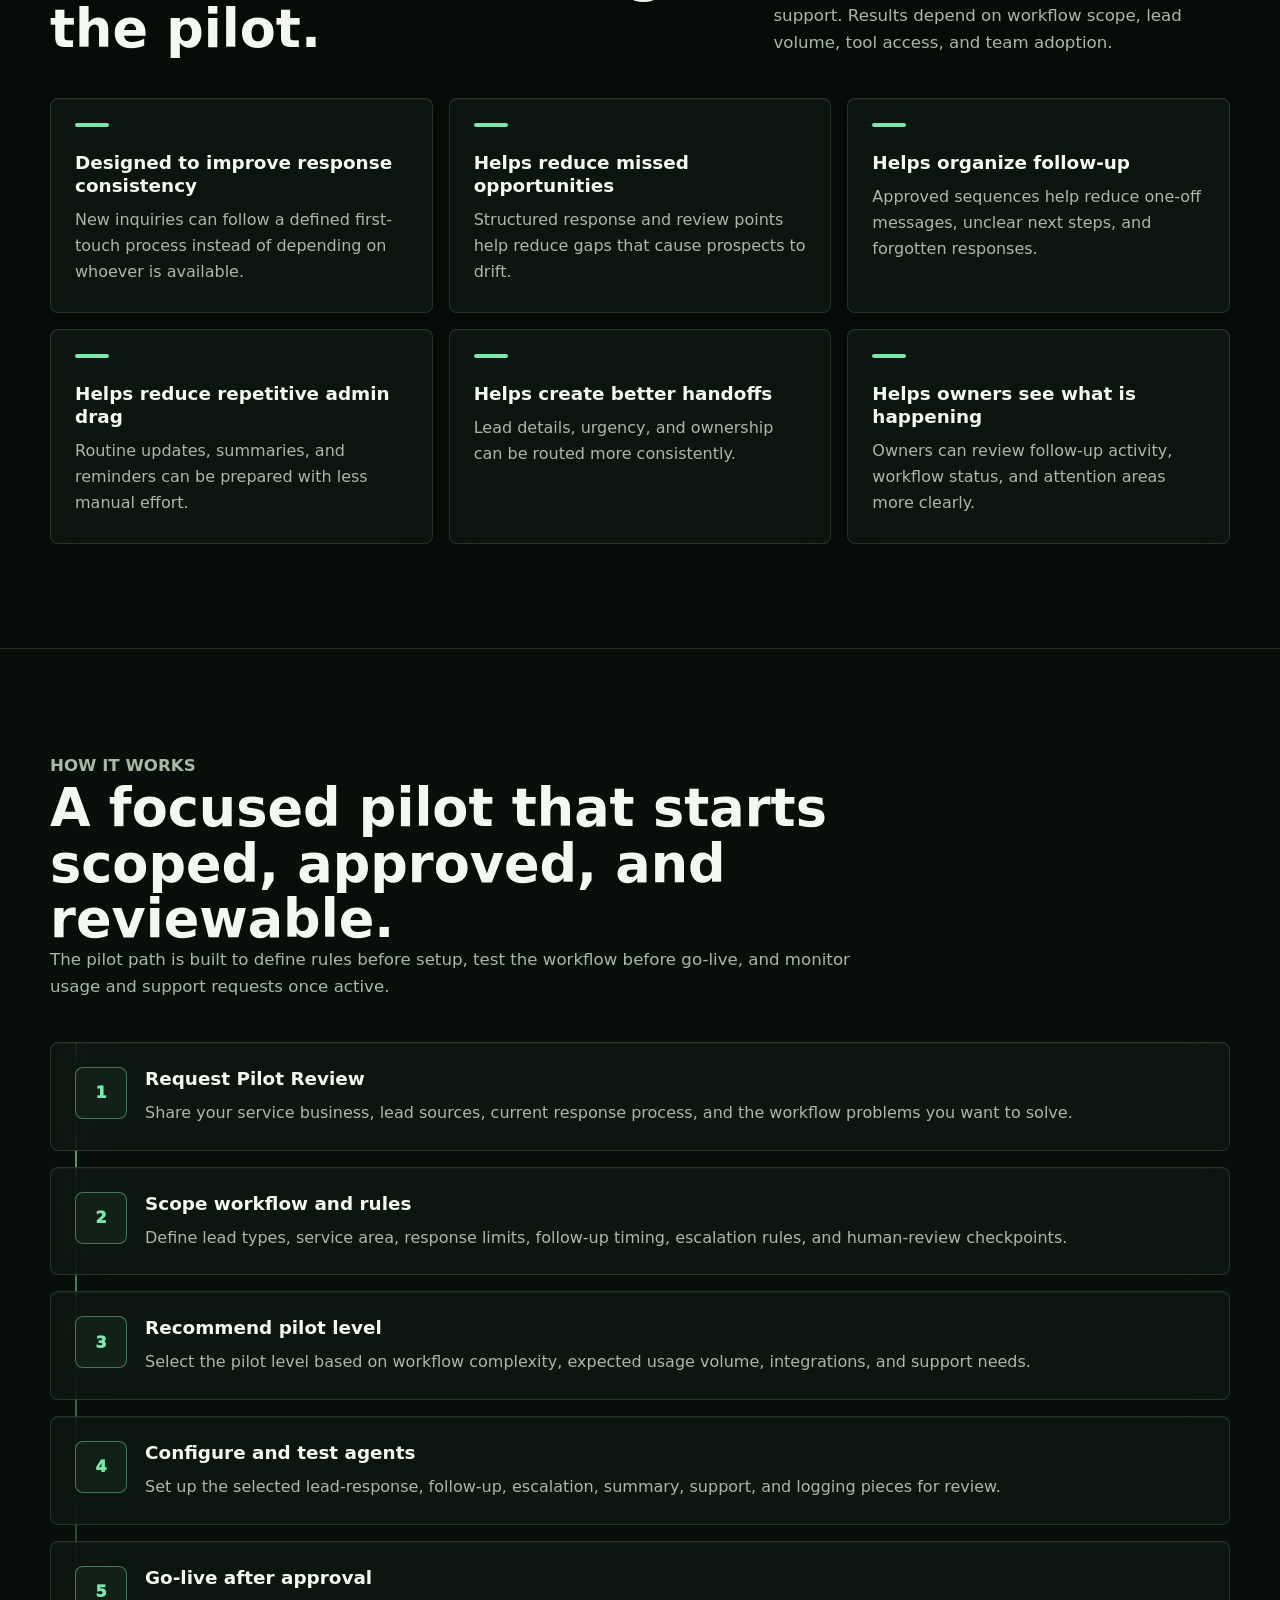
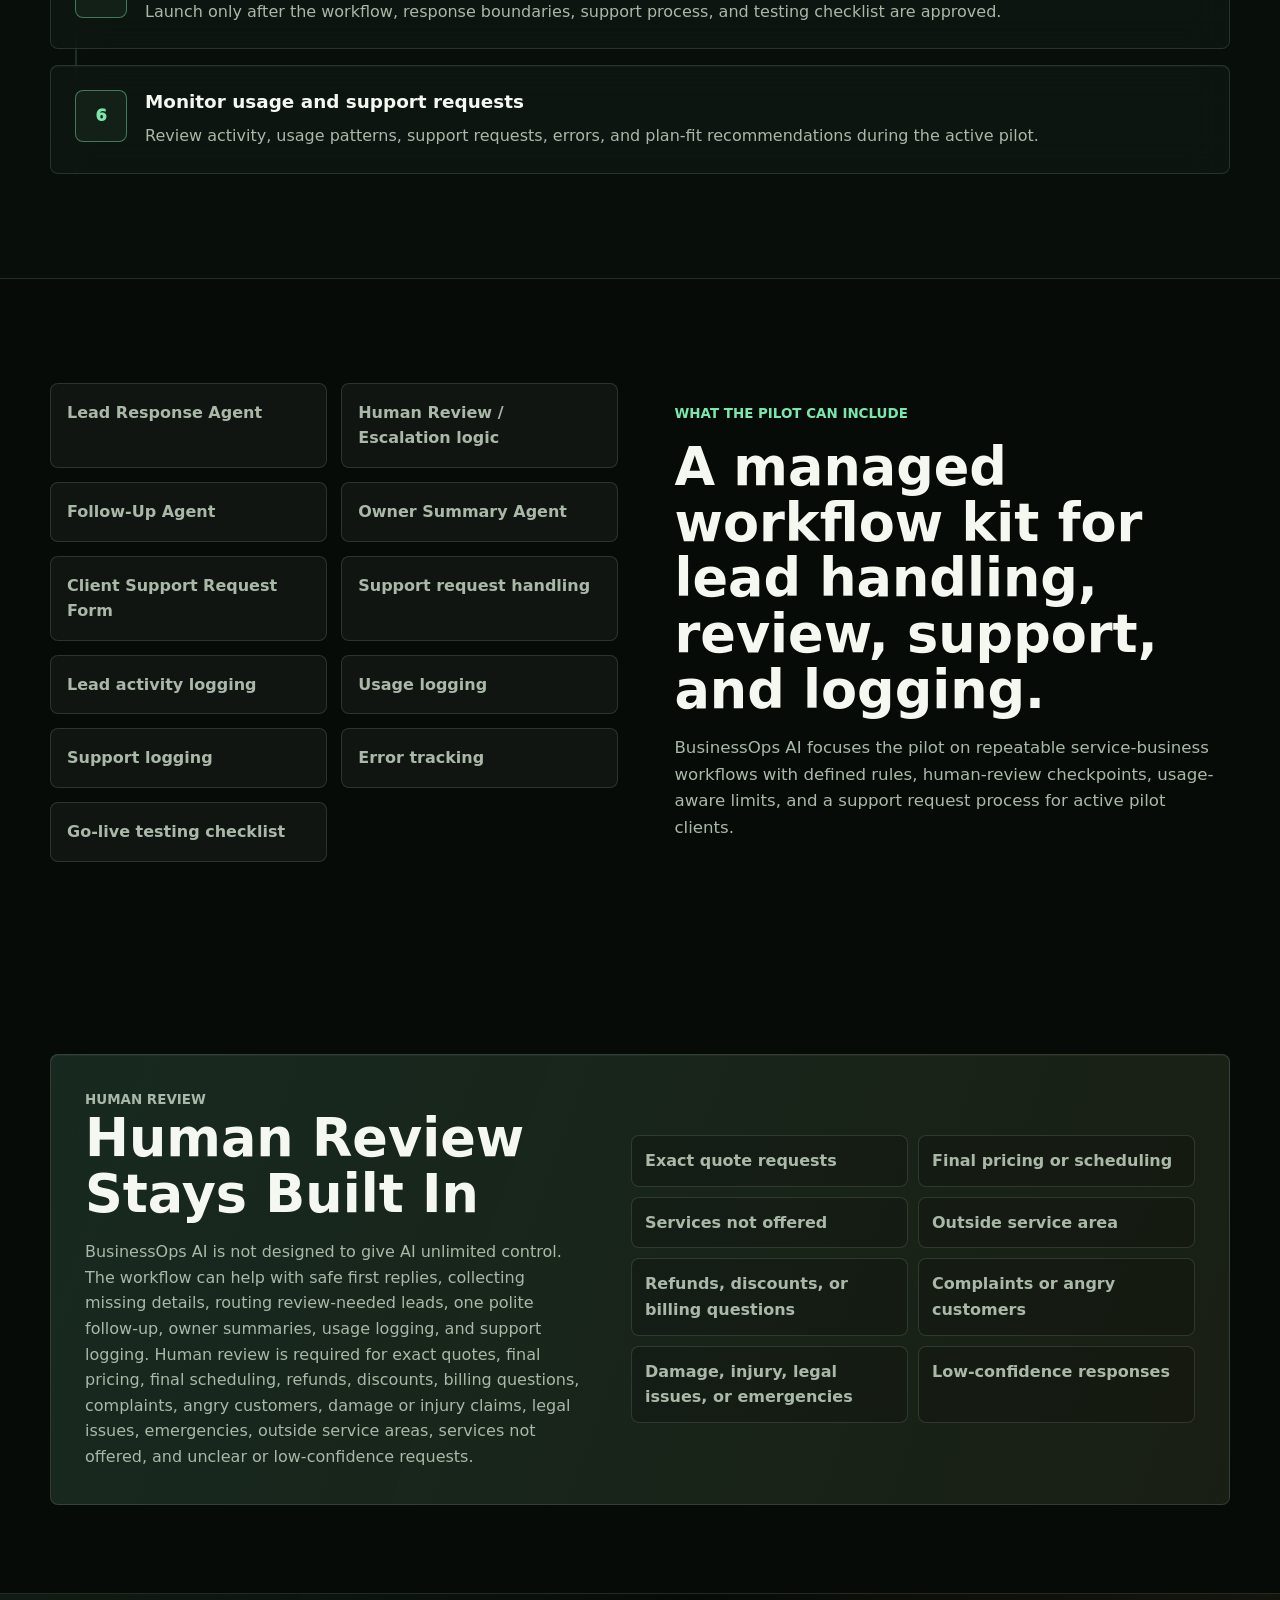
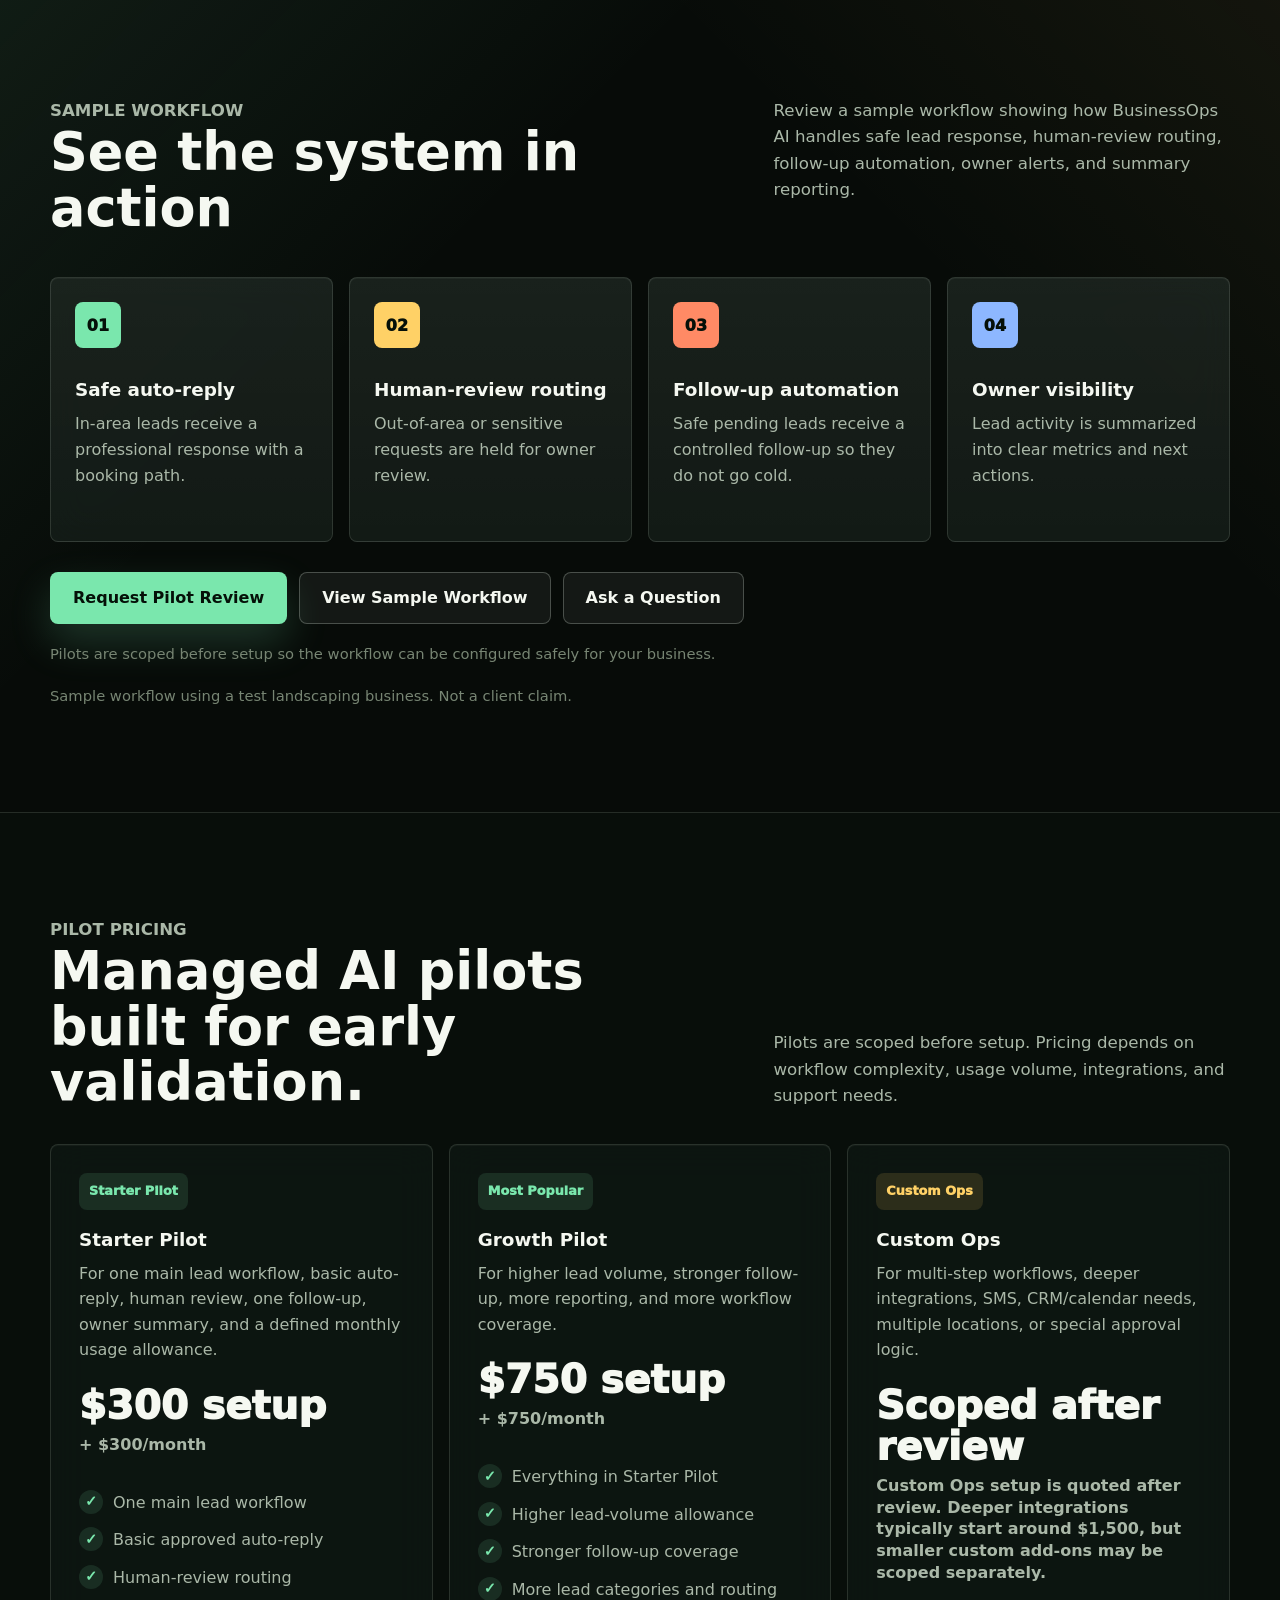
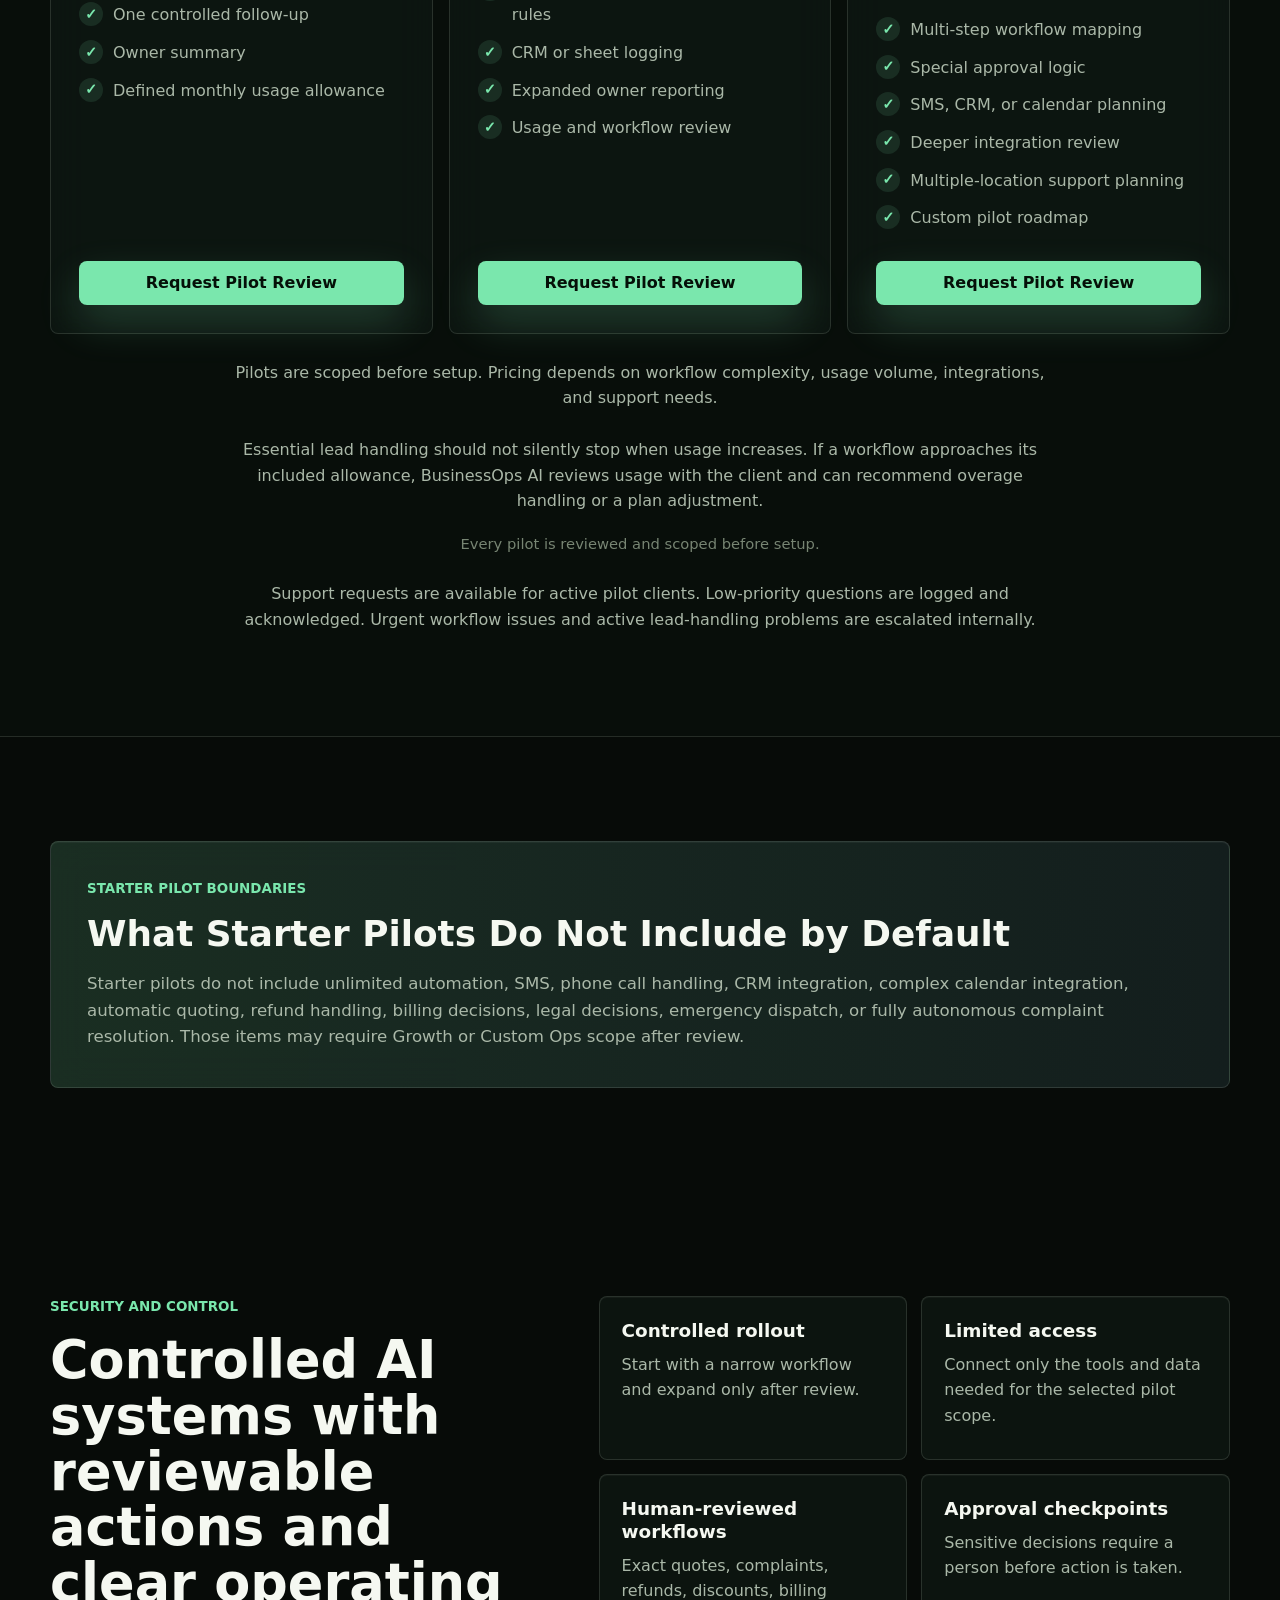
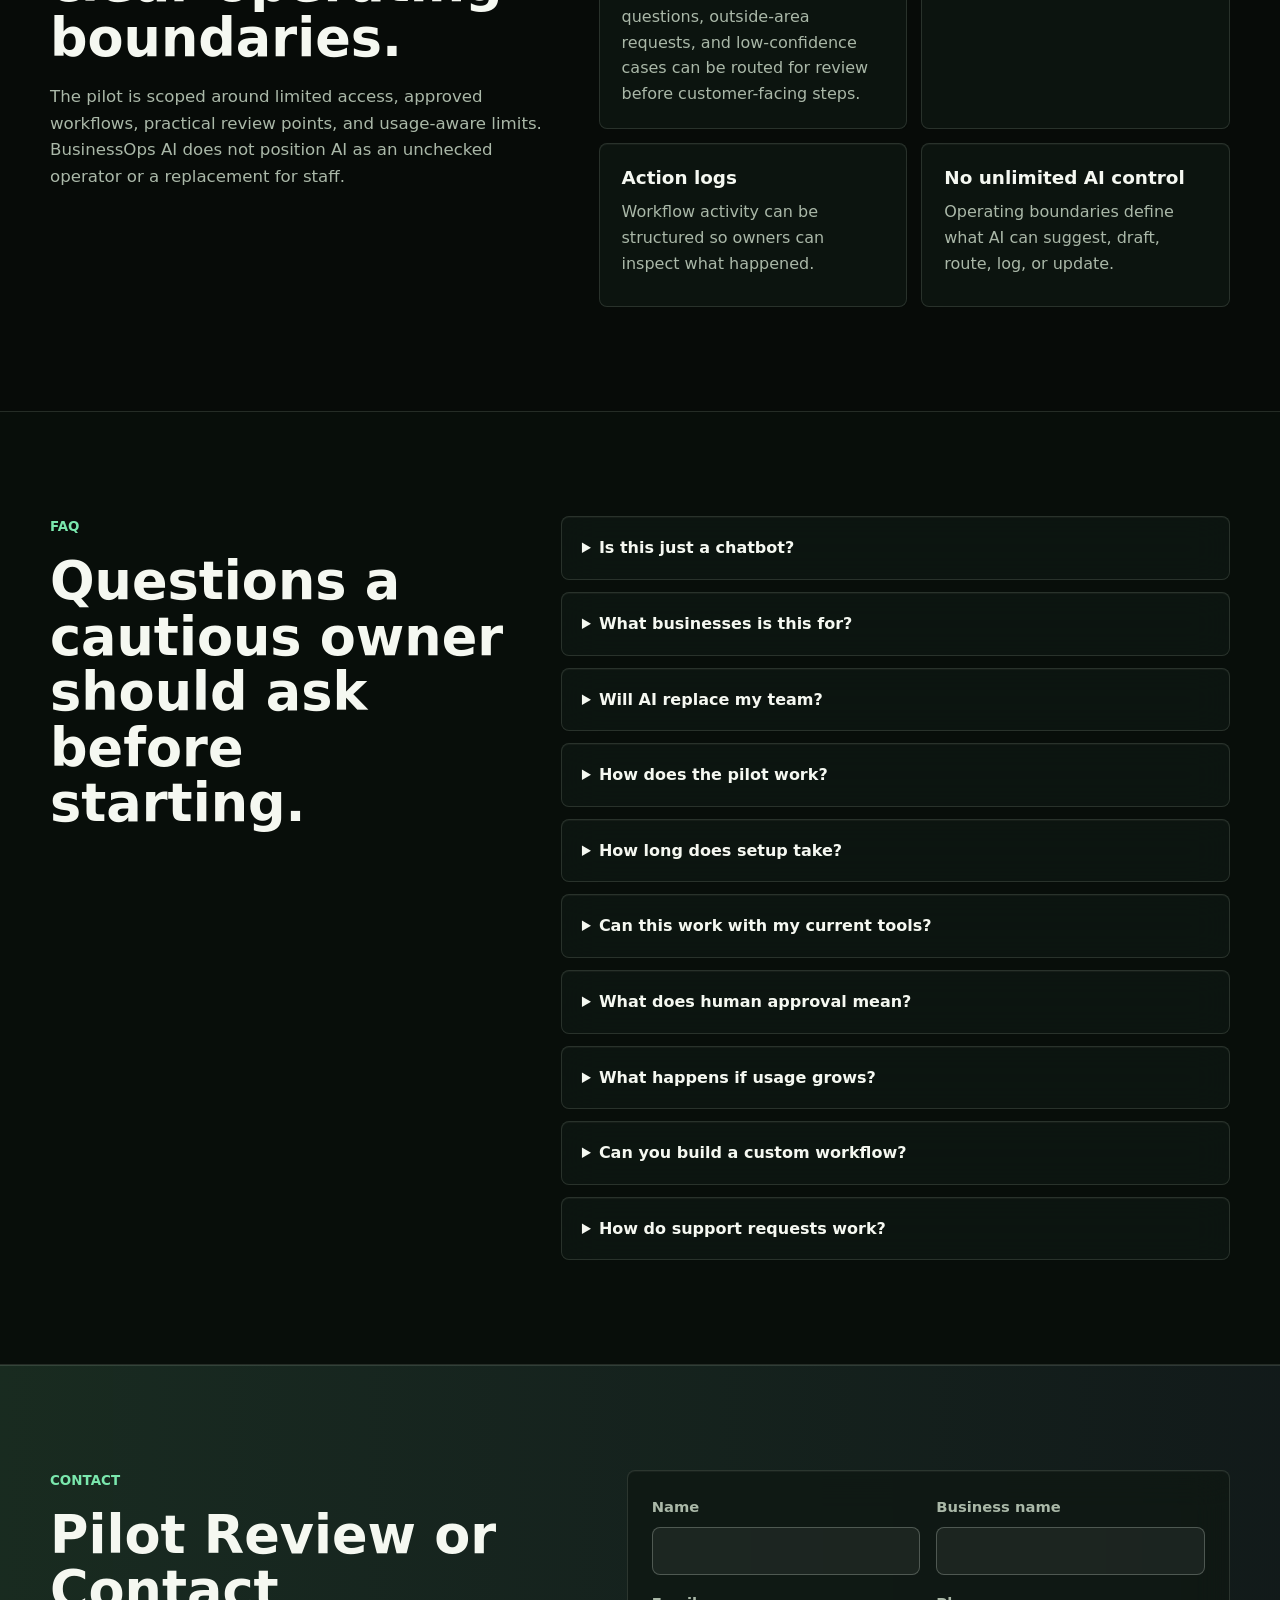
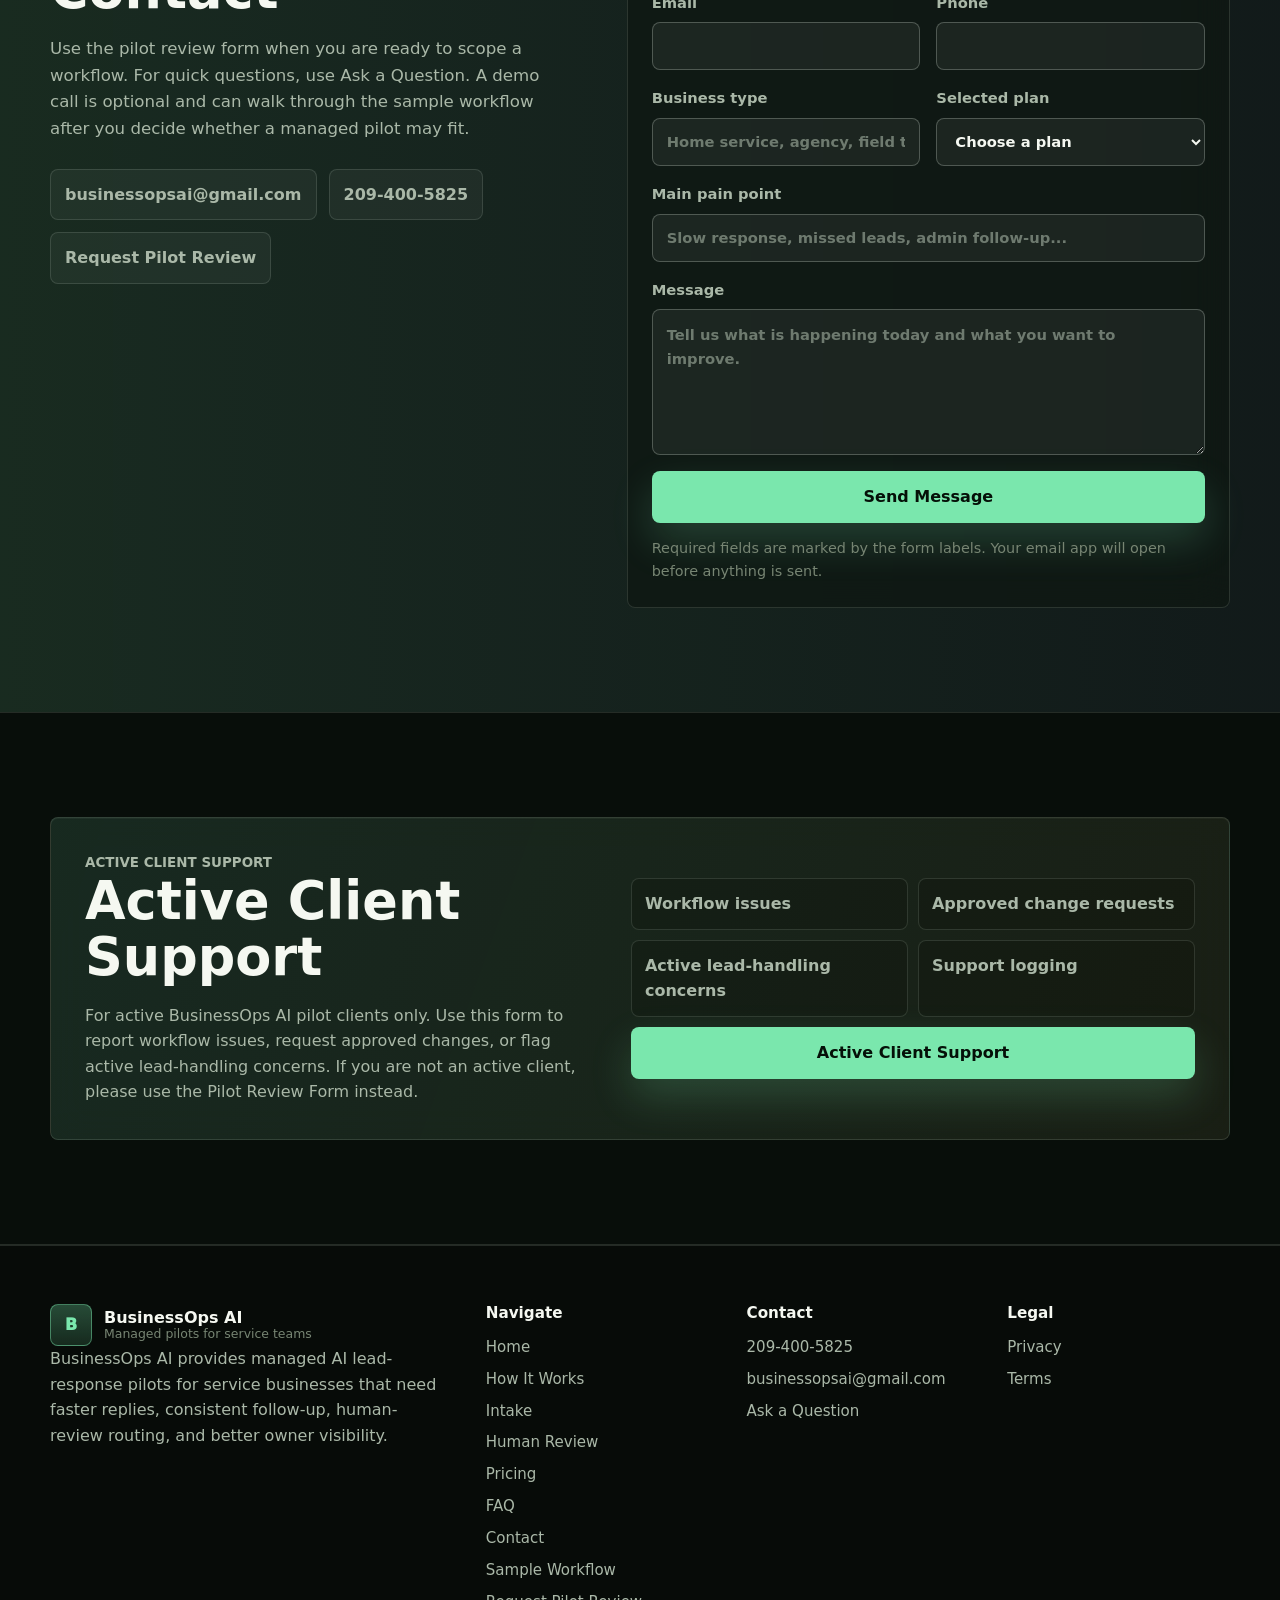
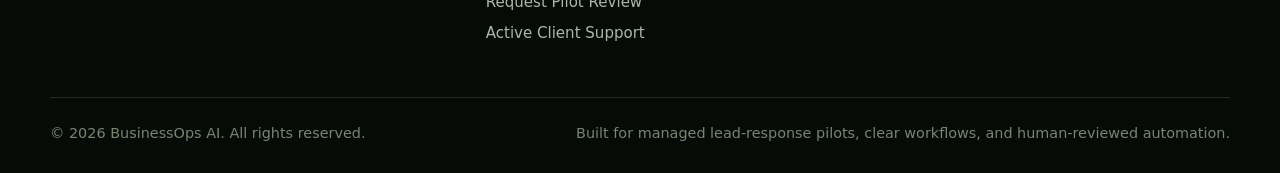
==== commit aa786b58: "Polish website header navigation and support page" ====
--- a/index.html
+++ b/index.html
@@ -13,7 +13,7 @@
 
   <header class="site-header" data-header>
     <div class="container nav-shell">
-      <a class="brand" href="#top" aria-label="BusinessOps AI home">
+      <a class="brand" href="#home" aria-label="BusinessOps AI home">
         <span class="brand-mark" aria-hidden="true">B</span>
         <span class="brand-copy">
           <strong>BusinessOps AI</strong>
@@ -29,26 +29,28 @@
       </button>
 
       <nav class="site-nav" id="site-nav" aria-label="Primary navigation" data-site-nav>
-        <a href="#platform">Platform</a>
-        <a href="#outcomes">Outcomes</a>
-        <a href="#how-it-works">How it Works</a>
+        <a href="#home">Home</a>
+        <a href="#how-it-works">How It Works</a>
+        <a href="#lead-intake-options">Intake</a>
+        <a href="#human-review">Review</a>
         <a href="#pricing">Pricing</a>
         <a href="#faq">FAQ</a>
         <a href="#contact">Contact</a>
+        <a href="support.html">Support</a>
         <a class="mobile-nav-action" href="tel:2094005825">Call 209-400-5825</a>
         <a class="mobile-nav-action" href="https://docs.google.com/forms/d/e/1FAIpQLSeqKImtUpdh73TtYJK3ei0pAv8Gd3QELmhtklItyLwb80i5EQ/viewform?usp=header" target="_blank" rel="noopener">Request Pilot Review</a>
-        <a class="mobile-nav-action" href="assets/businessops-ai-demo-proof-pack.pdf" target="_blank" rel="noopener">View Sample Workflow</a>
+        <a class="mobile-nav-action" href="https://businessopsai.github.io/businessopsai/assets/businessops-ai-demo-proof-pack.pdf" target="_blank" rel="noopener">View Sample Workflow</a>
       </nav>
 
       <div class="nav-actions">
         <a class="btn btn-primary" href="https://docs.google.com/forms/d/e/1FAIpQLSeqKImtUpdh73TtYJK3ei0pAv8Gd3QELmhtklItyLwb80i5EQ/viewform?usp=header" target="_blank" rel="noopener">Request Pilot Review</a>
-        <a class="btn btn-secondary" href="assets/businessops-ai-demo-proof-pack.pdf" target="_blank" rel="noopener">View Sample Workflow</a>
+        <a class="btn btn-secondary" href="https://businessopsai.github.io/businessopsai/assets/businessops-ai-demo-proof-pack.pdf" target="_blank" rel="noopener">View Sample Workflow</a>
       </div>
     </div>
   </header>
 
   <main id="main">
-    <section class="hero" id="top" aria-labelledby="hero-title">
+    <section class="hero" id="home" aria-labelledby="hero-title">
       <div class="hero-glow" aria-hidden="true"></div>
 
       <div class="container hero-grid">
@@ -59,7 +61,7 @@
 
           <div class="hero-actions">
             <a class="btn btn-primary btn-large" href="https://docs.google.com/forms/d/e/1FAIpQLSeqKImtUpdh73TtYJK3ei0pAv8Gd3QELmhtklItyLwb80i5EQ/viewform?usp=header" target="_blank" rel="noopener">Request Pilot Review</a>
-            <a class="btn btn-secondary btn-large" href="assets/businessops-ai-demo-proof-pack.pdf" target="_blank" rel="noopener">View Sample Workflow</a>
+            <a class="btn btn-secondary btn-large" href="https://businessopsai.github.io/businessopsai/assets/businessops-ai-demo-proof-pack.pdf" target="_blank" rel="noopener">View Sample Workflow</a>
             <button class="btn btn-ghost btn-large" type="button" data-open-question>Ask a Question</button>
           </div>
           <p class="cta-note reveal">Built for service businesses. Pilots are scoped before setup with human-review checkpoints, usage-aware workflows, and no unlimited AI control.</p>
@@ -97,7 +99,7 @@
                 <span class="step-dot"></span>
                 <div>
                   <p>New lead received</p>
-                  <small>Website form, missed call, or referral inquiry captured.</small>
+                  <small>Approved intake path, lead inbox, or referral inquiry captured.</small>
                 </div>
               </article>
               <article class="workflow-step">
@@ -200,6 +202,26 @@
       </div>
     </section>
 
+    <section class="section section-contrast" id="lead-intake-options" aria-labelledby="lead-intake-title">
+      <div class="container">
+        <div class="section-heading narrow reveal">
+          <p class="section-kicker">Lead intake</p>
+          <h2 id="lead-intake-title">Professional Lead Intake Options</h2>
+          <p>BusinessOps AI does not require your customers to fill out a generic Google Form. For client-facing lead capture, a pilot can connect to approved intake paths such as an existing website form, a business lead inbox, a clean hosted intake page, an embedded form on the client's website, or a dedicated lead inbox such as leads@yourbusiness.com. The goal is to keep the customer experience professional while BusinessOps AI operates quietly in the background.</p>
+        </div>
+      </div>
+    </section>
+
+    <section class="section" id="client-owned-email" aria-labelledby="client-email-title">
+      <div class="container">
+        <div class="section-heading narrow reveal">
+          <p class="section-kicker">Email identity</p>
+          <h2 id="client-email-title">Client-Owned Email Identity</h2>
+          <p>For live client workflows, customer-facing replies should come from a client-approved business inbox, not from BusinessOps AI's admin email. A dedicated inbox such as leads@yourbusiness.com or estimates@yourbusiness.com is preferred. This keeps replies professional, keeps customer conversations with the business, and lets BusinessOps AI manage the workflow in the background.</p>
+        </div>
+      </div>
+    </section>
+
     <section class="section section-contrast" id="lead-loss" aria-labelledby="lead-loss-title">
       <div class="container split-layout">
         <div class="reveal">
@@ -327,30 +349,31 @@
           <span class="reveal">Follow-Up Agent</span>
           <span class="reveal">Owner Summary Agent</span>
           <span class="reveal">Client Support Request Form</span>
-          <span class="reveal">Support Agent v1</span>
-          <span class="reveal">Lead_Log</span>
-          <span class="reveal">Usage_Log</span>
-          <span class="reveal">Support_Log</span>
-          <span class="reveal">Error_Log</span>
+          <span class="reveal">Support request handling</span>
+          <span class="reveal">Lead activity logging</span>
+          <span class="reveal">Usage logging</span>
+          <span class="reveal">Support logging</span>
+          <span class="reveal">Error tracking</span>
           <span class="reveal">Go-live testing checklist</span>
         </div>
       </div>
     </section>
 
-    <section class="section approval-section" id="approval" aria-labelledby="approval-title">
+    <section class="section approval-section" id="human-review" aria-labelledby="approval-title">
       <div class="container approval-card reveal">
         <div>
           <p class="section-kicker">Human review</p>
-          <h2 id="approval-title">Risky, unclear, or sensitive requests stay inside clear review boundaries.</h2>
-          <p>The pilot can draft, sort, summarize, and route routine lead activity. It should route exact quote requests, services not offered, outside service area, refunds, discounts, billing questions, complaints, angry customers, damage, injury, legal issues, and low-confidence responses to human review.</p>
+          <h2 id="approval-title">Human Review Stays Built In</h2>
+          <p>BusinessOps AI is not designed to give AI unlimited control. The workflow can help with safe first replies, collecting missing details, routing review-needed leads, one polite follow-up, owner summaries, usage logging, and support logging. Human review is required for exact quotes, final pricing, final scheduling, refunds, discounts, billing questions, complaints, angry customers, damage or injury claims, legal issues, emergencies, outside service areas, services not offered, and unclear or low-confidence requests.</p>
         </div>
         <div class="approval-list">
           <span>Exact quote requests</span>
+          <span>Final pricing or scheduling</span>
           <span>Services not offered</span>
           <span>Outside service area</span>
           <span>Refunds, discounts, or billing questions</span>
           <span>Complaints or angry customers</span>
-          <span>Damage, injury, or legal issues</span>
+          <span>Damage, injury, legal issues, or emergencies</span>
           <span>Low-confidence responses</span>
         </div>
       </div>
@@ -391,7 +414,7 @@
 
         <div class="sample-workflow-actions reveal">
           <a class="btn btn-primary btn-large" href="https://docs.google.com/forms/d/e/1FAIpQLSeqKImtUpdh73TtYJK3ei0pAv8Gd3QELmhtklItyLwb80i5EQ/viewform?usp=header" target="_blank" rel="noopener">Request Pilot Review</a>
-          <a class="btn btn-secondary btn-large" href="assets/businessops-ai-demo-proof-pack.pdf" target="_blank" rel="noopener">View Sample Workflow</a>
+          <a class="btn btn-secondary btn-large" href="https://businessopsai.github.io/businessopsai/assets/businessops-ai-demo-proof-pack.pdf" target="_blank" rel="noopener">View Sample Workflow</a>
           <button class="btn btn-ghost btn-large" type="button" data-open-question>Ask a Question</button>
         </div>
 
@@ -465,6 +488,14 @@
         <p class="pricing-note reveal">Essential lead handling should not silently stop when usage increases. If a workflow approaches its included allowance, BusinessOps AI reviews usage with the client and can recommend overage handling or a plan adjustment.</p>
         <p class="cta-note pricing-cta-note reveal">Every pilot is reviewed and scoped before setup.</p>
         <p class="pricing-note reveal">Support requests are available for active pilot clients. Low-priority questions are logged and acknowledged. Urgent workflow issues and active lead-handling problems are escalated internally.</p>
+      </div>
+    </section>
+
+    <section class="section" id="starter-pilot-limits" aria-labelledby="starter-limits-title">
+      <div class="container mission-card reveal">
+        <p class="section-kicker">Starter pilot boundaries</p>
+        <h2 id="starter-limits-title">What Starter Pilots Do Not Include by Default</h2>
+        <p class="section-copy">Starter pilots do not include unlimited automation, SMS, phone call handling, CRM integration, complex calendar integration, automatic quoting, refund handling, billing decisions, legal decisions, emergency dispatch, or fully autonomous complaint resolution. Those items may require Growth or Custom Ops scope after review.</p>
       </div>
     </section>
 
@@ -604,6 +635,23 @@
         </form>
       </div>
     </section>
+
+    <section class="section section-contrast" id="active-client-support" aria-labelledby="active-support-title">
+      <div class="container approval-card reveal">
+        <div>
+          <p class="section-kicker">Active client support</p>
+          <h2 id="active-support-title">Active Client Support</h2>
+          <p>For active BusinessOps AI pilot clients only. Use this form to report workflow issues, request approved changes, or flag active lead-handling concerns. If you are not an active client, please use the Pilot Review Form instead.</p>
+        </div>
+        <div class="approval-list">
+          <span>Workflow issues</span>
+          <span>Approved change requests</span>
+          <span>Active lead-handling concerns</span>
+          <span>Support logging</span>
+          <a class="btn btn-primary btn-large approval-action" href="https://docs.google.com/forms/d/e/1FAIpQLSfnAFsgQQxiXPShAd55qfoyElsPSGkfo3_tfGsqlhr0TLUROQ/viewform?usp=header" target="_blank" rel="noopener">Active Client Support</a>
+        </div>
+      </div>
+    </section>
   </main>
 
   <div class="question-modal" id="question-modal" aria-hidden="true" inert>
@@ -642,7 +690,7 @@
   <footer class="site-footer">
     <div class="container footer-grid">
       <div>
-        <a class="brand" href="#top" aria-label="BusinessOps AI home">
+        <a class="brand" href="#home" aria-label="BusinessOps AI home">
           <span class="brand-mark" aria-hidden="true">B</span>
           <span class="brand-copy">
             <strong>BusinessOps AI</strong>
@@ -653,11 +701,16 @@
       </div>
       <nav aria-label="Footer navigation">
         <h3>Navigate</h3>
-        <a href="#platform">Platform</a>
-        <a href="#outcomes">Outcomes</a>
-        <a href="#how-it-works">How it Works</a>
+        <a href="#home">Home</a>
+        <a href="#how-it-works">How It Works</a>
+        <a href="#lead-intake-options">Intake</a>
+        <a href="#human-review">Human Review</a>
         <a href="#pricing">Pricing</a>
         <a href="#faq">FAQ</a>
+        <a href="#contact">Contact</a>
+        <a href="https://businessopsai.github.io/businessopsai/assets/businessops-ai-demo-proof-pack.pdf" target="_blank" rel="noopener">Sample Workflow</a>
+        <a href="https://docs.google.com/forms/d/e/1FAIpQLSeqKImtUpdh73TtYJK3ei0pAv8Gd3QELmhtklItyLwb80i5EQ/viewform?usp=header" target="_blank" rel="noopener">Request Pilot Review</a>
+        <a href="support.html">Active Client Support</a>
       </nav>
       <nav aria-label="Footer contact links">
         <h3>Contact</h3>
@@ -667,8 +720,8 @@
       </nav>
       <nav aria-label="Footer legal links">
         <h3>Legal</h3>
-        <a href="privacy.html">Privacy Policy</a>
-        <a href="terms.html">Terms of Use</a>
+        <a href="privacy.html">Privacy</a>
+        <a href="terms.html">Terms</a>
       </nav>
     </div>
     <div class="container footer-bottom">
--- a/styles.css
+++ b/styles.css
@@ -134,9 +134,9 @@
 
 .nav-shell {
   display: grid;
-  grid-template-columns: auto 1fr auto;
+  grid-template-columns: auto minmax(0, 1fr) auto;
   align-items: center;
-  gap: 28px;
+  gap: 24px;
   min-height: 78px;
 }
 
@@ -145,6 +145,7 @@
   align-items: center;
   gap: 12px;
   min-width: 0;
+  white-space: nowrap;
 }
 
 .brand-mark {
@@ -181,10 +182,15 @@
   display: flex;
   justify-content: center;
   align-items: center;
-  gap: 23px;
+  gap: 16px;
+  min-width: 0;
   color: var(--muted);
-  font-size: 0.93rem;
+  font-size: 0.87rem;
   font-weight: 700;
+}
+
+.site-nav a {
+  white-space: nowrap;
 }
 
 .site-nav a,
@@ -216,6 +222,17 @@
   display: flex;
   align-items: center;
   gap: 12px;
+}
+
+.nav-actions {
+  flex: 0 0 auto;
+  gap: 10px;
+}
+
+.nav-actions .btn {
+  padding-right: 15px;
+  padding-left: 15px;
+  white-space: nowrap;
 }
 
 .nav-toggle {
@@ -270,15 +287,21 @@
   outline-offset: 3px;
 }
 
-.btn-primary {
+.btn.btn-primary {
   background: var(--brand);
   color: var(--ink);
   box-shadow: 0 18px 42px rgba(122, 231, 173, 0.2);
 }
 
-.btn-primary:hover {
+.btn.btn-primary:hover,
+.btn.btn-primary:focus-visible {
   background: #9bf0c2;
+  color: var(--ink);
   box-shadow: 0 20px 54px rgba(122, 231, 173, 0.26);
+}
+
+.btn.btn-primary:focus-visible {
+  outline-color: rgba(245, 248, 241, 0.88);
 }
 
 .btn-secondary,
@@ -699,6 +722,10 @@
   font-size: 2.24rem;
 }
 
+.mission-card .section-copy {
+  margin-top: 18px;
+}
+
 .feature-grid {
   display: grid;
   grid-template-columns: repeat(4, 1fr);
@@ -898,6 +925,10 @@
   background: rgba(0, 0, 0, 0.16);
   color: var(--muted);
   font-weight: 780;
+}
+
+.approval-action {
+  grid-column: 1 / -1;
 }
 
 .sample-workflow-section {
@@ -1411,6 +1442,21 @@
   color: var(--brand);
 }
 
+.legal-card a.btn-primary,
+.legal-card a.btn-primary:hover,
+.legal-card a.btn-primary:focus-visible {
+  color: var(--ink);
+}
+
+.legal-card a.btn-secondary,
+.legal-card a.btn-secondary:hover,
+.legal-card a.btn-secondary:focus-visible,
+.legal-card a.btn-ghost,
+.legal-card a.btn-ghost:hover,
+.legal-card a.btn-ghost:focus-visible {
+  color: var(--text);
+}
+
 .reveal {
   opacity: 0;
   transform: translateY(18px);
@@ -1455,7 +1501,7 @@
   }
 }
 
-@media (max-width: 1120px) {
+@media (max-width: 1240px) {
   .nav-shell {
     grid-template-columns: auto auto;
   }
@@ -1505,6 +1551,58 @@
   .nav-actions {
     display: none;
   }
+}
+
+@media (max-width: 1120px) {
+  .nav-shell {
+    grid-template-columns: auto auto;
+  }
+
+  .nav-toggle {
+    display: block;
+    justify-self: end;
+  }
+
+  .site-nav {
+    position: absolute;
+    top: 78px;
+    left: 20px;
+    right: 20px;
+    display: none;
+    flex-direction: column;
+    align-items: stretch;
+    gap: 0;
+    padding: 10px;
+    border: 1px solid var(--line);
+    border-radius: var(--radius);
+    background: rgba(12, 18, 14, 0.98);
+    box-shadow: var(--shadow);
+  }
+
+  .site-nav.is-open {
+    display: flex;
+  }
+
+  .site-nav a {
+    padding: 14px;
+    border-radius: 6px;
+  }
+
+  .site-nav a:hover {
+    background: rgba(255, 255, 255, 0.04);
+  }
+
+  .mobile-nav-action {
+    display: block;
+    border: 1px solid var(--line);
+    background: rgba(122, 231, 173, 0.07);
+    color: var(--text);
+    font-weight: 900;
+  }
+
+  .nav-actions {
+    display: none;
+  }
 
   .hero-grid,
   .section-heading,
